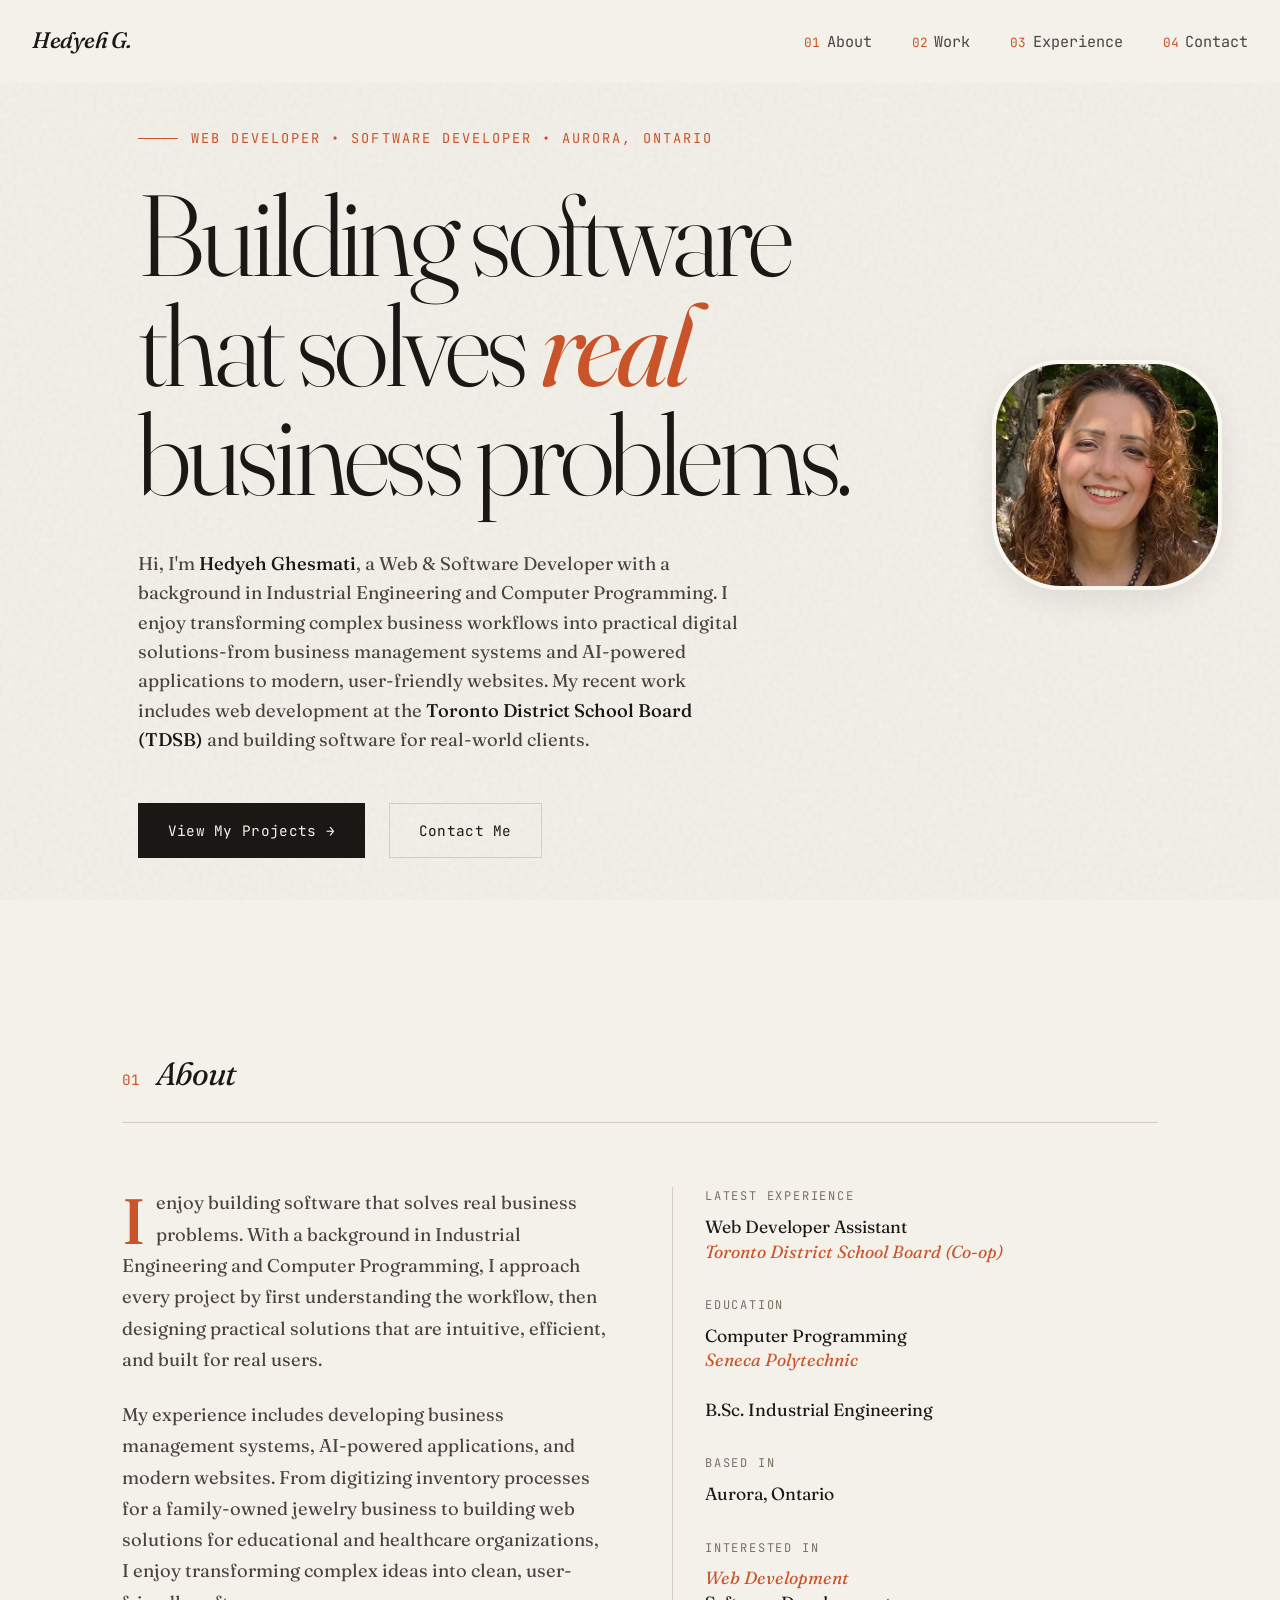
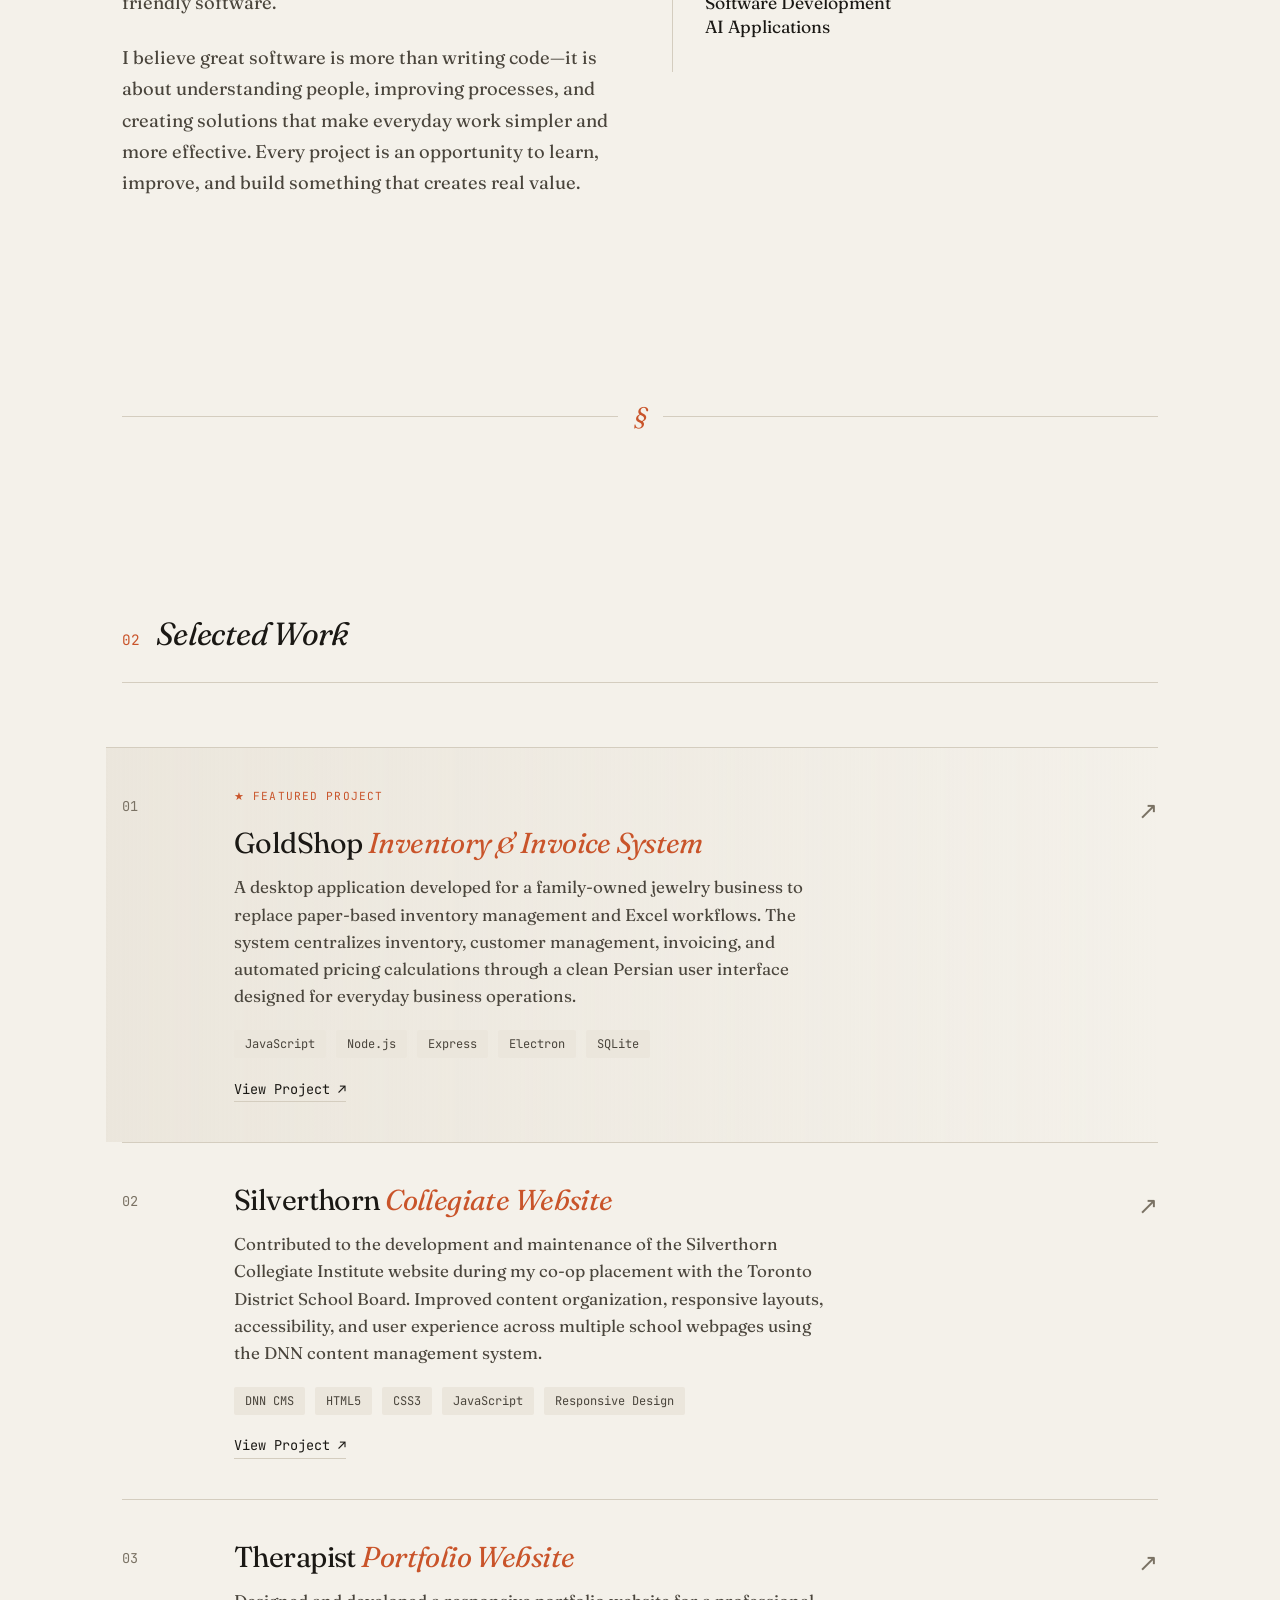
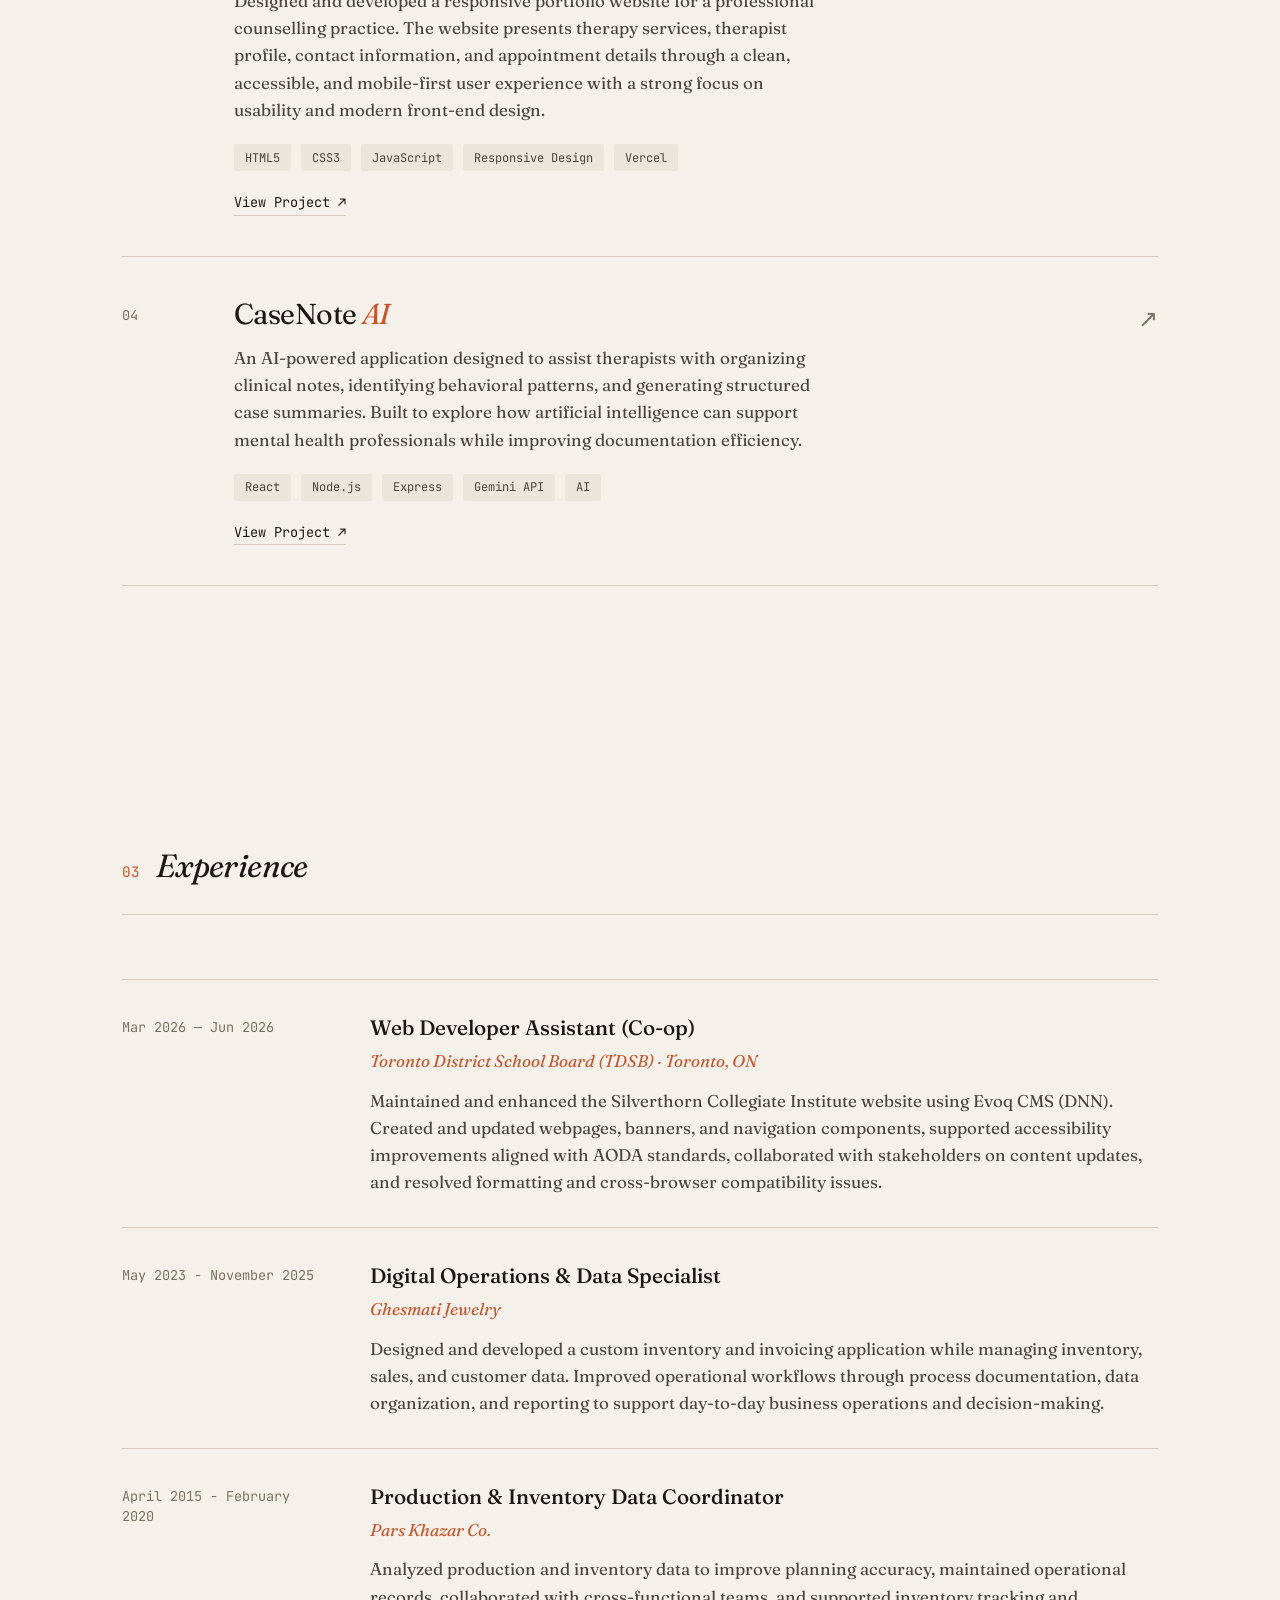
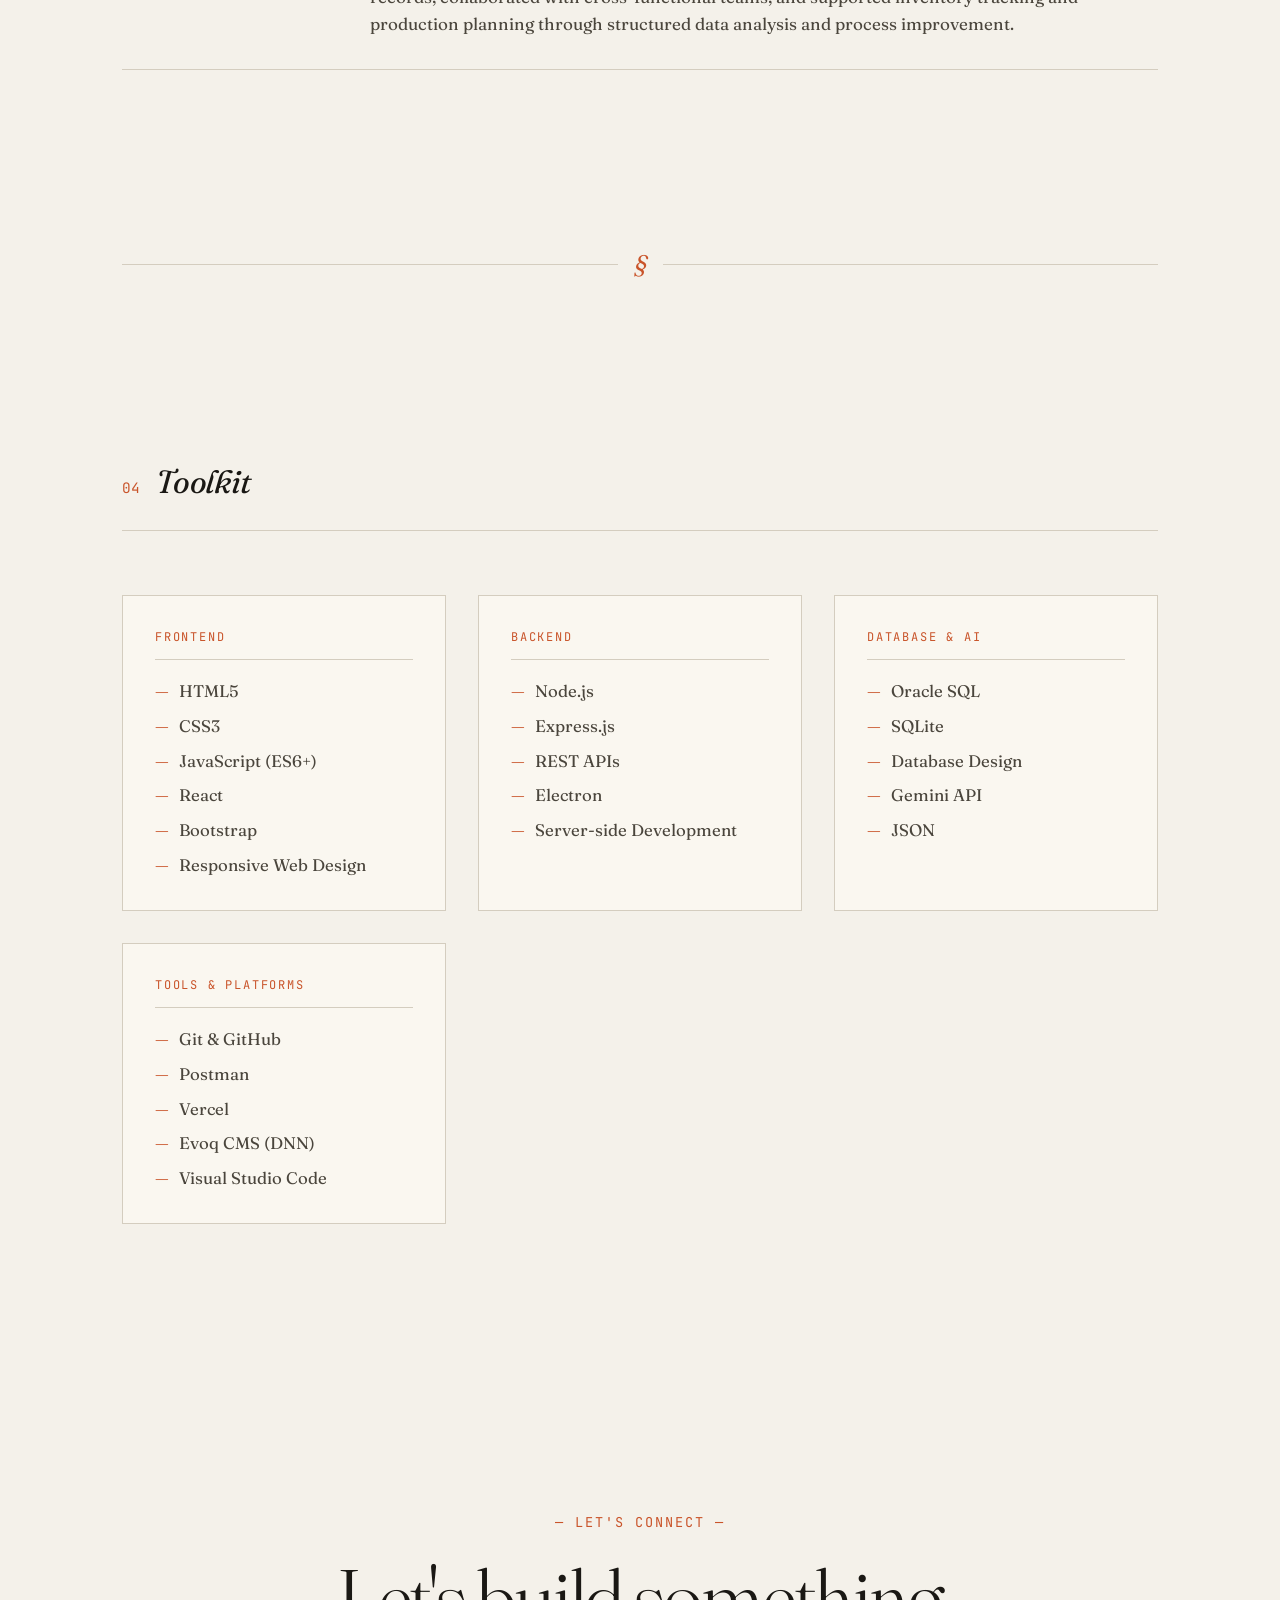
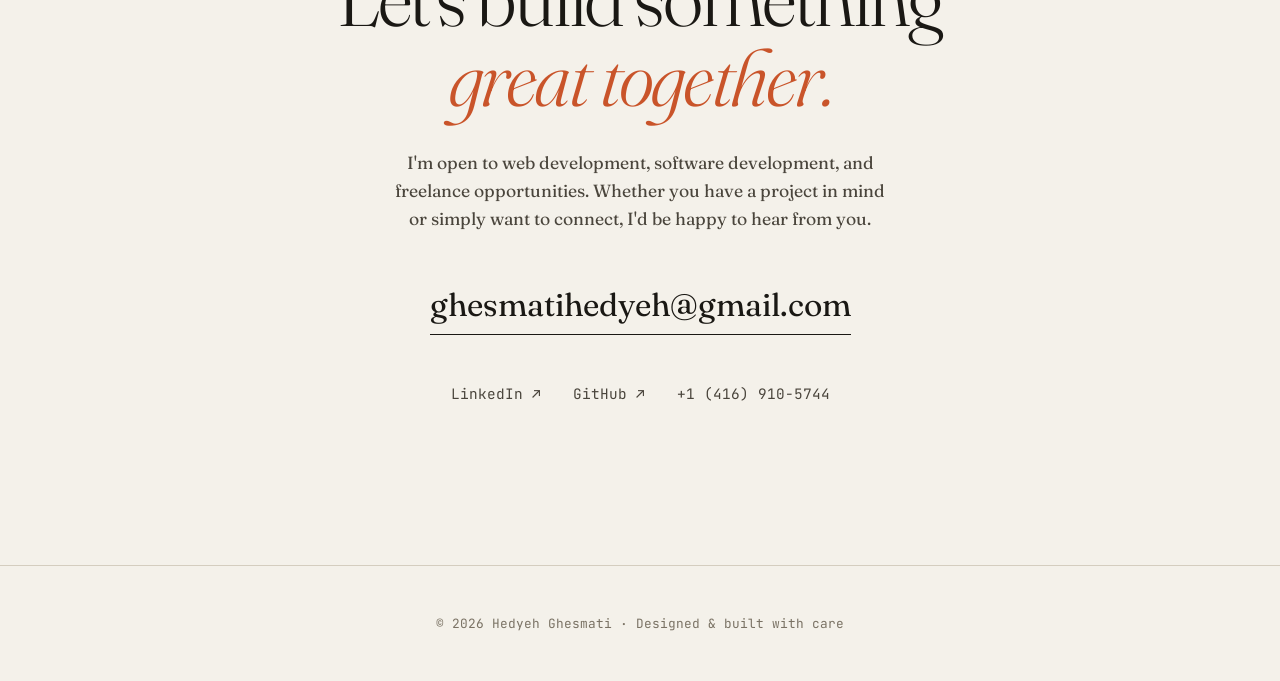
==== index.html @ ea854a53 "Update Portfolio" ====
<!doctype html>
<html lang="en">
  <head>
    <meta charset="UTF-8" />
    <meta name="viewport" content="width=device-width, initial-scale=1.0" />
    <title>Hedyeh Ghesmati — Junior Web Developer</title>
    <meta
      name="description"
      content="Junior Web Developer building thoughtful web applications with React, Node.js, and modern web technologies."
    />

    <link rel="preconnect" href="https://fonts.googleapis.com" />
    <link rel="preconnect" href="https://fonts.gstatic.com" crossorigin />
    <link
      href="https://fonts.googleapis.com/css2?family=Fraunces:ital,opsz,wght@0,9..144,300;0,9..144,400;0,9..144,500;0,9..144,600;0,9..144,700;1,9..144,400&family=JetBrains+Mono:wght@400;500&display=swap"
      rel="stylesheet"
    />

    <link rel="stylesheet" href="css/style.css" />
  </head>
  <body>
    <nav id="navbar">
      <a href="#top" class="nav-logo">Hedyeh G.</a>
      <ul class="nav-links">
        <li><a href="#about" data-num="01">About</a></li>
        <li><a href="#work" data-num="02">Work</a></li>
        <li><a href="#experience" data-num="03">Experience</a></li>
        <li><a href="#contact" data-num="04">Contact</a></li>
      </ul>
    </nav>

    <main id="top">
      <!-- HERO -->
      <section class="hero">
        <div class="container">
          <div class="hero-eyebrow fade-up">
            Web Developer • Software Developer • Aurora, Ontario
          </div>

          <div class="hero-main fade-up fade-up-delay-1">
            <div class="hero-text">
              <h1 class="hero-title">
                Building software<br />
                that solves <em>real</em><br />
                business problems.
              </h1>

              <p class="hero-description fade-up fade-up-delay-2">
                Hi, I'm <strong>Hedyeh Ghesmati</strong>, a Web & Software
                Developer with a background in Industrial Engineering and
                Computer Programming. I enjoy transforming complex business
                workflows into practical digital solutions-from business
                management systems and AI-powered applications to modern,
                user-friendly websites. My recent work includes web development
                at the <strong>Toronto District School Board (TDSB)</strong> and
                building software for real-world clients.
              </p>

              <div class="hero-cta fade-up fade-up-delay-3">
                <a href="#work" class="btn btn-primary">
                  View My Projects <span class="btn-arrow">→</span>
                </a>

                <!-- <a
                  href="resume/Hedyeh_Ghesmati_Resume_2026.pdf"
                  class="btn btn-secondary"
                  target="_blank" >
                  View Resume
                </a> -->

                <a href="#contact" class="btn btn-secondary">
                   Contact Me 

                </a>
              </div>
            </div>

            <div class="hero-photo">
              <img src="images/hedyeh.jpg" alt="Hedyeh Ghesmati" />
            </div>
          </div>
        </div>
      </section>
      <!-- ABOUT -->
      <section id="about">
        <div class="container">
          <div class="section-header reveal">
            <span class="section-number">01</span>
            <h2 class="section-title">About</h2>
          </div>

          <div class="about-grid">
            <div class="about-text reveal">
              <p>
                I enjoy building software that solves real business problems.
                With a background in Industrial Engineering and Computer
                Programming, I approach every project by first understanding the
                workflow, then designing practical solutions that are intuitive,
                efficient, and built for real users.
              </p>

              <p>
                My experience includes developing business management systems,
                AI-powered applications, and modern websites. From digitizing
                inventory processes for a family-owned jewelry business to
                building web solutions for educational and healthcare
                organizations, I enjoy transforming complex ideas into clean,
                user-friendly software.
              </p>

              <p>
                I believe great software is more than writing code—it is about
                understanding people, improving processes, and creating
                solutions that make everyday work simpler and more effective.
                Every project is an opportunity to learn, improve, and build
                something that creates real value.
              </p>
            </div>

            <aside class="about-meta reveal">
              <div class="meta-item">
                <div class="meta-label">Latest Experience</div>
                <div class="meta-value">
                  Web Developer Assistant<br />
                  <em>Toronto District School Board (Co-op)</em>
                </div>
              </div>
              <div class="meta-item">
                <div class="meta-label">Education</div>
                <div class="meta-value">
                  Computer Programming<br />
                  <em>Seneca Polytechnic</em><br /><br />

                  B.Sc. Industrial Engineering
                </div>
              </div>

              <div class="meta-item">
                <div class="meta-label">Based In</div>
                <div class="meta-value">Aurora, Ontario</div>
              </div>

              <div class="meta-item">
                <div class="meta-label">Interested In</div>
                <div class="meta-value">
                  <em>Web Development</em><br />
                  Software Development<br />
                  AI Applications
                </div>
              </div>
            </aside>
          </div>
        </div>
      </section>

      <div class="container">
        <div class="divider">
          <span class="divider-mark">§</span>
        </div>
      </div>

      <!-- WORK / PROJECTS -->
      <section id="work">
        <div class="container">
          <div class="section-header reveal">
            <span class="section-number">02</span>
            <h2 class="section-title">Selected Work</h2>
          </div>

          <div class="projects-list">
            <!-- Project 01 -->
            <article class="project project-featured reveal">
              <div class="project-num">01</div>

              <div class="project-content">
                <span class="featured-badge">★ Featured Project</span>

                <h3 class="project-title">
                  GoldShop <em>Inventory & Invoice System</em>
                </h3>

                <p class="project-description">
                  A desktop application developed for a family-owned jewelry
                  business to replace paper-based inventory management and Excel
                  workflows. The system centralizes inventory, customer
                  management, invoicing, and automated pricing calculations
                  through a clean Persian user interface designed for everyday
                  business operations.
                </p>

                <div class="project-tags">
                  <span class="tag">JavaScript</span>
                  <span class="tag">Node.js</span>
                  <span class="tag">Express</span>
                  <span class="tag">Electron</span>
                  <span class="tag">SQLite</span>
                </div>

                <div class="project-links">
                  <a href="projects/goldshop.html" class="project-link">
                    View Project ↗
                  </a>
                </div>
              </div>

              <div class="project-arrow">↗</div>
            </article>

            <!-- Project 02 -->
            <article class="project reveal">
              <div class="project-num">02</div>

              <div class="project-content">
                <h3 class="project-title">
                  Silverthorn <em>Collegiate Website</em>
                </h3>

                <p class="project-description">
                  Contributed to the development and maintenance of the
                  Silverthorn Collegiate Institute website during my co-op
                  placement with the Toronto District School Board. Improved
                  content organization, responsive layouts, accessibility, and
                  user experience across multiple school webpages using the DNN
                  content management system.
                </p>

                <div class="project-tags">
                  <span class="tag">DNN CMS</span>
                  <span class="tag">HTML5</span>
                  <span class="tag">CSS3</span>
                  <span class="tag">JavaScript</span>
                  <span class="tag">Responsive Design</span>
                </div>

                <div class="project-links">
                  <a href="projects/silverthorn.html" class="project-link">
                    View Project ↗
                  </a>
                </div>
              </div>

              <div class="project-arrow">↗</div>
            </article>

            <!-- Project 03 -->
            <article class="project reveal">
              <div class="project-num">03</div>

              <div class="project-content">
                <h3 class="project-title">
                  Therapist <em>Portfolio Website</em>
                </h3>

                <p class="project-description">
                  Designed and developed a responsive portfolio website for a
                  professional counselling practice. The website presents
                  therapy services, therapist profile, contact information, and
                  appointment details through a clean, accessible, and
                  mobile-first user experience with a strong focus on usability
                  and modern front-end design.
                </p>

                <div class="project-tags">
                  <span class="tag">HTML5</span>
                  <span class="tag">CSS3</span>
                  <span class="tag">JavaScript</span>
                  <span class="tag">Responsive Design</span>
                  <span class="tag">Vercel</span>
                </div>

                <div class="project-links">
                  <a href="projects/clinic.html" class="project-link">
                    View Project ↗
                  </a>
                </div>
              </div>

              <div class="project-arrow">↗</div>
            </article>

            <!-- Project 04 -->
            <article class="project reveal">
              <div class="project-num">04</div>

              <div class="project-content">
                <h3 class="project-title">CaseNote <em>AI</em></h3>

                <p class="project-description">
                  An AI-powered application designed to assist therapists with
                  organizing clinical notes, identifying behavioral patterns,
                  and generating structured case summaries. Built to explore how
                  artificial intelligence can support mental health
                  professionals while improving documentation efficiency.
                </p>

                <div class="project-tags">
                  <span class="tag">React</span>
                  <span class="tag">Node.js</span>
                  <span class="tag">Express</span>
                  <span class="tag">Gemini API</span>
                  <span class="tag">AI</span>
                </div>

                <div class="project-links">
                  <a href="projects/casenote.html" class="project-link">
                    View Project ↗
                  </a>
                </div>
              </div>

              <div class="project-arrow">↗</div>
            </article>
          </div>
        </div>
      </section>

      <!-- EXPERIENCE -->
      <section id="experience">
        <div class="container">
          <div class="section-header reveal">
            <span class="section-number">03</span>
            <h2 class="section-title">Experience</h2>
          </div>

          <div class="experience-list">
            <!-- Experience 01 -->
            <div class="exp-item reveal">
              <div class="exp-period">Mar 2026 — Jun 2026</div>

              <div>
                <div class="exp-role">Web Developer Assistant (Co-op)</div>
                <div class="exp-company">
                  Toronto District School Board (TDSB) · Toronto, ON
                </div>

                <p class="exp-description">
                  Maintained and enhanced the Silverthorn Collegiate Institute
                  website using Evoq CMS (DNN). Created and updated webpages,
                  banners, and navigation components, supported accessibility
                  improvements aligned with AODA standards, collaborated with
                  stakeholders on content updates, and resolved formatting and
                  cross-browser compatibility issues.
                </p>
              </div>
            </div>

            <!-- Experience 02 -->
            <div class="exp-item reveal">
              <div class="exp-period">May 2023 - November 2025</div>

              <div>
                <div class="exp-role">Digital Operations & Data Specialist</div>
                <div class="exp-company">Ghesmati Jewelry</div>

                <p class="exp-description">
                  Designed and developed a custom inventory and invoicing
                  application while managing inventory, sales, and customer
                  data. Improved operational workflows through process
                  documentation, data organization, and reporting to support
                  day-to-day business operations and decision-making.
                </p>
              </div>
            </div>

            <!-- Experience 03 -->
            <div class="exp-item reveal">
              <div class="exp-period">April 2015 - February 2020</div>

              <div>
                <div class="exp-role">
                  Production & Inventory Data Coordinator
                </div>
                <div class="exp-company">Pars Khazar Co.</div>

                <p class="exp-description">
                  Analyzed production and inventory data to improve planning
                  accuracy, maintained operational records, collaborated with
                  cross-functional teams, and supported inventory tracking and
                  production planning through structured data analysis and
                  process improvement.
                </p>
              </div>
            </div>
          </div>
        </div>
      </section>

      <div class="container">
        <div class="divider">
          <span class="divider-mark">§</span>
        </div>
      </div>

      <!-- SKILLS -->
      <section id="skills">
        <div class="container">
          <div class="section-header reveal">
            <span class="section-number">04</span>
            <h2 class="section-title">Toolkit</h2>
          </div>

          <div class="skills-grid">
            <div class="skill-category reveal">
              <div class="skill-category-title">Frontend</div>

              <ul class="skill-list">
                <li>HTML5</li>
                <li>CSS3</li>
                <li>JavaScript (ES6+)</li>
                <li>React</li>
                <li>Bootstrap</li>
                <li>Responsive Web Design</li>
              </ul>
            </div>

            <div class="skill-category reveal">
              <div class="skill-category-title">Backend</div>

              <ul class="skill-list">
                <li>Node.js</li>
                <li>Express.js</li>
                <li>REST APIs</li>
                <li>Electron</li>
                <li>Server-side Development</li>
              </ul>
            </div>

            <div class="skill-category reveal">
              <div class="skill-category-title">Database & AI</div>

              <ul class="skill-list">
                <li>Oracle SQL</li>
                <li>SQLite</li>
                <li>Database Design</li>
                <li>Gemini API</li>
                <li>JSON</li>
              </ul>
            </div>

            <div class="skill-category reveal">
              <div class="skill-category-title">Tools & Platforms</div>

              <ul class="skill-list">
                <li>Git & GitHub</li>
                <li>Postman</li>
                <li>Vercel</li>
                <li>Evoq CMS (DNN)</li>
                <li>Visual Studio Code</li>
              </ul>
            </div>
          </div>
        </div>
      </section>

      <!-- CONTACT -->
      <section id="contact" class="contact-section">
        <div class="container">
          <div class="reveal">
            <div class="contact-eyebrow">— Let's Connect —</div>

            <h2 class="contact-title">
              Let's build something<br />
              <em>great together.</em>
            </h2>

            <p class="contact-text">
              I'm open to web development, software development, and freelance
              opportunities. Whether you have a project in mind or simply want
              to connect, I'd be happy to hear from you.
            </p>

            <a href="mailto:ghesmatihedyeh@gmail.com" class="contact-email">
              ghesmatihedyeh@gmail.com
            </a>

            <div class="contact-socials">
              <a
                href="https://www.linkedin.com/in/hedyehghesmati/"
                target="_blank"
              >
                LinkedIn ↗
              </a>

              <a href="https://github.com/HedyehGHK" target="_blank">
                GitHub ↗
              </a>

              <a href="tel:+14169105744"> +1 (416) 910-5744 </a>
            </div>
          </div>
        </div>
      </section>

      <footer>
        <div class="container">
          © 2026 Hedyeh Ghesmati · Designed & built with care
        </div>
      </footer>
    </main>

    <script>
      const nav = document.getElementById("navbar");
      window.addEventListener("scroll", () => {
        if (window.scrollY > 50) nav.classList.add("scrolled");
        else nav.classList.remove("scrolled");
      });

      const observer = new IntersectionObserver(
        (entries) => {
          entries.forEach((entry) => {
            if (entry.isIntersecting) entry.target.classList.add("visible");
          });
        },
        { threshold: 0.1, rootMargin: "0px 0px -50px 0px" },
      );

      document
        .querySelectorAll(".reveal")
        .forEach((el) => observer.observe(el));

      document.querySelectorAll('a[href^="#"]').forEach((link) => {
        link.addEventListener("click", (e) => {
          const target = document.querySelector(link.getAttribute("href"));
          if (target) {
            e.preventDefault();
            target.scrollIntoView({ behavior: "smooth", block: "start" });
          }
        });
      });
    </script>
  </body>
</html>
---- css/style.css ----
:root {
  --bg: #f4f1ea;
  --bg-alt: #ebe6dc;
  --ink: #1a1814;
  --ink-soft: #4a453c;
  --ink-muted: #7a7264;
  --accent: #c9542a;
  --accent-soft: #e8b89a;
  --line: #d4cdbf;
  --card: #faf7f0;
  --shadow: 0 1px 2px rgba(26, 24, 20, 0.04);
}

* { margin: 0; padding: 0; box-sizing: border-box; }

html { scroll-behavior: smooth; }

body {
  font-family: 'Fraunces', Georgia, serif;
  font-weight: 400;
  background: var(--bg);
  color: var(--ink);
  line-height: 1.5;
  font-size: 17px;
  -webkit-font-smoothing: antialiased;
  overflow-x: hidden;
}

::selection { background: var(--accent); color: var(--bg); }

body::before {
  content: '';
  position: fixed;
  inset: 0;
  pointer-events: none;
  z-index: 1;
  opacity: 0.4;
  background-image: url("data:image/svg+xml,%3Csvg viewBox='0 0 200 200' xmlns='http://www.w3.org/2000/svg'%3E%3Cfilter id='n'%3E%3CfeTurbulence type='fractalNoise' baseFrequency='0.9' numOctaves='3' stitchTiles='stitch'/%3E%3CfeColorMatrix values='0 0 0 0 0 0 0 0 0 0 0 0 0 0 0 0 0 0 0.08 0'/%3E%3C/filter%3E%3Crect width='100%25' height='100%25' filter='url(%23n)'/%3E%3C/svg%3E");
}

.container {
  max-width: 1100px;
  margin: 0 auto;
  padding: 0 2rem;
  position: relative;
  z-index: 2;
}

/* ===== NAVIGATION ===== */
nav {
  position: fixed;
  top: 0; left: 0; right: 0;
  padding: 1.5rem 2rem;
  display: flex;
  justify-content: space-between;
  align-items: center;
  z-index: 100;
  backdrop-filter: blur(8px);
  background: rgba(244, 241, 234, 0.85);
  border-bottom: 1px solid transparent;
  transition: border-color 0.3s;
}

nav.scrolled { border-bottom-color: var(--line); }

.nav-logo {
  font-family: 'Fraunces', serif;
  font-weight: 500;
  font-style: italic;
  font-size: 1.4rem;
  letter-spacing: -0.02em;
  text-decoration: none;
  color: var(--ink);
}

.nav-links {
  display: flex;
  gap: 2.5rem;
  list-style: none;
}

.nav-links a {
  color: var(--ink-soft);
  text-decoration: none;
  font-size: 0.95rem;
  font-family: 'JetBrains Mono', monospace;
  font-weight: 400;
  transition: color 0.2s;
}

.nav-links a:hover { color: var(--accent); }

.nav-links a::before {
  content: attr(data-num);
  color: var(--accent);
  margin-right: 0.4rem;
  font-size: 0.8rem;
}

@media (max-width: 768px) {
  .nav-links { display: none; }
}

/* ===== HERO ===== */
.hero {
  min-height: 100vh;
  display: flex;
  align-items: center;
  padding: 8rem 0 4rem;
}

.hero-eyebrow {
  font-family: 'JetBrains Mono', monospace;
  font-size: 0.85rem;
  color: var(--accent);
  letter-spacing: 0.15em;
  text-transform: uppercase;
  margin-bottom: 2rem;
  display: flex;
  align-items: center;
  gap: 0.8rem;
}

.hero-eyebrow::before {
  content: '';
  width: 40px;
  height: 1px;
  background: var(--accent);
}

.hero-main {
  display: flex;
  align-items: center;
  gap: 4rem;
}

.hero-text {
  flex: 1;
}

h1.hero-title {
  font-family: 'Fraunces', serif;
  font-weight: 300;
  font-size: clamp(3rem, 9vw, 7.5rem);
  line-height: 0.95;
  letter-spacing: -0.04em;
  margin-bottom: 2.5rem;
}

h1.hero-title em {
  font-style: italic;
  font-weight: 400;
  color: var(--accent);
}

.hero-description {
  max-width: 600px;
  font-size: 1.15rem;
  color: var(--ink-soft);
  line-height: 1.6;
  margin-bottom: 3rem;
}

.hero-description strong {
  color: var(--ink);
  font-weight: 500;
}
.hero-photo {
  flex-shrink: 0;
  align-self: flex-start;
  margin-top: 180px;
  margin-left: 0;
  transform: translateX(80px);
}

.hero-photo img {
  width: 230px;
  height: 230px;
  object-fit: cover;
  border-radius: 30%;
  border: 4px solid var(--card);
  box-shadow: 0 10px 30px rgba(0,0,0,.08);
}
.hero-cta {
  display: flex;
  gap: 1.5rem;
  align-items: center;
  flex-wrap: wrap;
}

.btn {
  font-family: 'JetBrains Mono', monospace;
  font-size: 0.9rem;
  padding: 1rem 1.8rem;
  text-decoration: none;
  transition: all 0.3s cubic-bezier(0.4, 0, 0.2, 1);
  display: inline-flex;
  align-items: center;
  gap: 0.6rem;
  letter-spacing: 0.02em;
}

.btn-primary {
  background: var(--ink);
  color: var(--bg);
  border: 1px solid var(--ink);
}

.btn-primary:hover {
  background: var(--accent);
  border-color: var(--accent);
  transform: translateY(-2px);
}

.btn-secondary {
  background: transparent;
  color: var(--ink);
  border: 1px solid var(--line);
}

.btn-secondary:hover {
  border-color: var(--ink);
  background: var(--card);
}

.btn-arrow { transition: transform 0.3s; }
.btn:hover .btn-arrow { transform: translateX(4px); }

@media (max-width: 768px) {
  .hero-main {
    flex-direction: column-reverse;
    gap: 2rem;
  }
  .hero-photo img {
    width: 150px;
    height: 150px;
  }
}
/* ===== SECTIONS ===== */
section { padding: 8rem 0; position: relative; }

.section-header {
  display: flex;
  align-items: baseline;
  gap: 1rem;
  margin-bottom: 4rem;
  padding-bottom: 1.5rem;
  border-bottom: 1px solid var(--line);
}

.section-number {
  font-family: 'JetBrains Mono', monospace;
  color: var(--accent);
  font-size: 0.9rem;
}

.section-title {
  font-family: 'Fraunces', serif;
  font-weight: 400;
  font-style: italic;
  font-size: 2rem;
  letter-spacing: -0.02em;
}

/* ===== ABOUT ===== */
.about-grid {
  display: grid;
  grid-template-columns: 1fr 1fr;
  gap: 4rem;
  align-items: start;
}

.about-text p {
  font-size: 1.15rem;
  line-height: 1.7;
  color: var(--ink-soft);
  margin-bottom: 1.5rem;
}

.about-text p:first-child::first-letter {
  font-family: 'Fraunces', serif;
  font-size: 4rem;
  font-weight: 500;
  float: left;
  line-height: 0.9;
  margin: 0.3rem 0.6rem 0 0;
  color: var(--accent);
}

.about-meta {
  padding-left: 2rem;
  border-left: 1px solid var(--line);
}

.meta-item { margin-bottom: 2rem; }

.meta-label {
  font-family: 'JetBrains Mono', monospace;
  font-size: 0.75rem;
  color: var(--ink-muted);
  letter-spacing: 0.15em;
  text-transform: uppercase;
  margin-bottom: 0.6rem;
}

.meta-value {
  font-family: 'Fraunces', serif;
  font-size: 1.1rem;
  line-height: 1.4;
}

.meta-value em { color: var(--accent); font-style: italic; }

@media (max-width: 768px) {
  .about-grid { grid-template-columns: 1fr; gap: 2rem; }
  .about-meta { padding-left: 0; border-left: none; padding-top: 2rem; border-top: 1px solid var(--line); }
}

/* ===== PROJECTS ===== */
.projects-list { display: flex; flex-direction: column; gap: 0; }

.project {
  display: grid;
  grid-template-columns: 80px 1fr auto;
  gap: 2rem;
  padding: 2.5rem 0;
  border-top: 1px solid var(--line);
  transition: padding 0.3s;
  cursor: default;
}

.project:last-child { border-bottom: 1px solid var(--line); }
.project:hover { padding-left: 1rem; }
.project:hover .project-title { color: var(--accent); }
.project:hover .project-arrow { transform: translate(4px, -4px); color: var(--accent); }

.project-num {
  font-family: 'JetBrains Mono', monospace;
  font-size: 0.85rem;
  color: var(--ink-muted);
  padding-top: 0.5rem;
}

.project-content { display: flex; flex-direction: column; gap: 0.8rem; }

.project-title {
  font-family: 'Fraunces', serif;
  font-size: 1.8rem;
  font-weight: 400;
  letter-spacing: -0.02em;
  line-height: 1.2;
  transition: color 0.3s;
}

.project-title em { font-style: italic; color: var(--accent); }

.project-description { color: var(--ink-soft); max-width: 600px; line-height: 1.6; }

.project-tags { display: flex; flex-wrap: wrap; gap: 0.6rem; margin-top: 0.5rem; }

.tag {
  font-family: 'JetBrains Mono', monospace;
  font-size: 0.75rem;
  padding: 0.3rem 0.7rem;
  background: var(--bg-alt);
  color: var(--ink-soft);
  border-radius: 2px;
}

.project-links { display: flex; gap: 1rem; margin-top: 0.5rem; }

.project-link {
  font-family: 'JetBrains Mono', monospace;
  font-size: 0.85rem;
  color: var(--ink);
  text-decoration: none;
  border-bottom: 1px solid var(--line);
  padding-bottom: 2px;
  transition: all 0.2s;
}

.project-link:hover { color: var(--accent); border-bottom-color: var(--accent); }

.project-arrow {
  align-self: start;
  font-size: 1.5rem;
  color: var(--ink-muted);
  transition: all 0.3s cubic-bezier(0.4, 0, 0.2, 1);
  padding-top: 0.3rem;
}

.project-featured {
  background: linear-gradient(to right, var(--bg-alt), transparent);
  padding-left: 1rem;
  margin-left: -1rem;
}

.featured-badge {
  display: inline-block;
  font-family: 'JetBrains Mono', monospace;
  font-size: 0.7rem;
  letter-spacing: 0.1em;
  text-transform: uppercase;
  color: var(--accent);
  margin-bottom: 0.5rem;
}

@media (max-width: 768px) {
  .project { grid-template-columns: 1fr; gap: 0.8rem; }
  .project-arrow { display: none; }
  .project-num { padding-top: 0; }
}

/* ===== SKILLS ===== */
.skills-grid {
  display: grid;
  grid-template-columns: repeat(auto-fit, minmax(250px, 1fr));
  gap: 2rem;
}

.skill-category {
  padding: 2rem;
  background: var(--card);
  border: 1px solid var(--line);
  transition: all 0.3s;
}

.skill-category:hover { transform: translateY(-4px); border-color: var(--accent); }

.skill-category-title {
  font-family: 'JetBrains Mono', monospace;
  font-size: 0.75rem;
  letter-spacing: 0.15em;
  text-transform: uppercase;
  color: var(--accent);
  margin-bottom: 1.2rem;
  padding-bottom: 0.8rem;
  border-bottom: 1px solid var(--line);
}

.skill-list { list-style: none; display: flex; flex-direction: column; gap: 0.6rem; }

.skill-list li {
  font-family: 'Fraunces', serif;
  font-size: 1.05rem;
  color: var(--ink-soft);
  display: flex;
  align-items: center;
  gap: 0.6rem;
}

.skill-list li::before { content: '—'; color: var(--accent); }

/* ===== EXPERIENCE ===== */
.experience-list { display: flex; flex-direction: column; gap: 0; }

.exp-item {
  display: grid;
  grid-template-columns: 200px 1fr;
  gap: 3rem;
  padding: 2rem 0;
  border-top: 1px solid var(--line);
}

.exp-item:last-child { border-bottom: 1px solid var(--line); }

.exp-period {
  font-family: 'JetBrains Mono', monospace;
  font-size: 0.85rem;
  color: var(--ink-muted);
  padding-top: 0.3rem;
}

.exp-role { font-family: 'Fraunces', serif; font-size: 1.3rem; font-weight: 500; margin-bottom: 0.3rem; }

.exp-company { font-family: 'Fraunces', serif; font-style: italic; color: var(--accent); margin-bottom: 0.8rem; }

.exp-description { color: var(--ink-soft); line-height: 1.6; }

@media (max-width: 768px) {
  .exp-item { grid-template-columns: 1fr; gap: 0.8rem; }
}

/* ===== CONTACT ===== */
.contact-section { text-align: center; padding: 10rem 0; }

.contact-eyebrow {
  font-family: 'JetBrains Mono', monospace;
  font-size: 0.85rem;
  letter-spacing: 0.15em;
  text-transform: uppercase;
  color: var(--accent);
  margin-bottom: 1.5rem;
}

.contact-title {
  font-family: 'Fraunces', serif;
  font-weight: 300;
  font-size: clamp(2.5rem, 7vw, 5rem);
  line-height: 1;
  letter-spacing: -0.03em;
  margin-bottom: 2rem;
}

.contact-title em { font-style: italic; color: var(--accent); }

.contact-text {
  max-width: 500px;
  margin: 0 auto 3rem;
  color: var(--ink-soft);
  font-size: 1.1rem;
  line-height: 1.6;
}

.contact-email {
  display: inline-block;
  font-family: 'Fraunces', serif;
  font-size: clamp(1.3rem, 3vw, 2rem);
  color: var(--ink);
  text-decoration: none;
  border-bottom: 1px solid var(--ink);
  padding-bottom: 0.3rem;
  transition: all 0.3s;
}

.contact-email:hover { color: var(--accent); border-bottom-color: var(--accent); letter-spacing: 0.01em; }

.contact-socials { display: flex; justify-content: center; gap: 2rem; margin-top: 3rem; }

.contact-socials a {
  color: var(--ink-soft);
  text-decoration: none;
  font-family: 'JetBrains Mono', monospace;
  font-size: 0.9rem;
  transition: color 0.2s;
}

.contact-socials a:hover { color: var(--accent); }

/* ===== FOOTER ===== */
footer {
  padding: 3rem 0;
  border-top: 1px solid var(--line);
  text-align: center;
  font-family: 'JetBrains Mono', monospace;
  font-size: 0.8rem;
  color: var(--ink-muted);
}

/* ===== ANIMATIONS ===== */
@keyframes fadeUp {
  from { opacity: 0; transform: translateY(30px); }
  to { opacity: 1; transform: translateY(0); }
}

.fade-up { animation: fadeUp 0.8s cubic-bezier(0.4, 0, 0.2, 1) both; }
.fade-up-delay-1 { animation-delay: 0.1s; }
.fade-up-delay-2 { animation-delay: 0.2s; }
.fade-up-delay-3 { animation-delay: 0.3s; }
.fade-up-delay-4 { animation-delay: 0.4s; }

.reveal {
  opacity: 0;
  transform: translateY(30px);
  transition: opacity 0.8s cubic-bezier(0.4, 0, 0.2, 1),
              transform 0.8s cubic-bezier(0.4, 0, 0.2, 1);
}

.reveal.visible { opacity: 1; transform: translateY(0); }

/* ===== DIVIDER ===== */
.divider {
  display: flex;
  align-items: center;
  justify-content: center;
  gap: 1rem;
  padding: 3rem 0;
  color: var(--ink-muted);
}

.divider::before, .divider::after {
  content: '';
  flex: 1;
  height: 1px;
  background: var(--line);
}

.divider-mark { font-family: 'Fraunces', serif; font-style: italic; font-size: 1.5rem; color: var(--accent); }
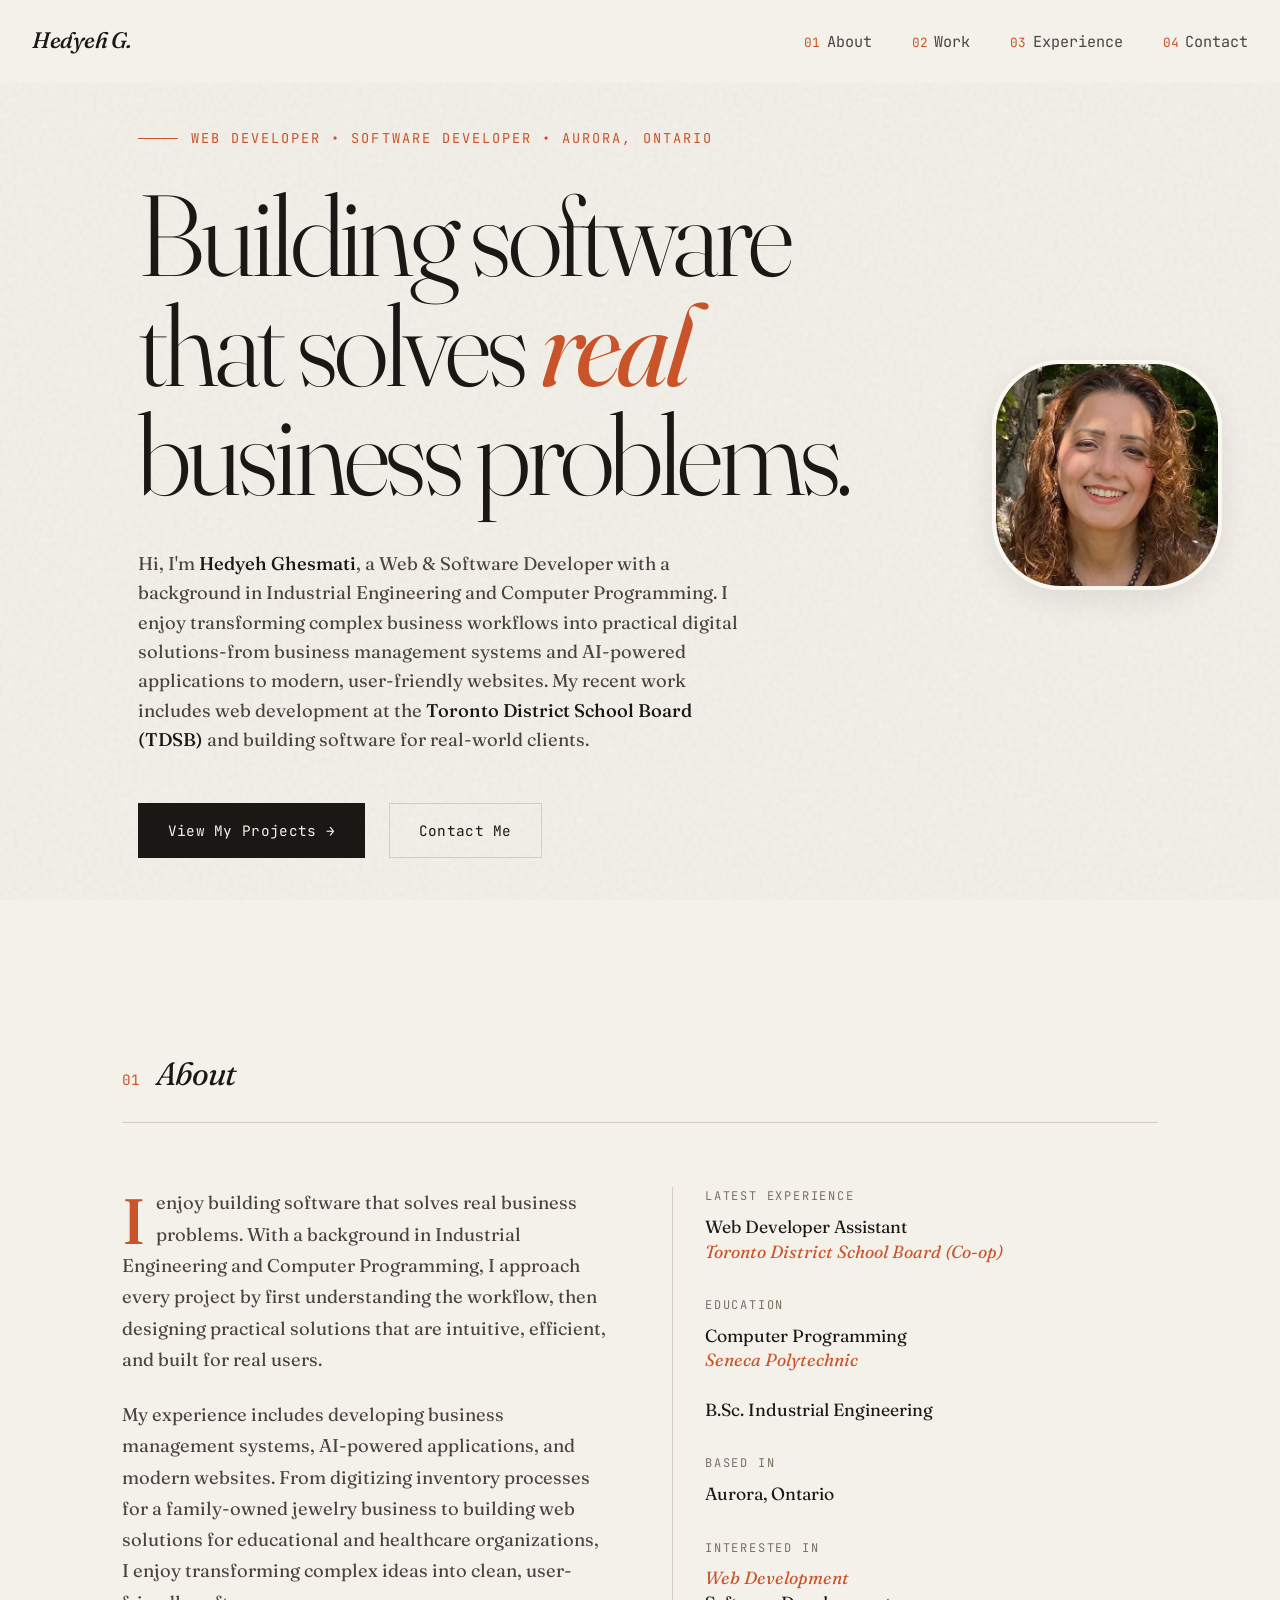
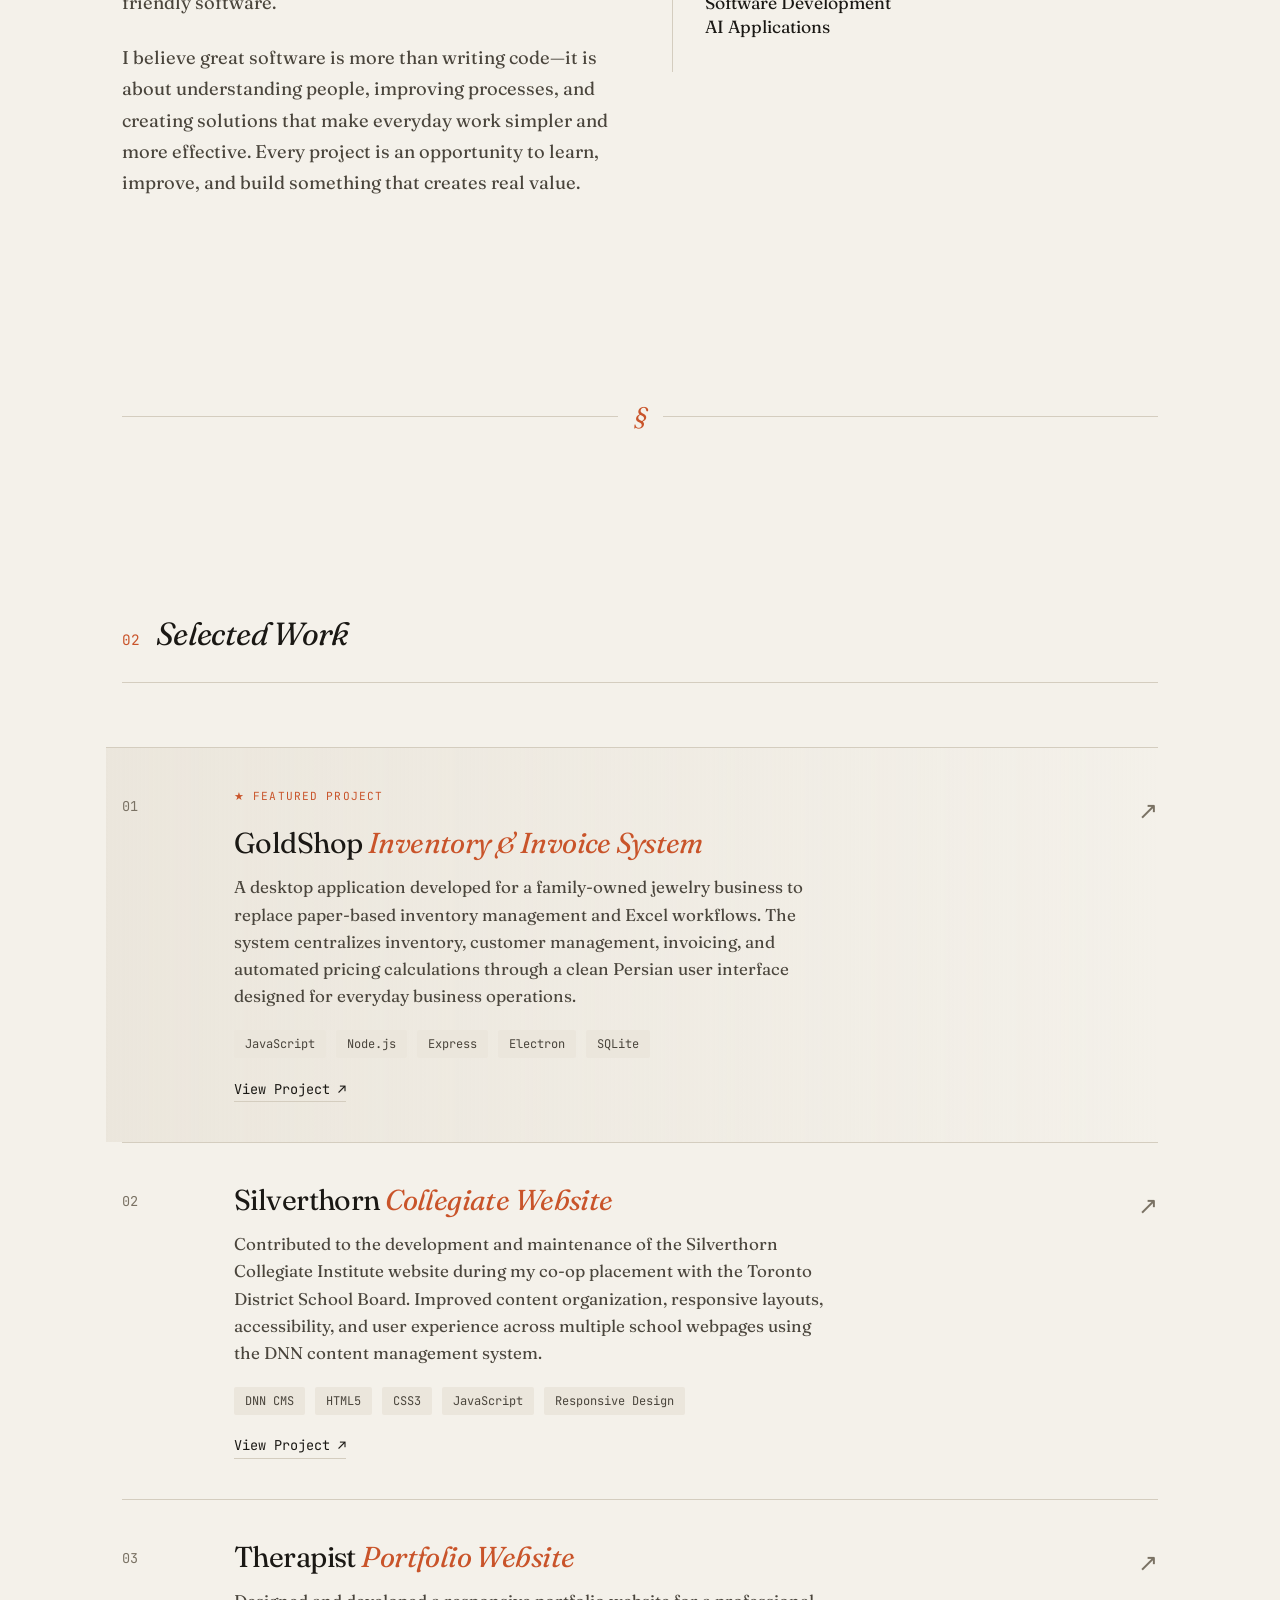
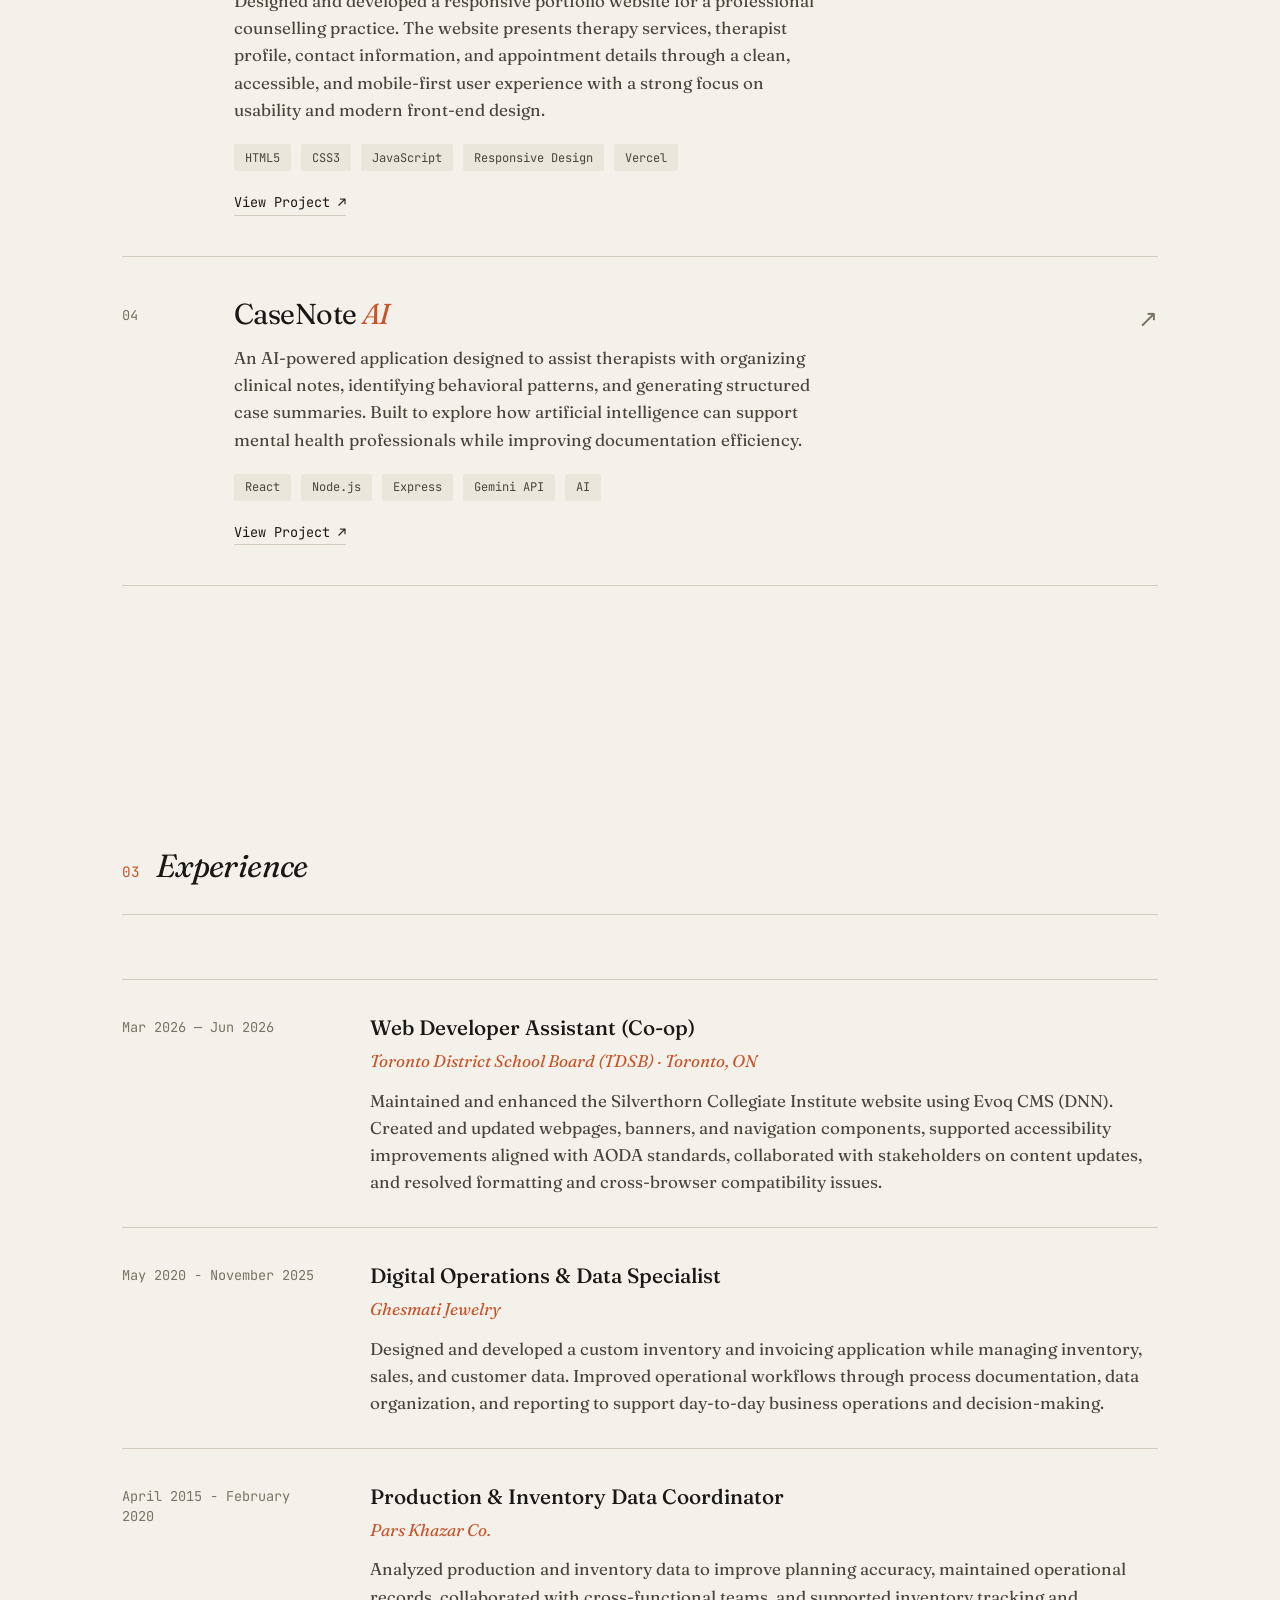
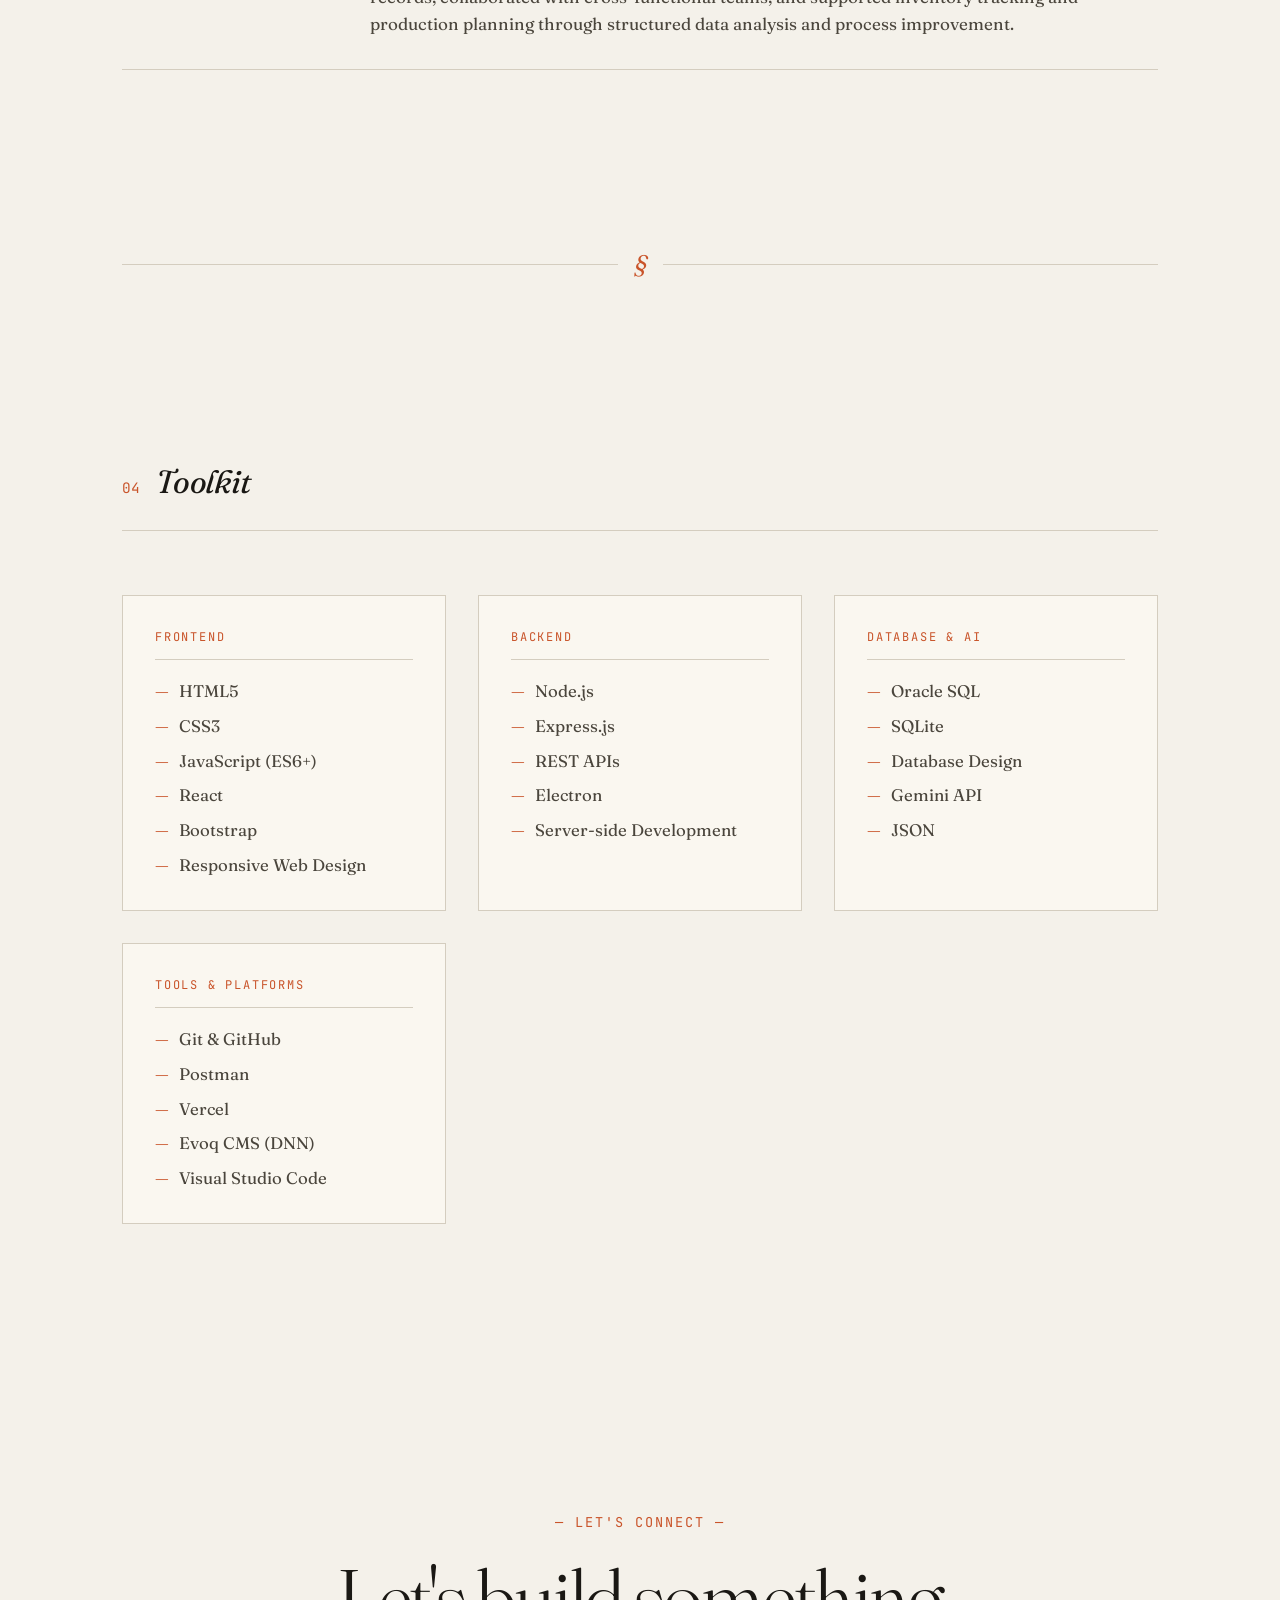
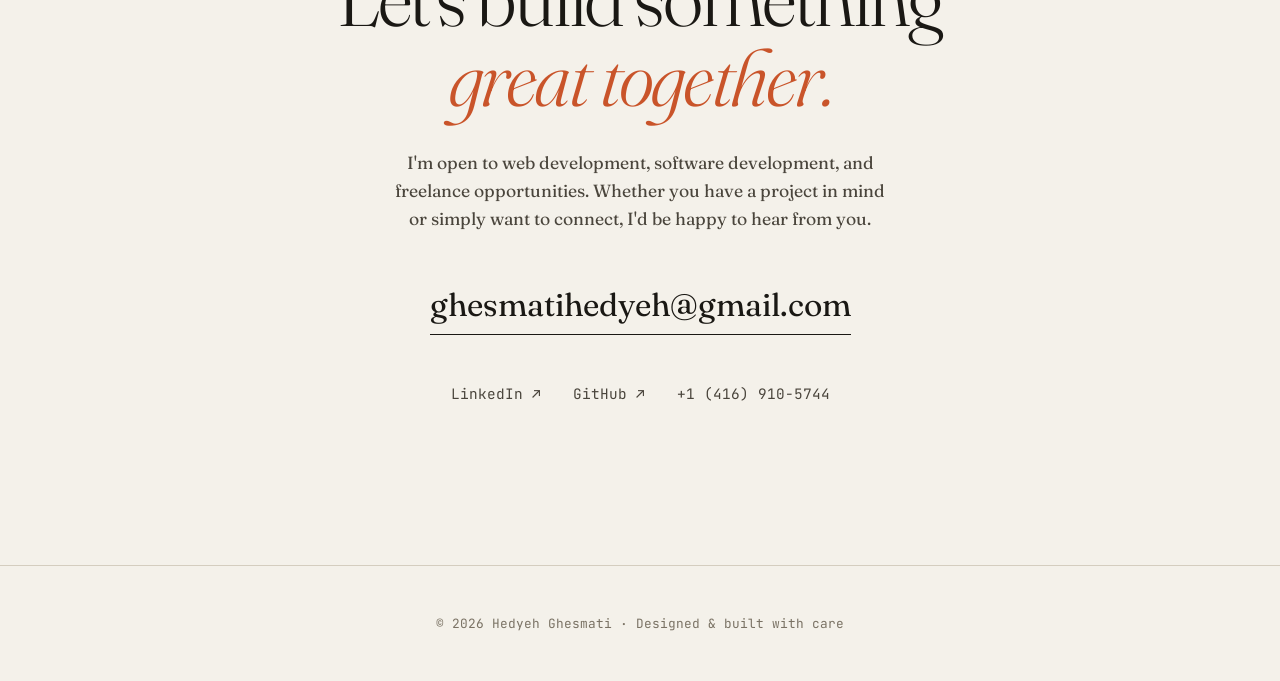
==== commit 5336c766: "Update Portfolio" ====
--- a/index.html
+++ b/index.html
@@ -346,7 +346,7 @@
 
             <!-- Experience 02 -->
             <div class="exp-item reveal">
-              <div class="exp-period">May 2023 - November 2025</div>
+              <div class="exp-period">May 2020 - November 2025</div>
 
               <div>
                 <div class="exp-role">Digital Operations & Data Specialist</div>
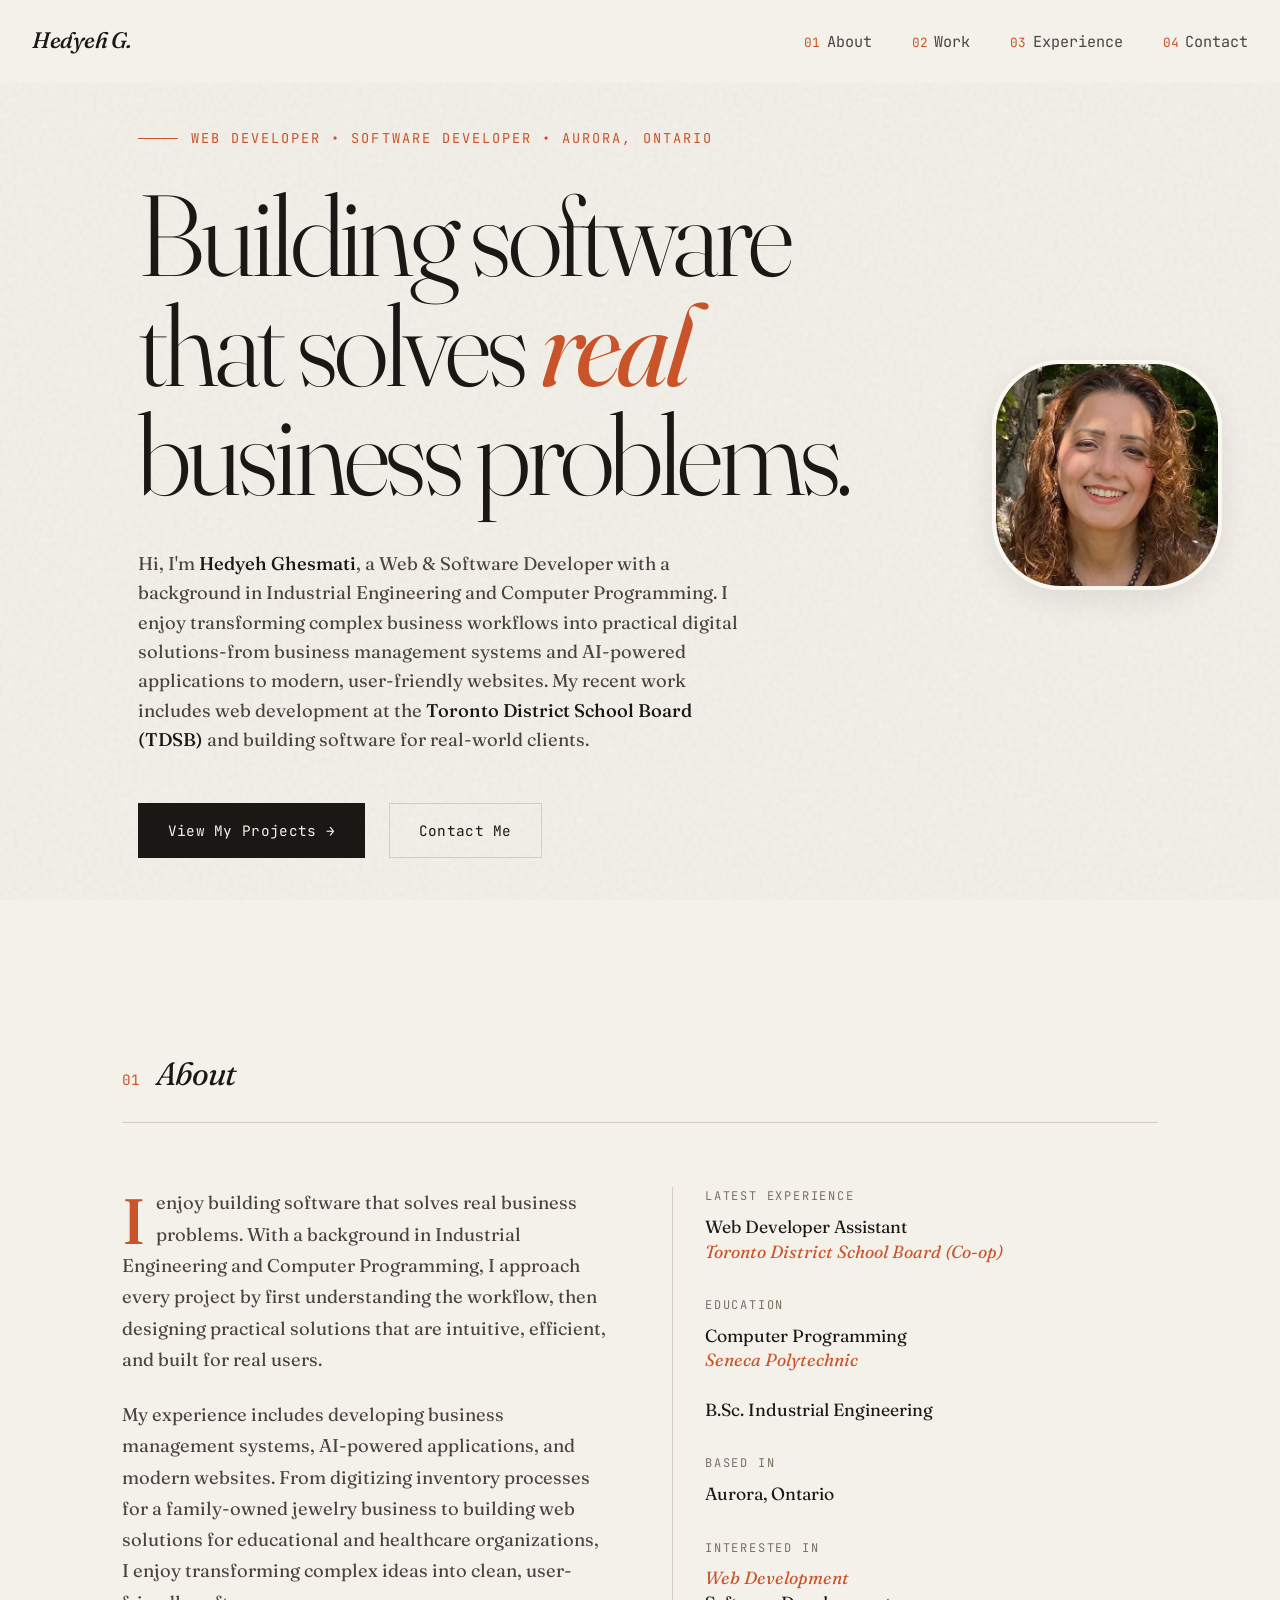
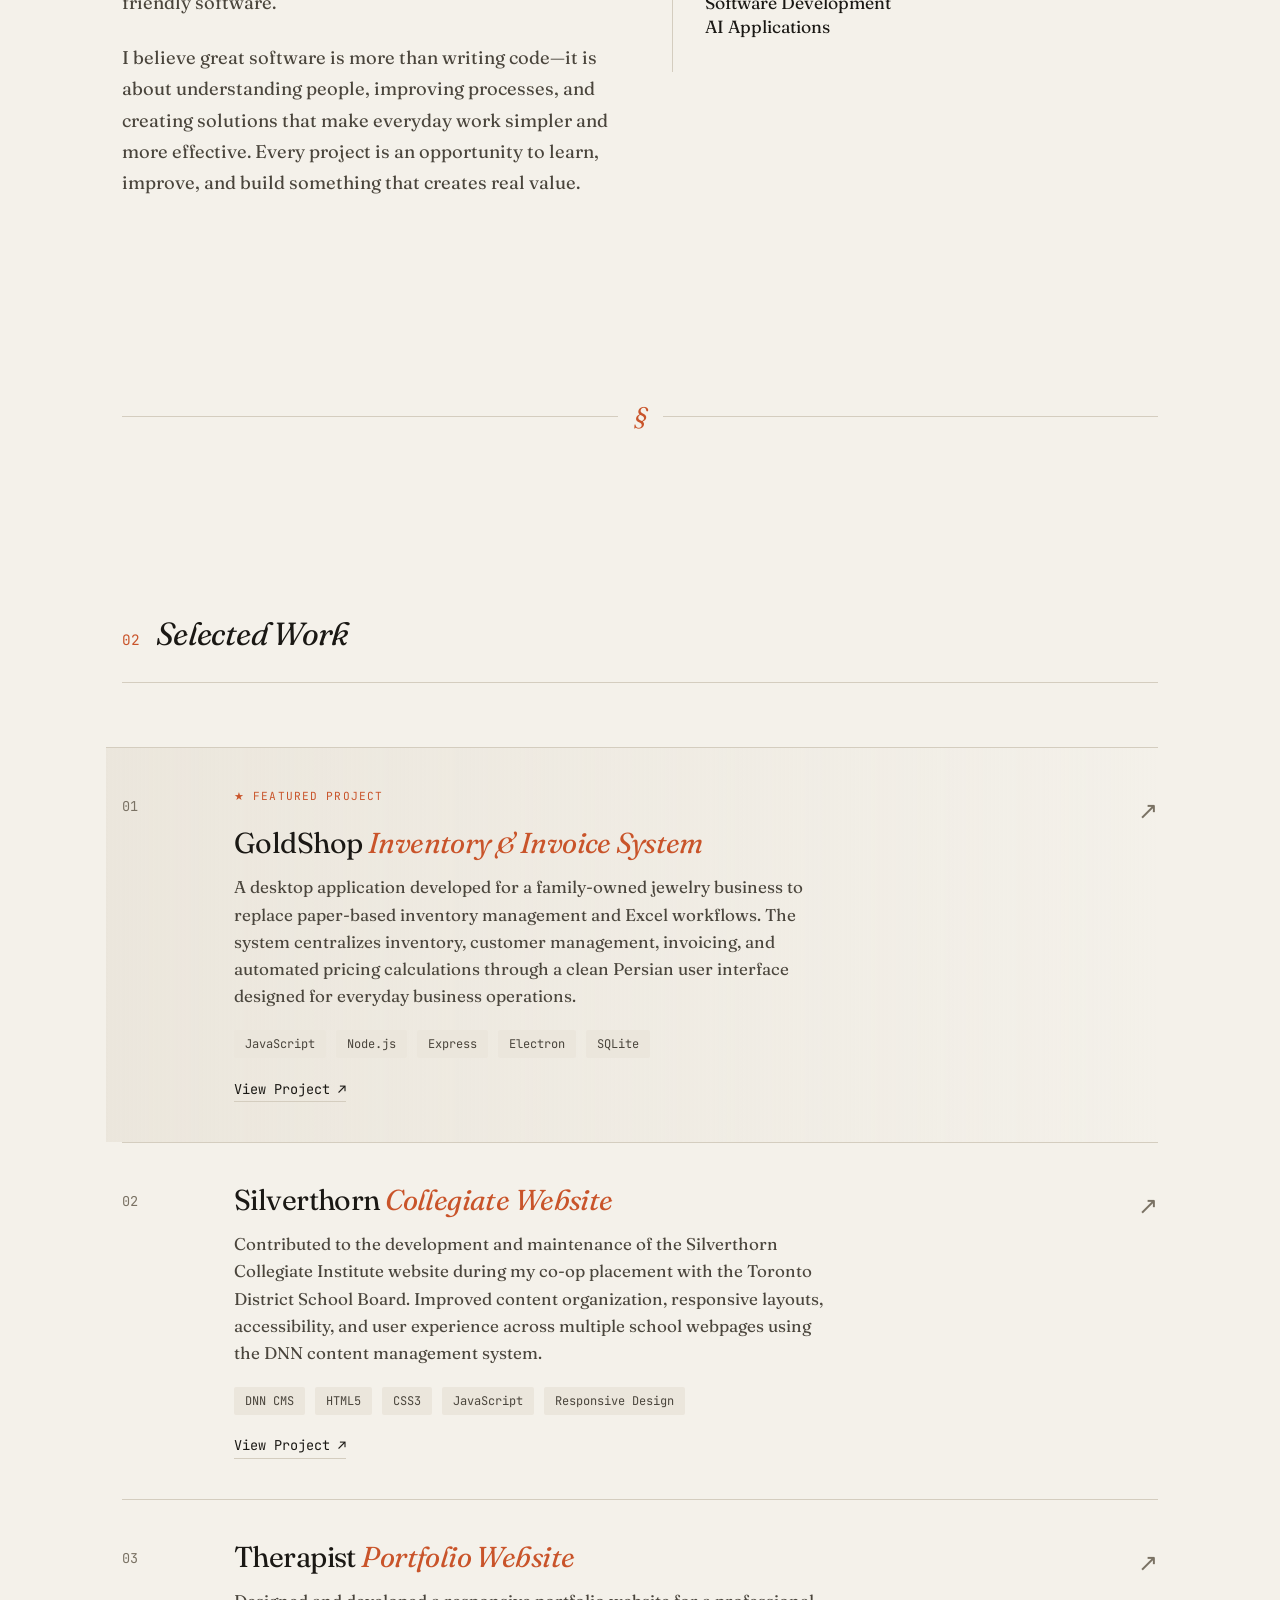
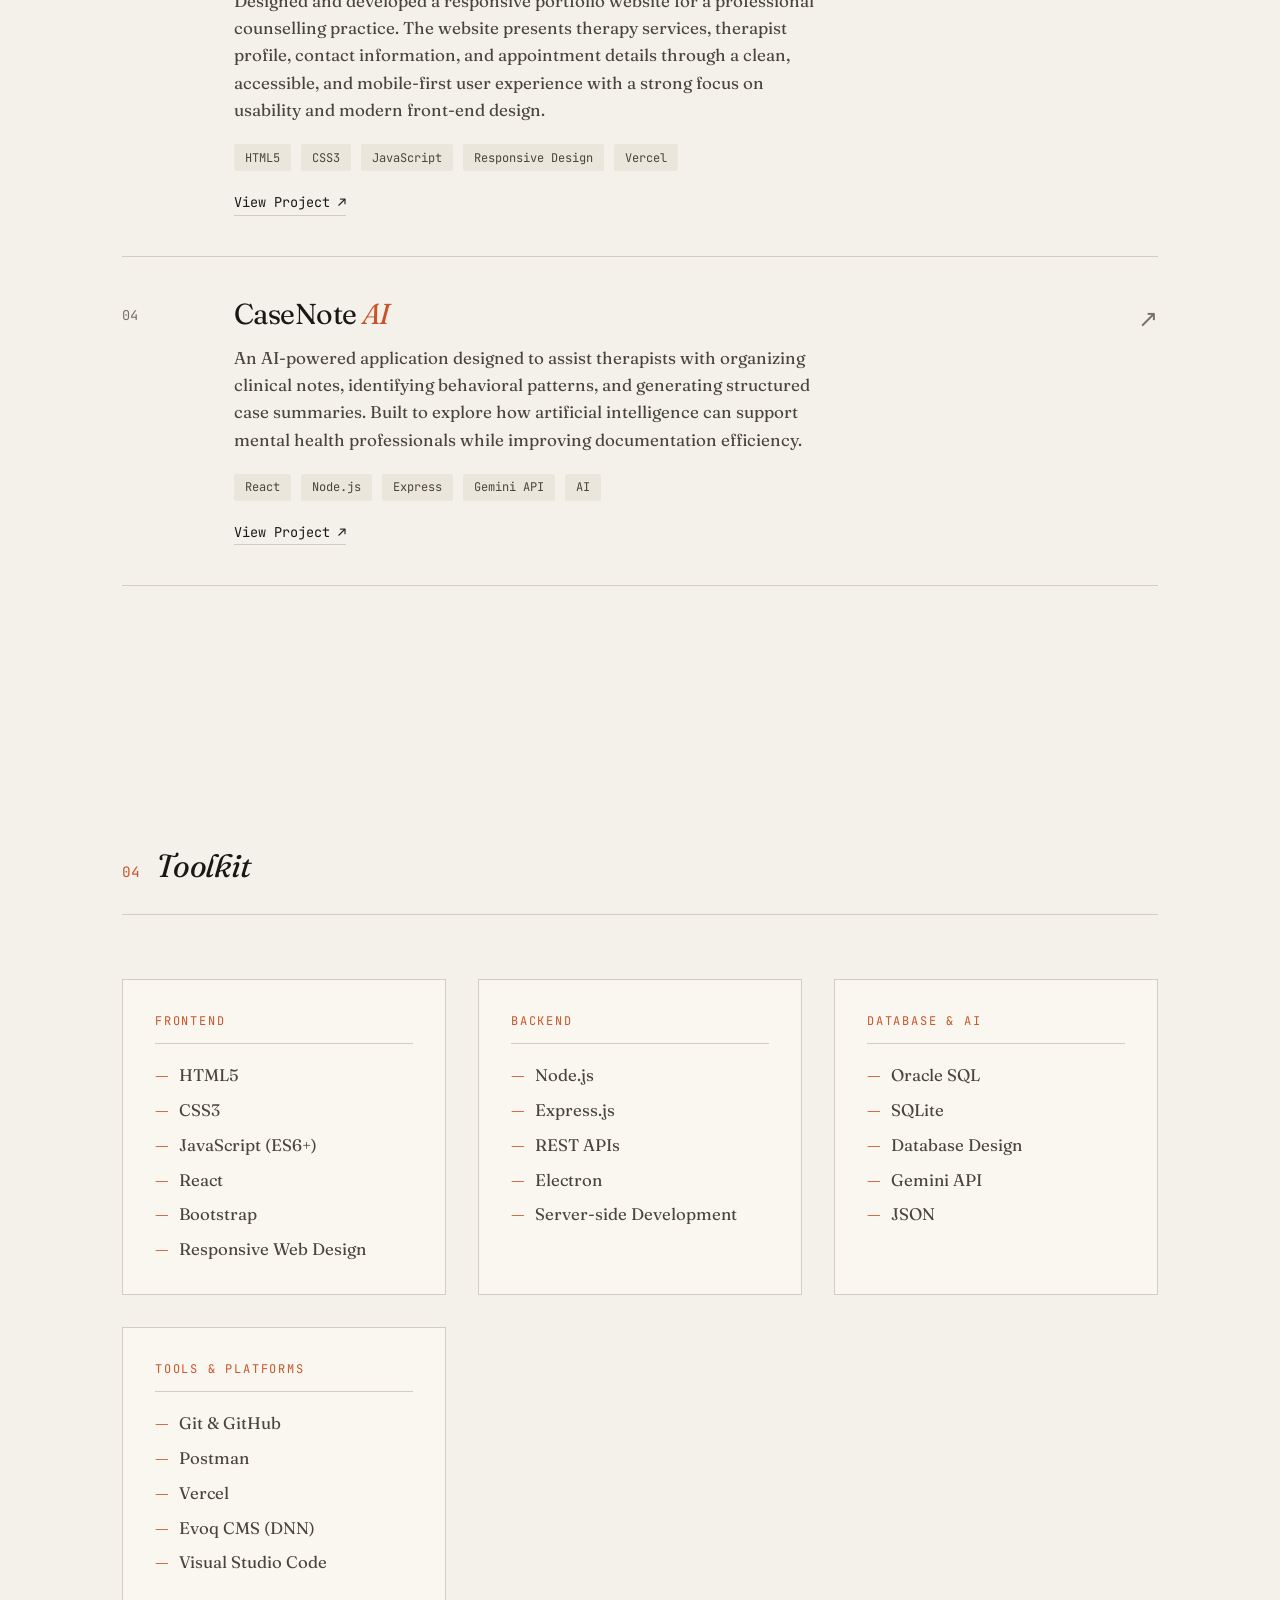
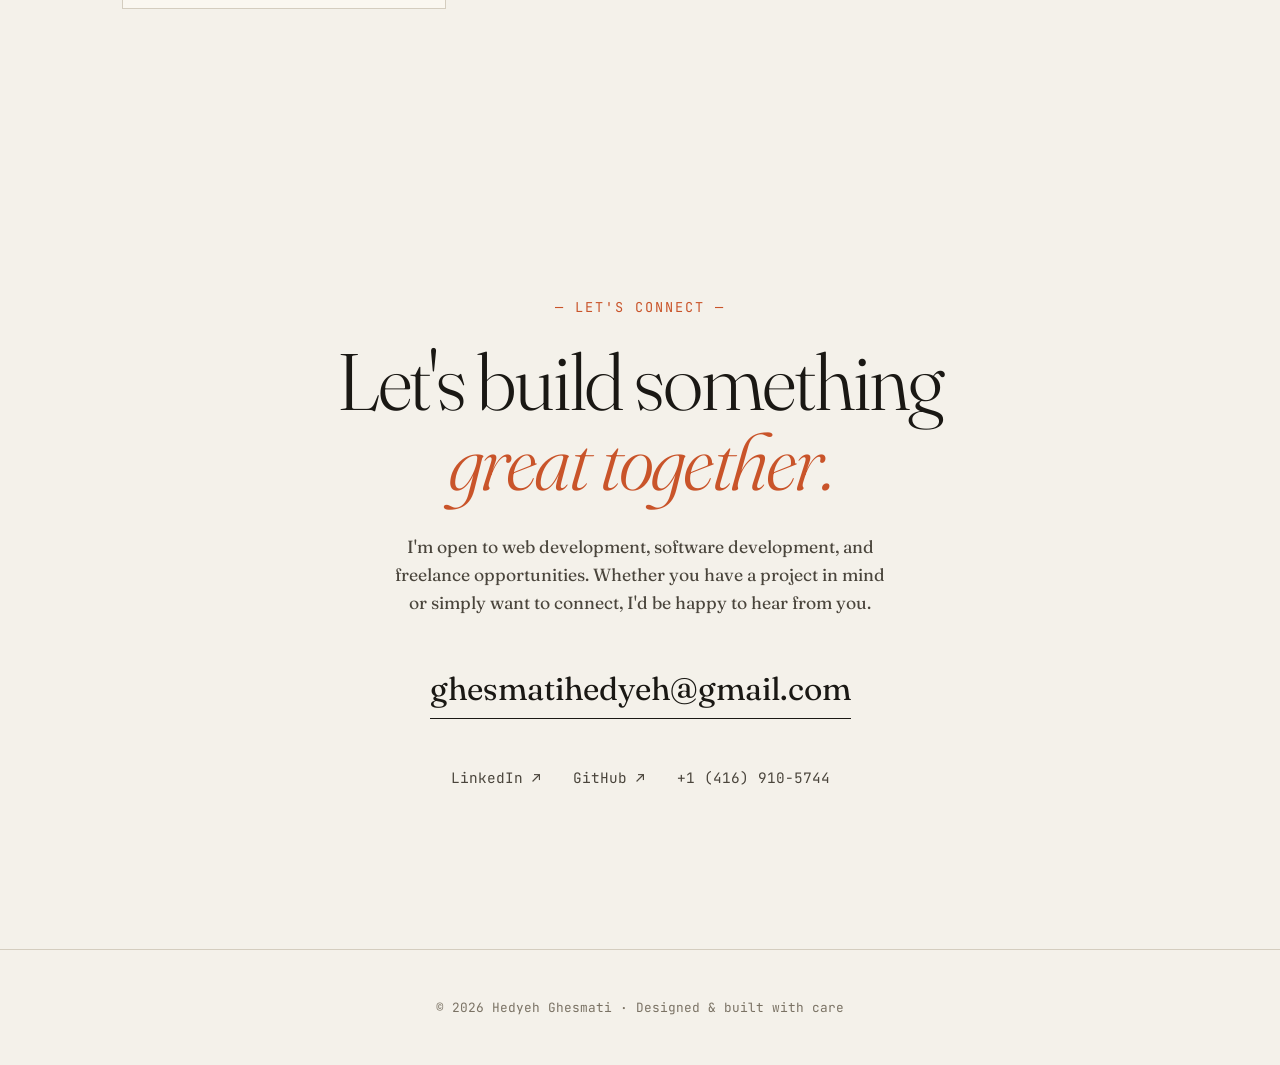
==== commit 673899ac: "Update Portfolio" ====
--- a/index.html
+++ b/index.html
@@ -313,8 +313,10 @@
           </div>
         </div>
       </section>
-
+   
       <!-- EXPERIENCE -->
+         <!-- 
+
       <section id="experience">
         <div class="container">
           <div class="section-header reveal">
@@ -323,7 +325,7 @@
           </div>
 
           <div class="experience-list">
-            <!-- Experience 01 -->
+             Experience 01 
             <div class="exp-item reveal">
               <div class="exp-period">Mar 2026 — Jun 2026</div>
 
@@ -344,7 +346,7 @@
               </div>
             </div>
 
-            <!-- Experience 02 -->
+             Experience 02 
             <div class="exp-item reveal">
               <div class="exp-period">May 2020 - November 2025</div>
 
@@ -362,7 +364,7 @@
               </div>
             </div>
 
-            <!-- Experience 03 -->
+            Experience 03
             <div class="exp-item reveal">
               <div class="exp-period">April 2015 - February 2020</div>
 
@@ -390,6 +392,7 @@
           <span class="divider-mark">§</span>
         </div>
       </div>
+       -->
 
       <!-- SKILLS -->
       <section id="skills">
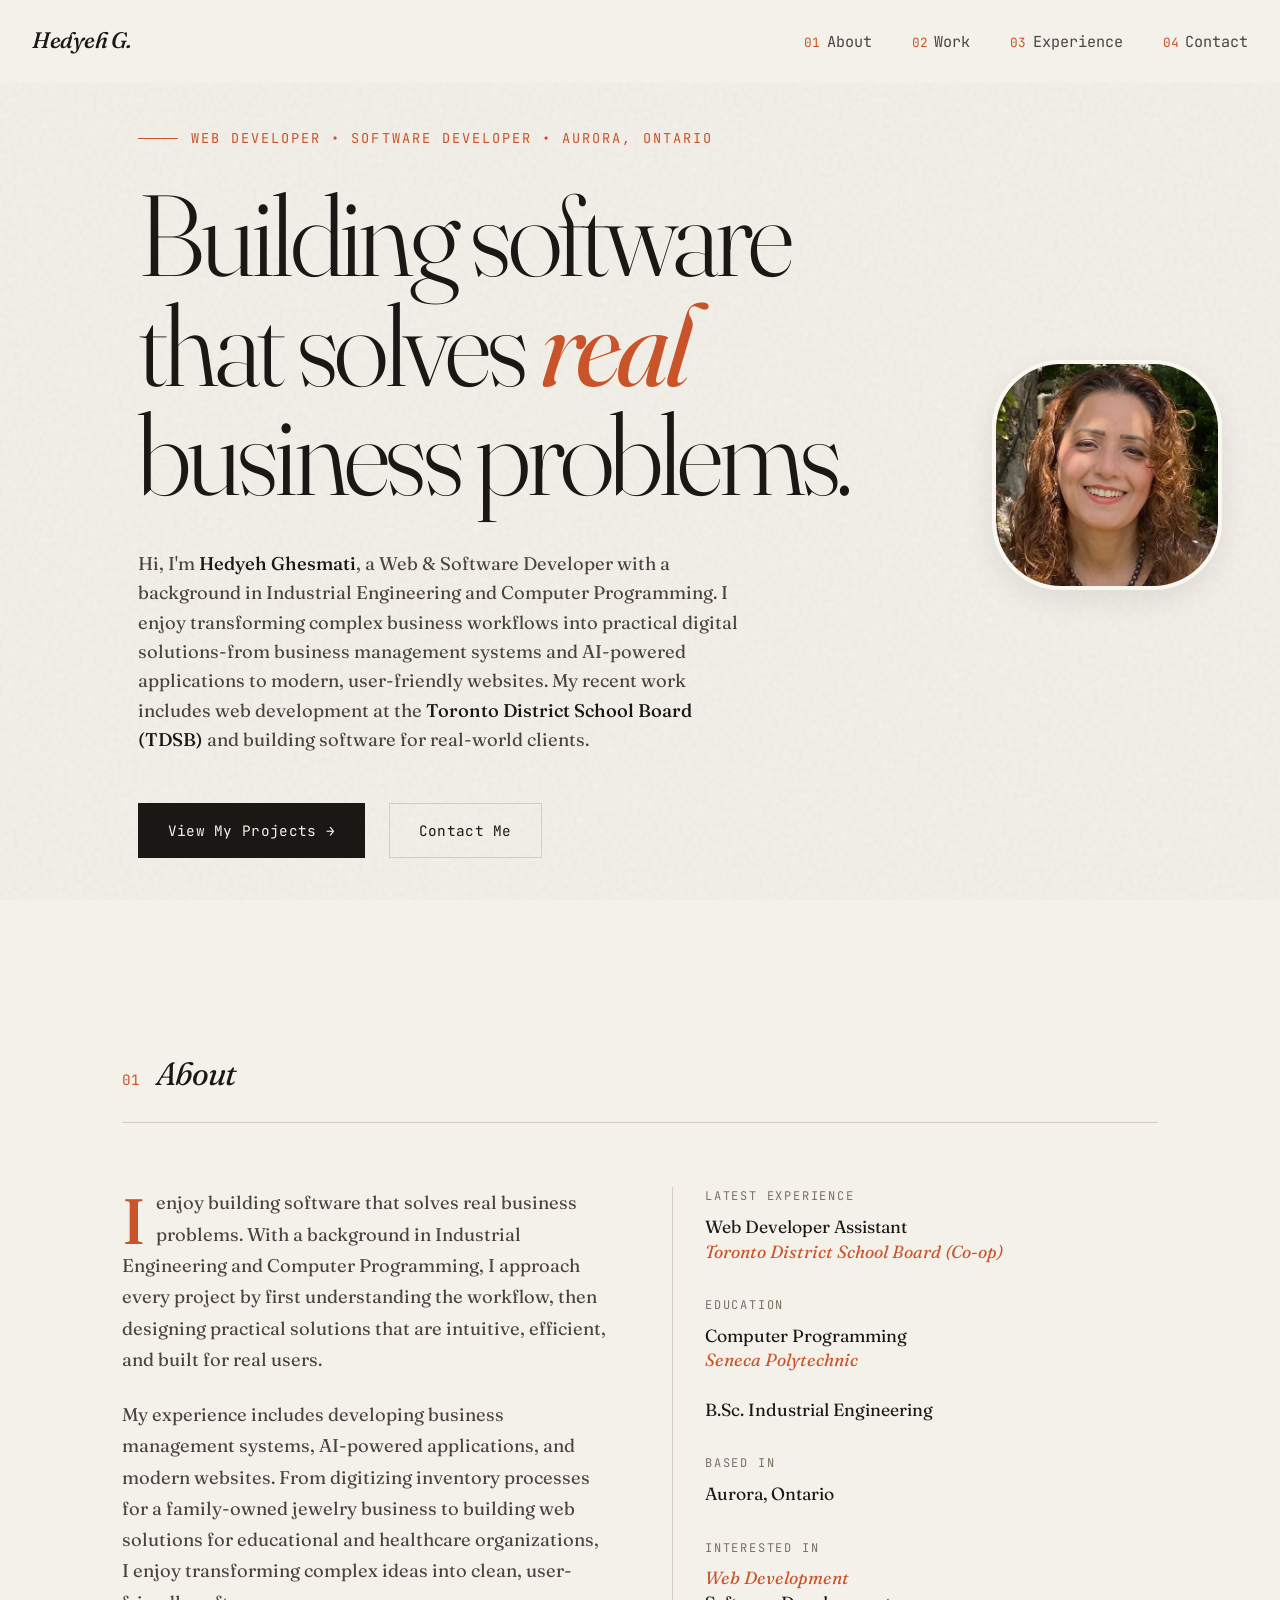
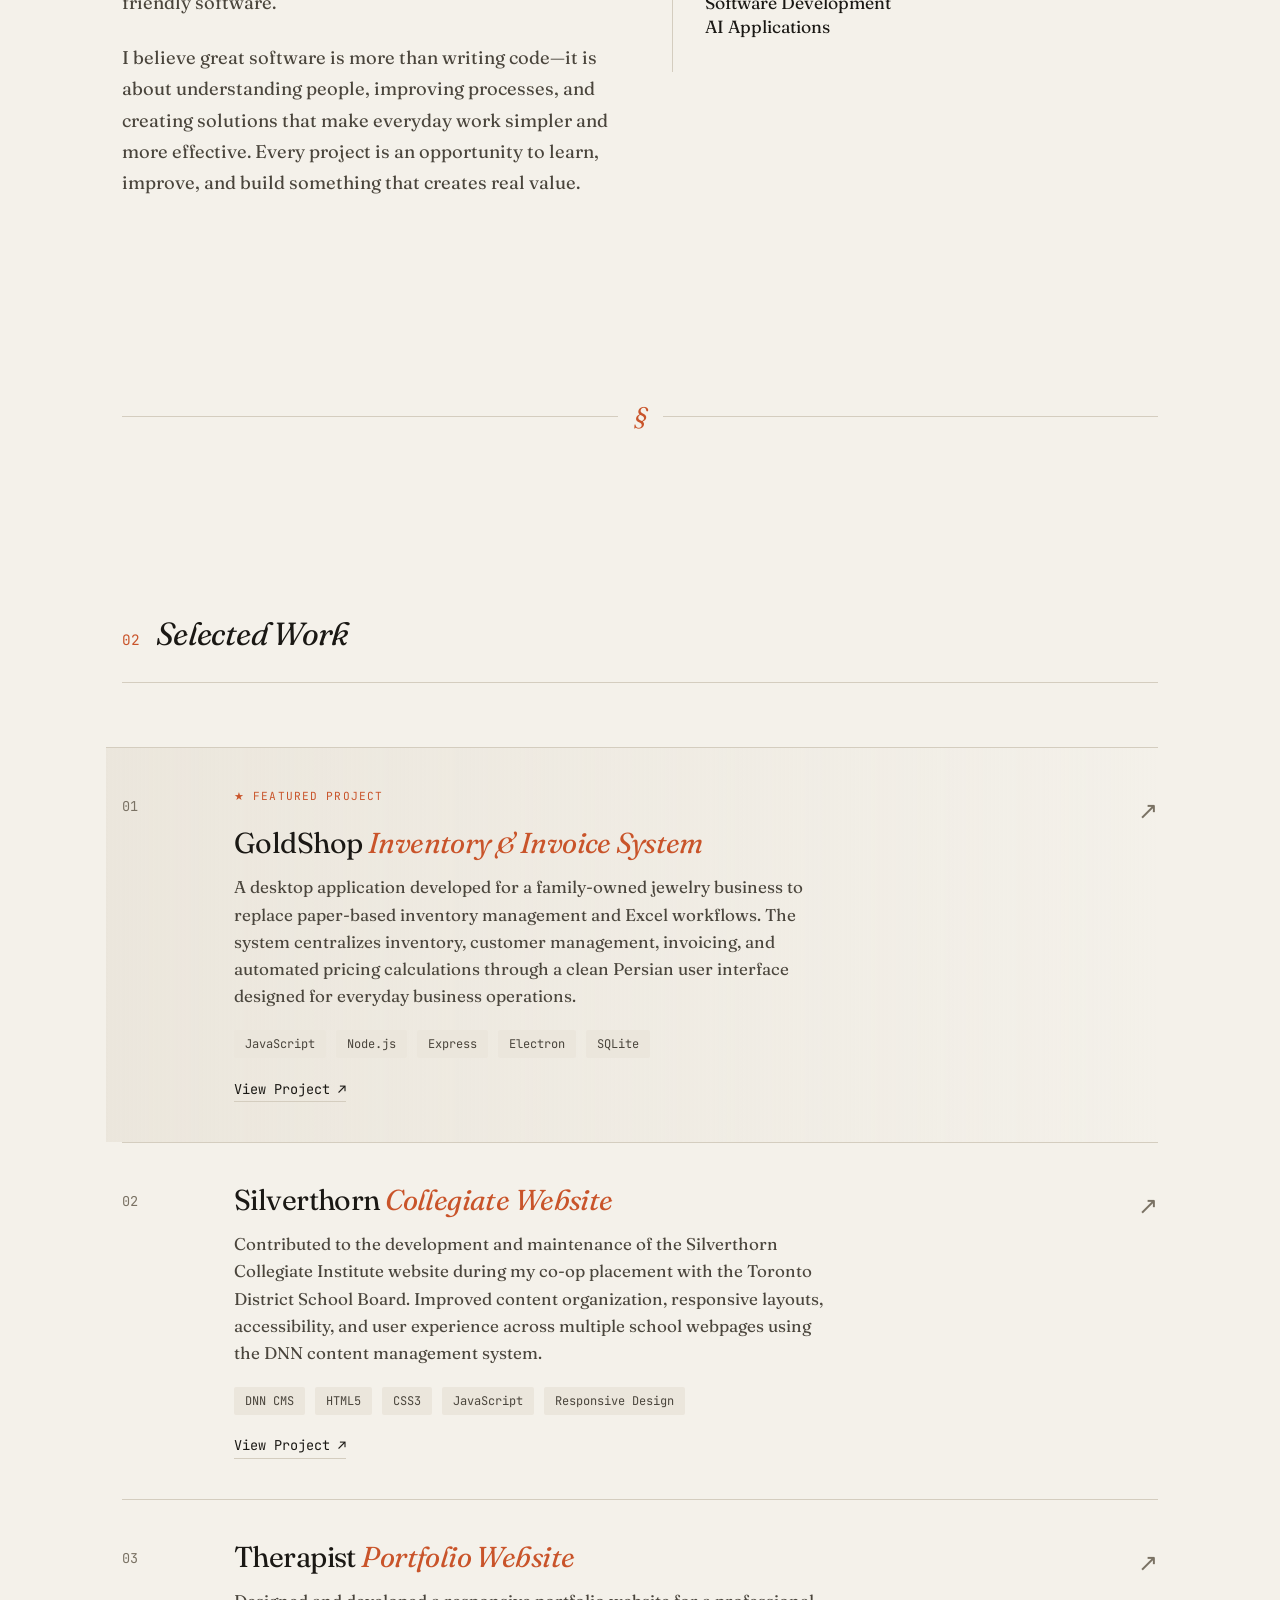
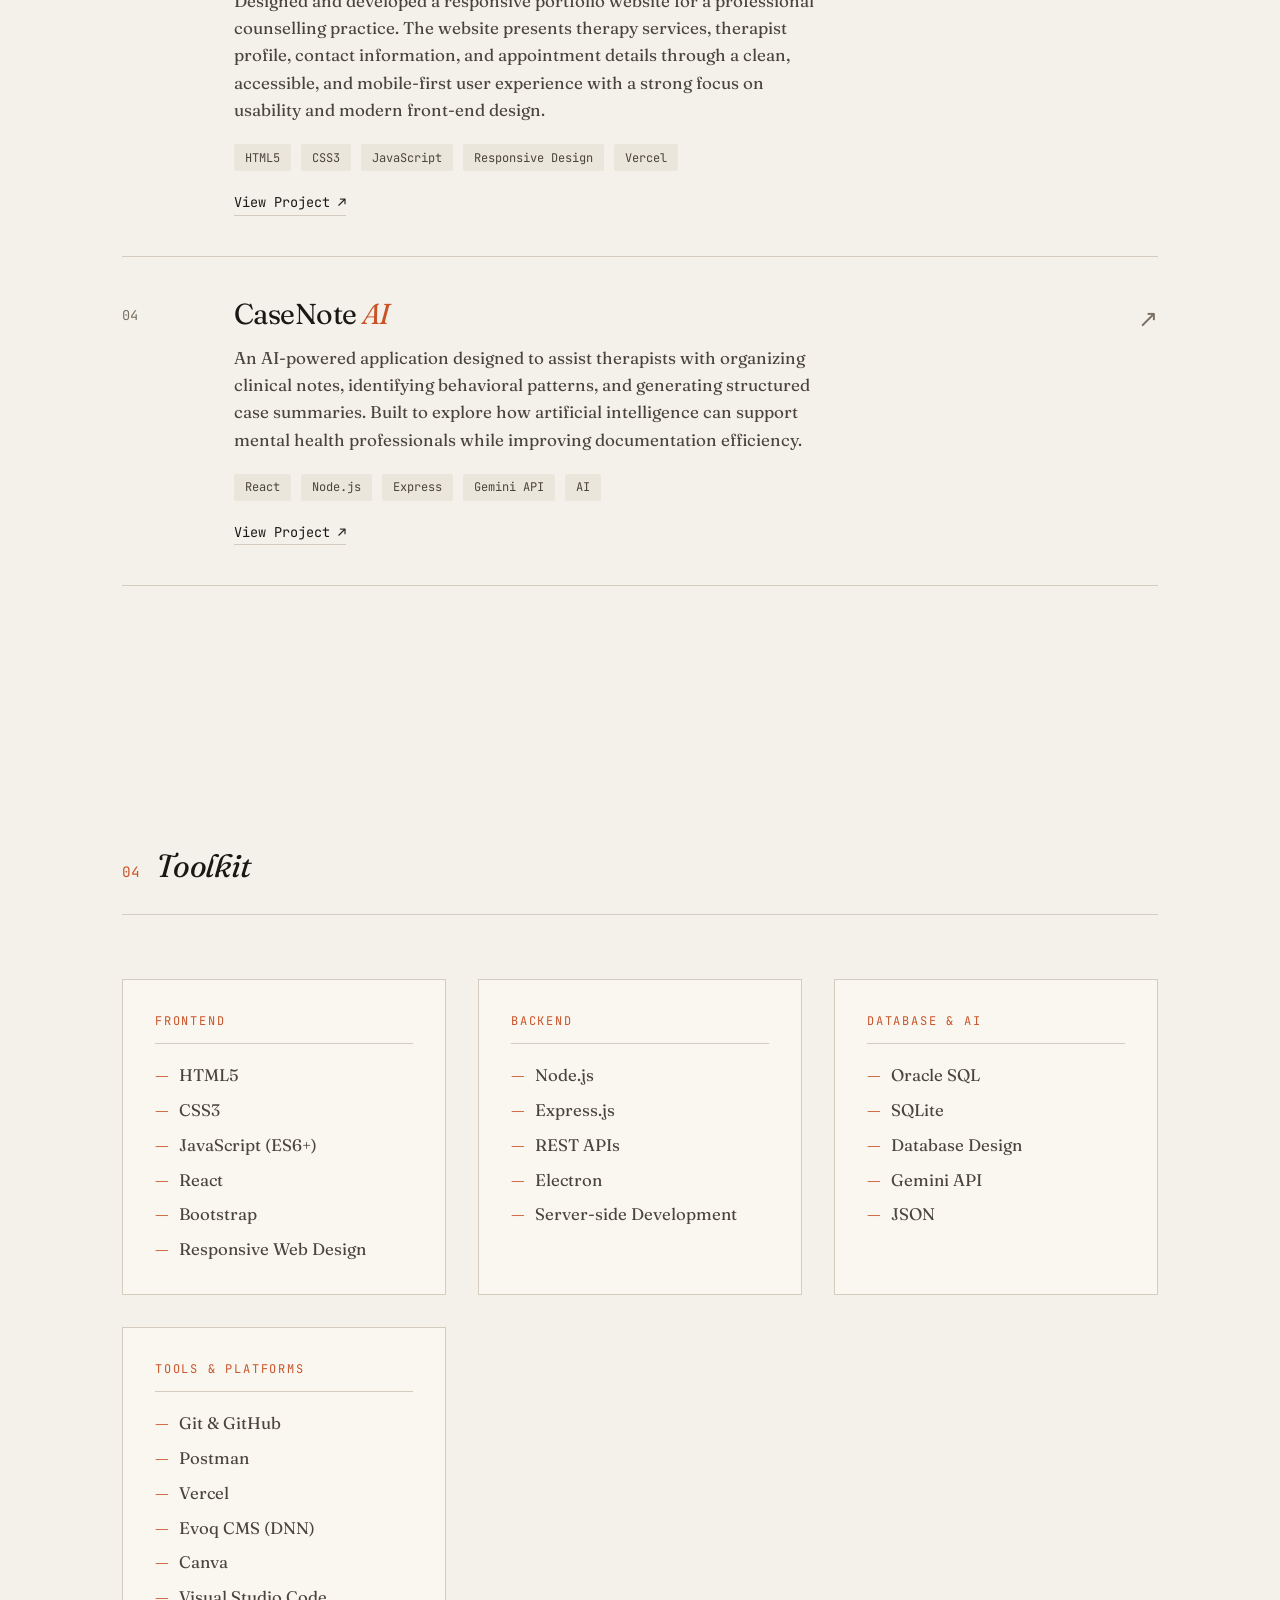
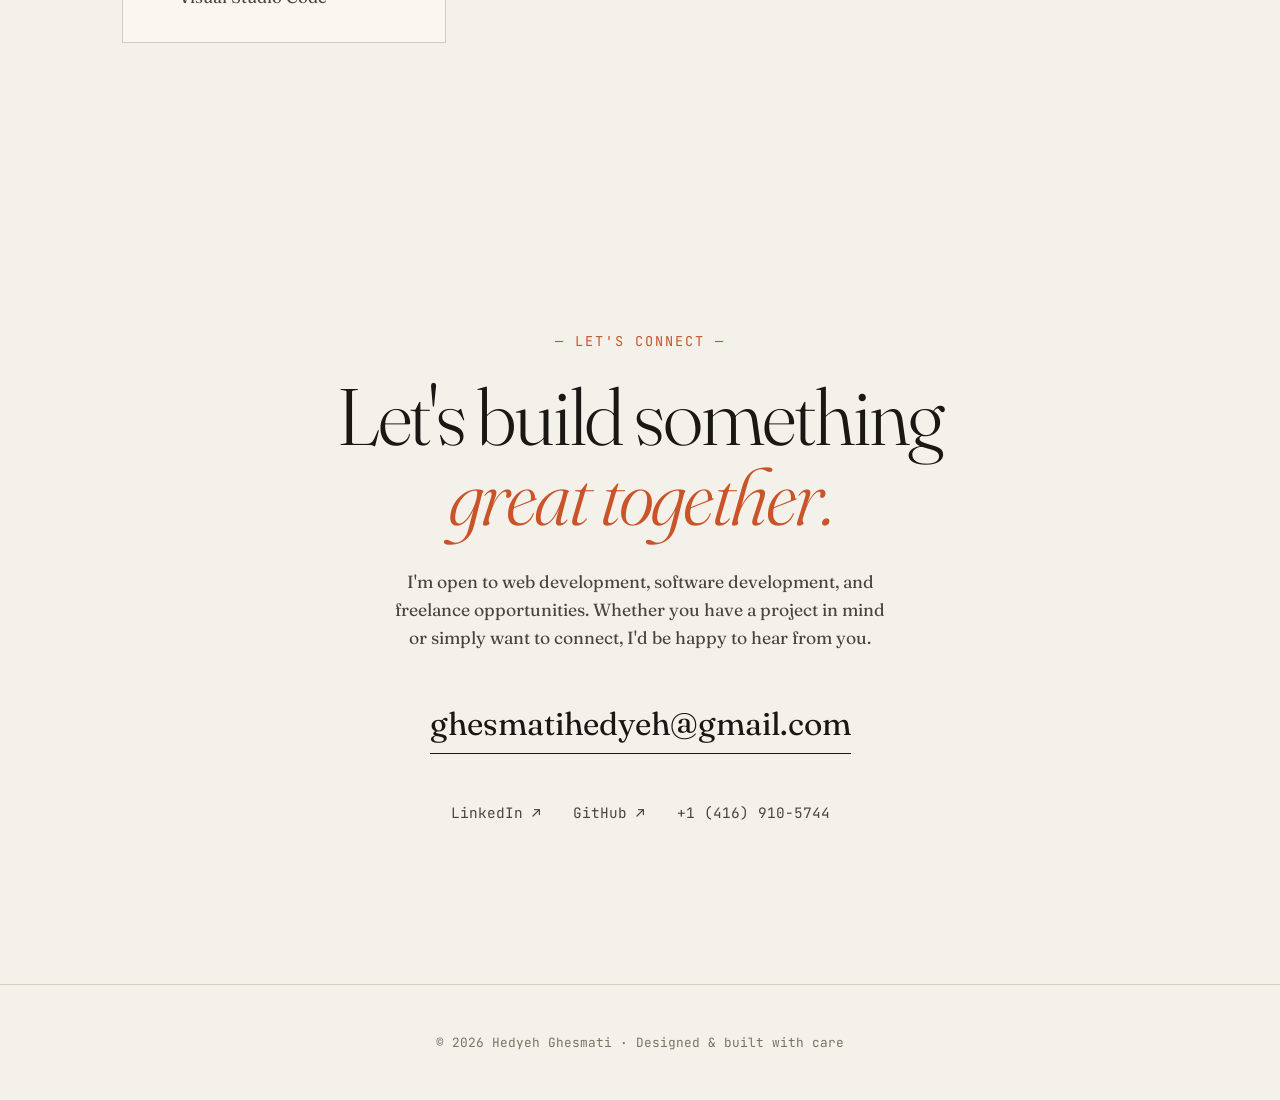
==== commit 7fab1c1a: "Update Portfolio" ====
--- a/index.html
+++ b/index.html
@@ -448,6 +448,7 @@
                 <li>Postman</li>
                 <li>Vercel</li>
                 <li>Evoq CMS (DNN)</li>
+                <li>Canva</li>
                 <li>Visual Studio Code</li>
               </ul>
             </div>
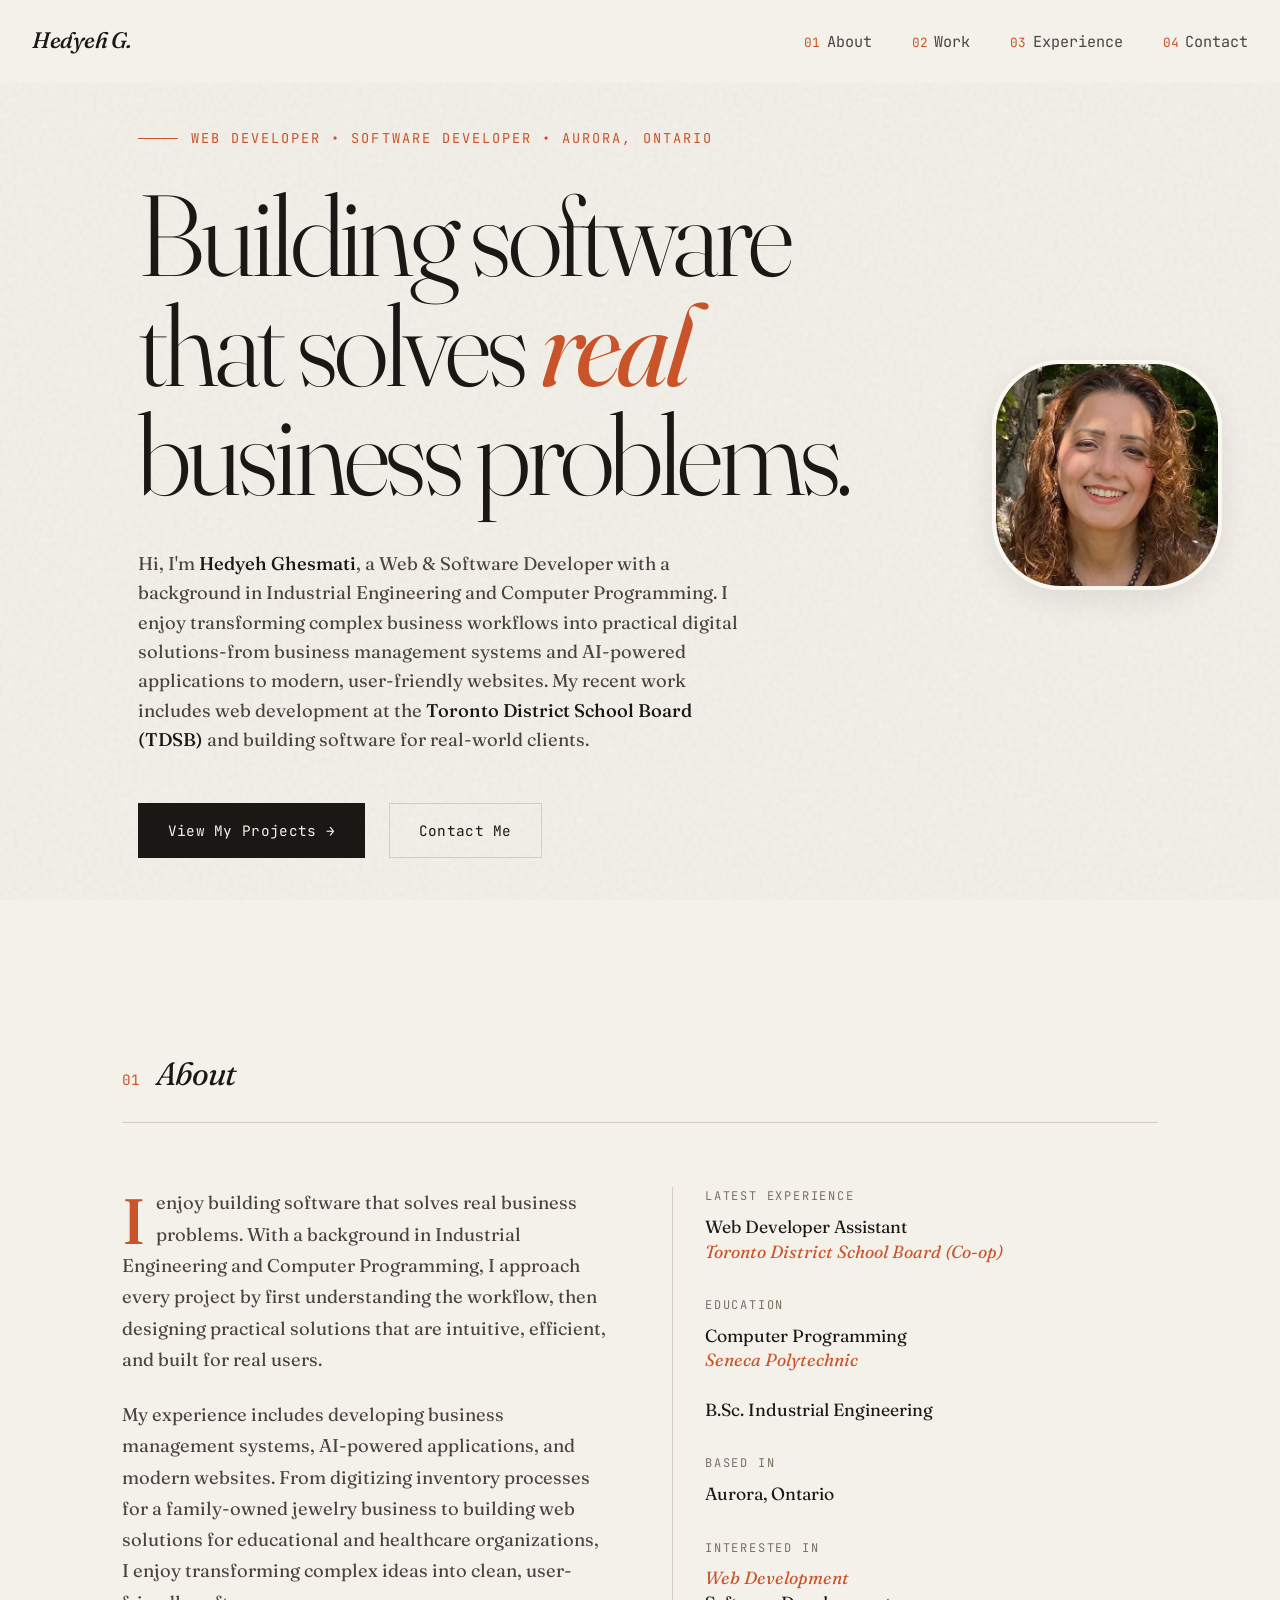
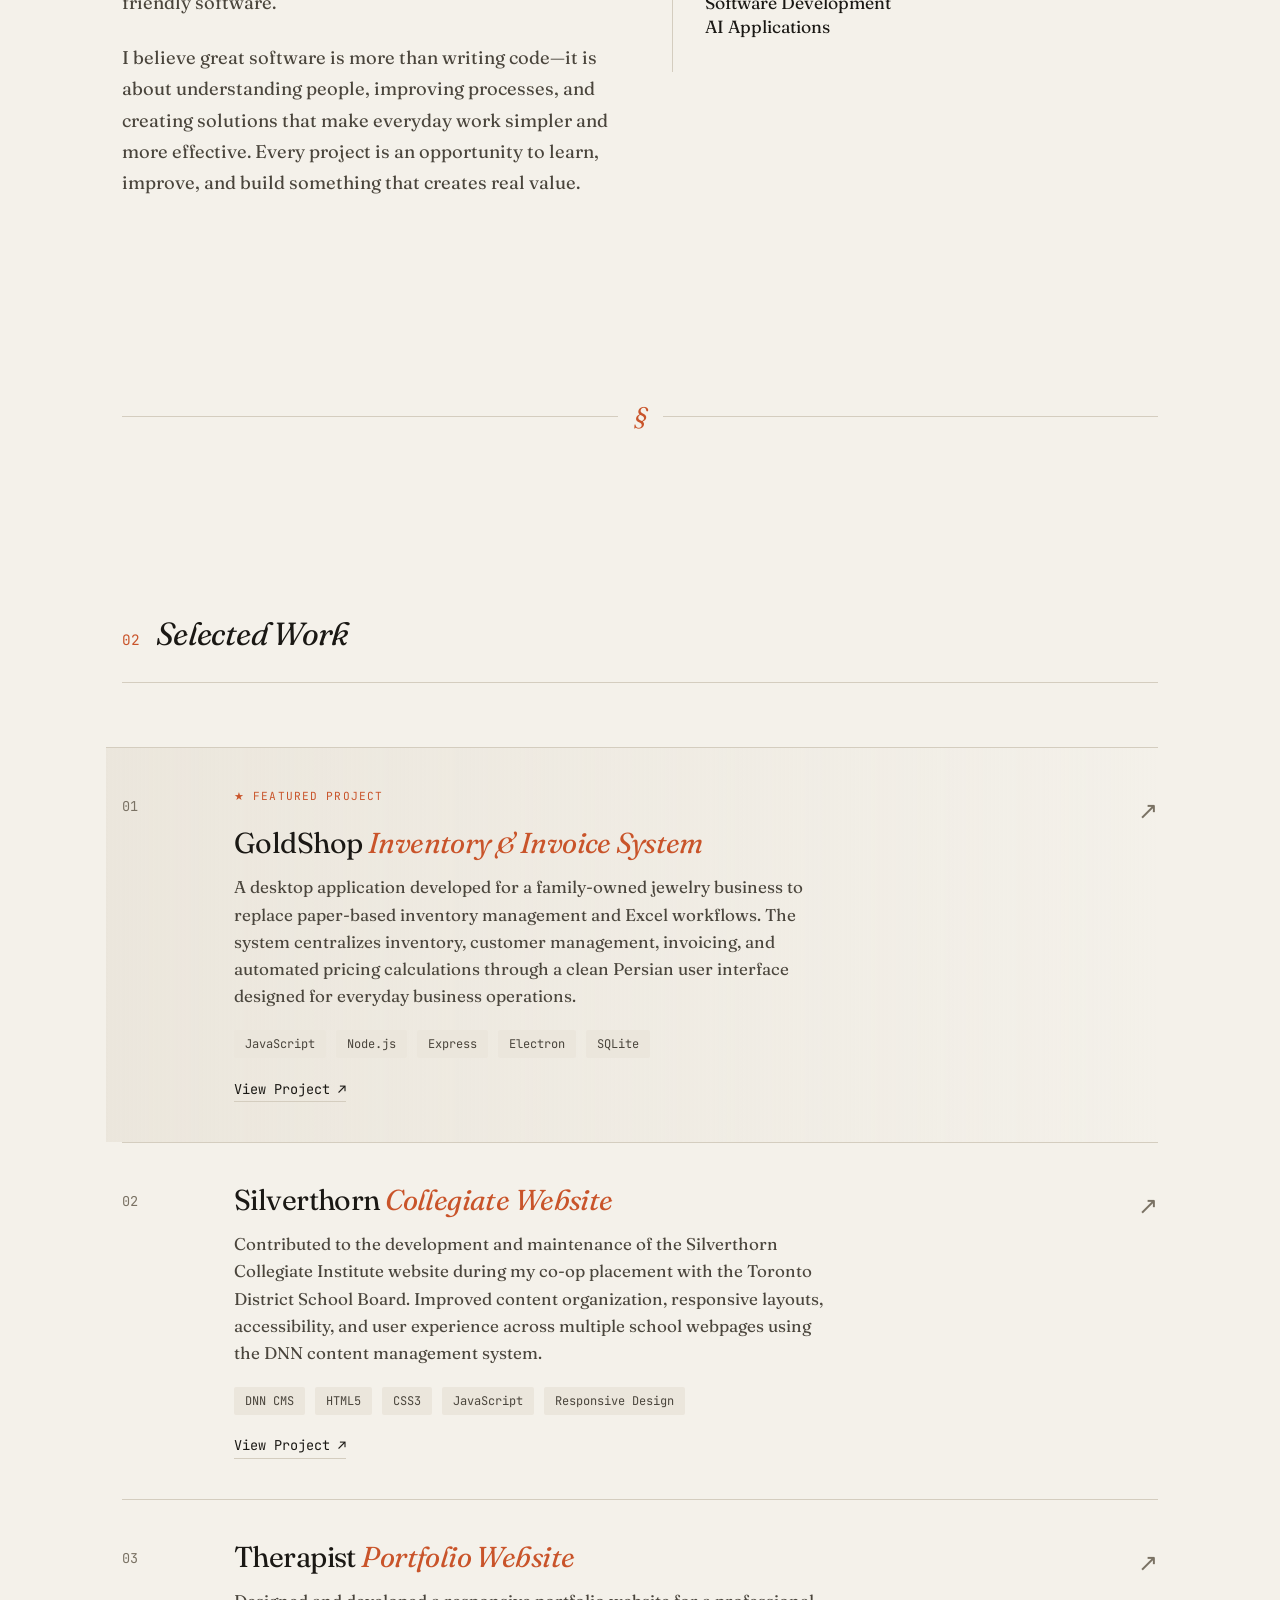
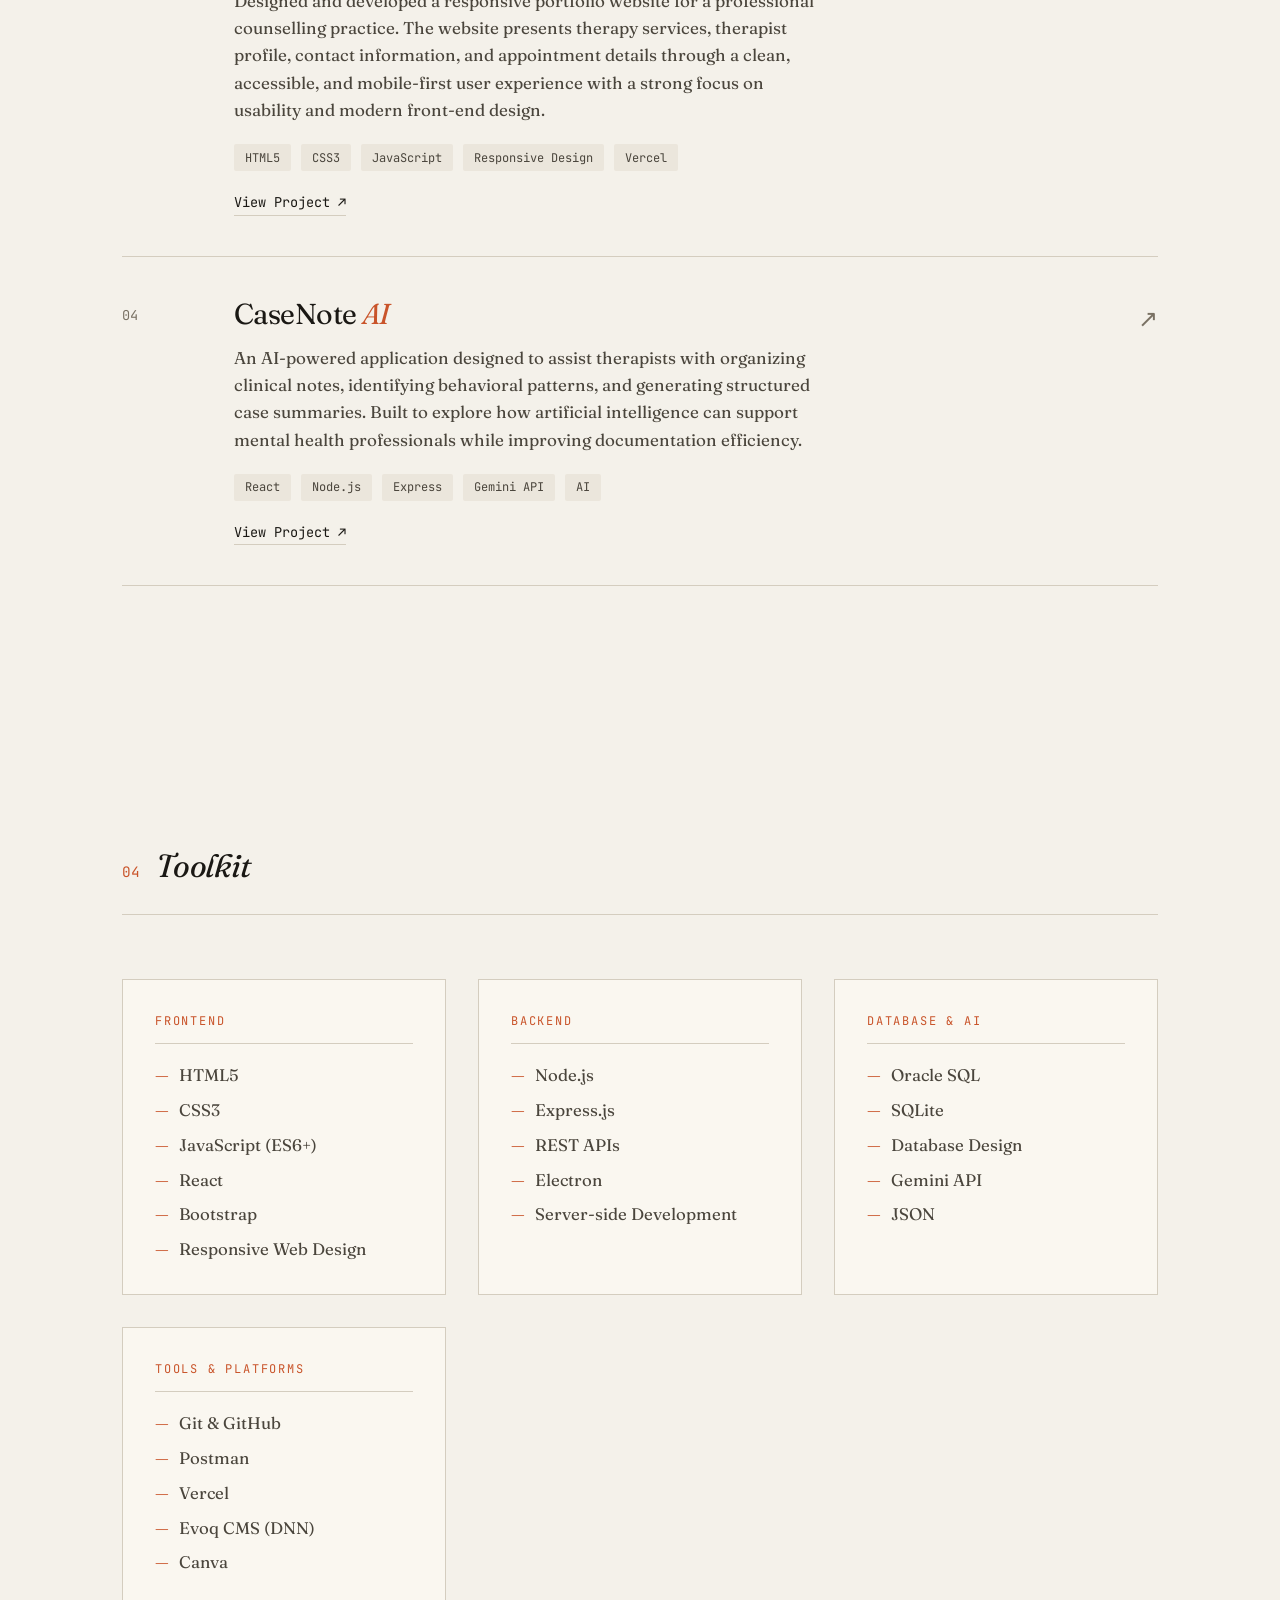
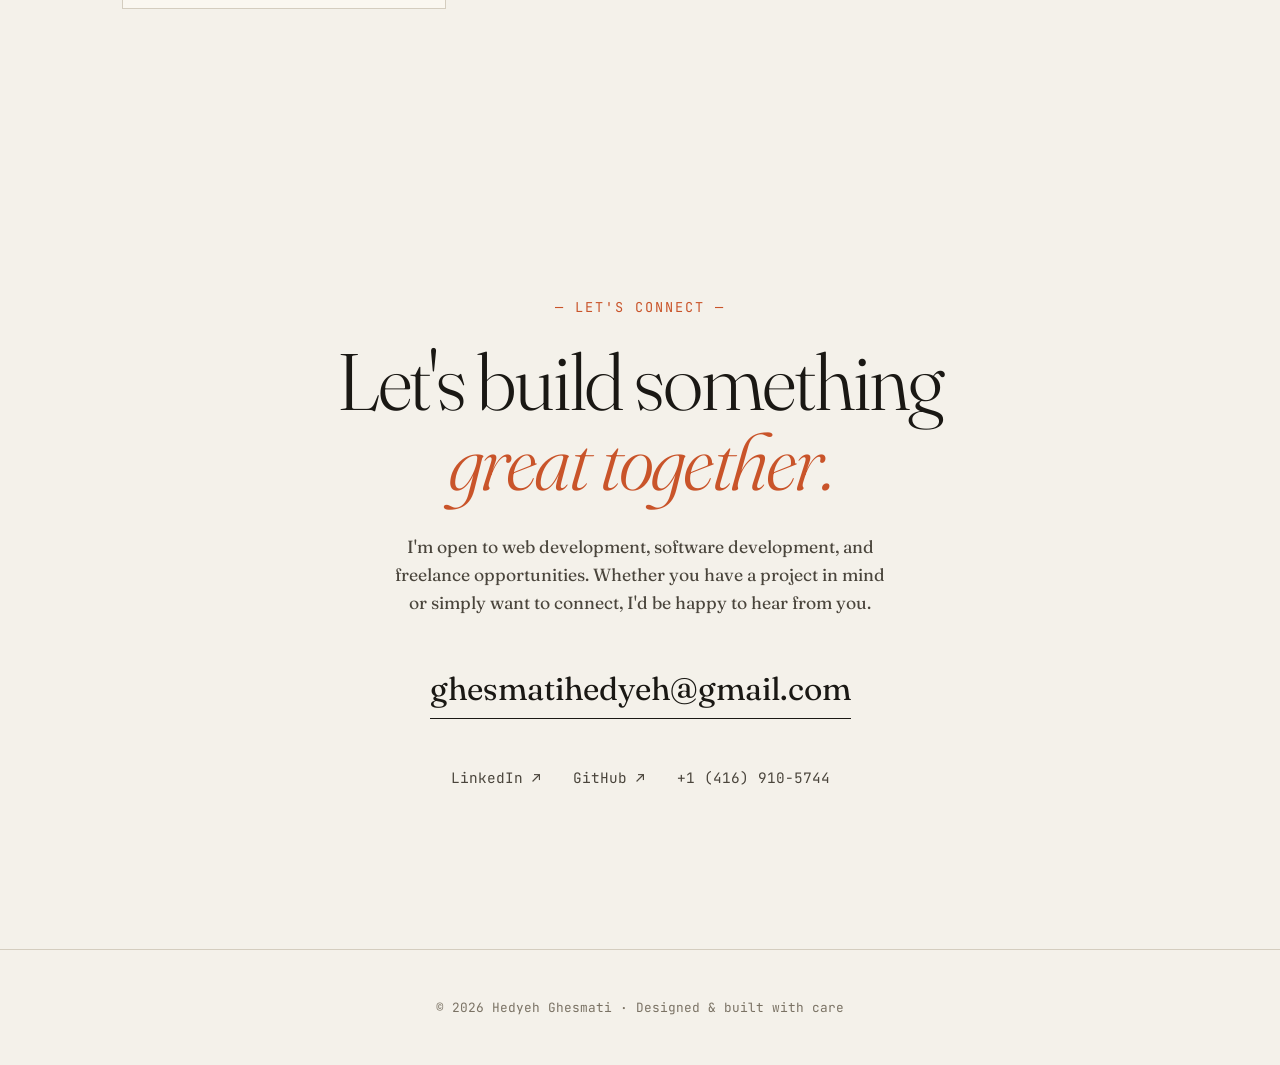
==== commit d3cf2abf: "Update Portfolio" ====
--- a/index.html
+++ b/index.html
@@ -68,10 +68,7 @@
                   View Resume
                 </a> -->
 
-                <a href="#contact" class="btn btn-secondary">
-                   Contact Me 
-
-                </a>
+                <a href="#contact" class="btn btn-secondary"> Contact Me </a>
               </div>
             </div>
 
@@ -313,9 +310,9 @@
           </div>
         </div>
       </section>
-   
+
       <!-- EXPERIENCE -->
-         <!-- 
+      <!-- 
 
       <section id="experience">
         <div class="container">
@@ -449,7 +446,6 @@
                 <li>Vercel</li>
                 <li>Evoq CMS (DNN)</li>
                 <li>Canva</li>
-                <li>Visual Studio Code</li>
               </ul>
             </div>
           </div>
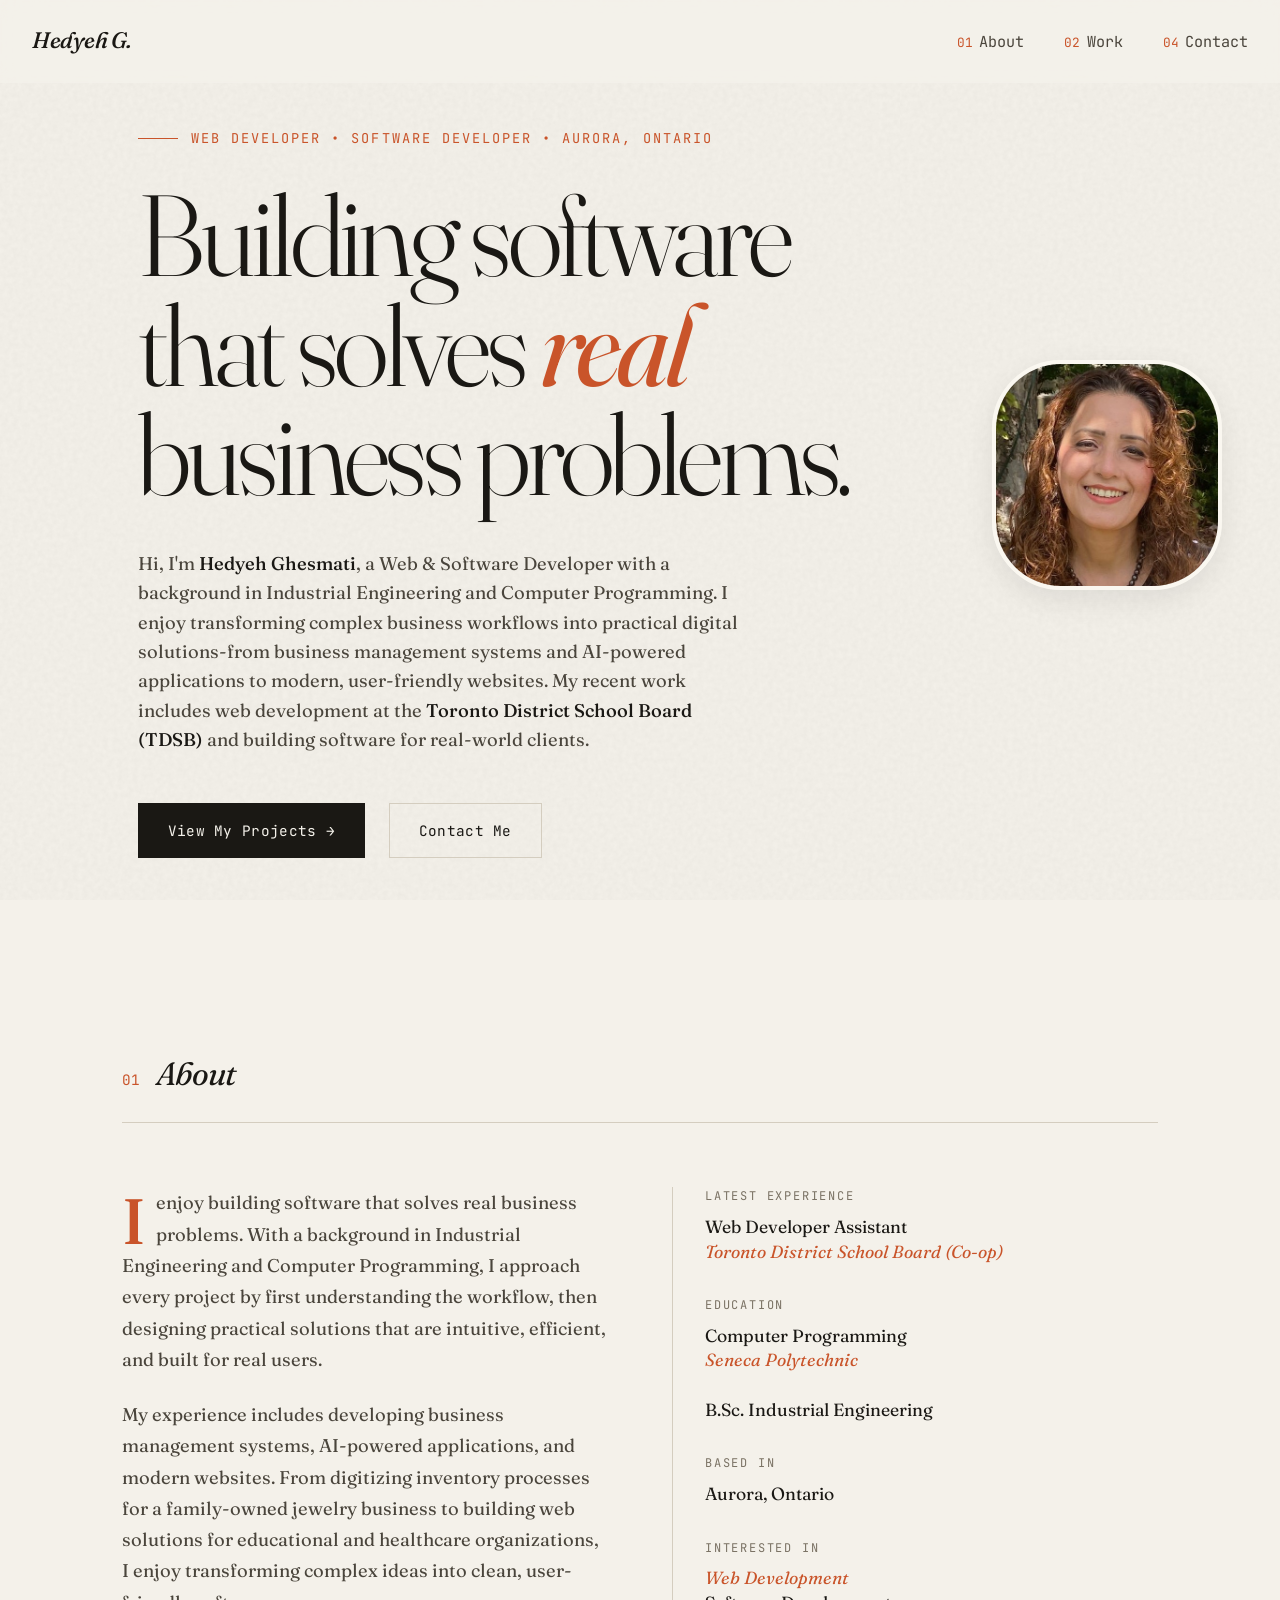
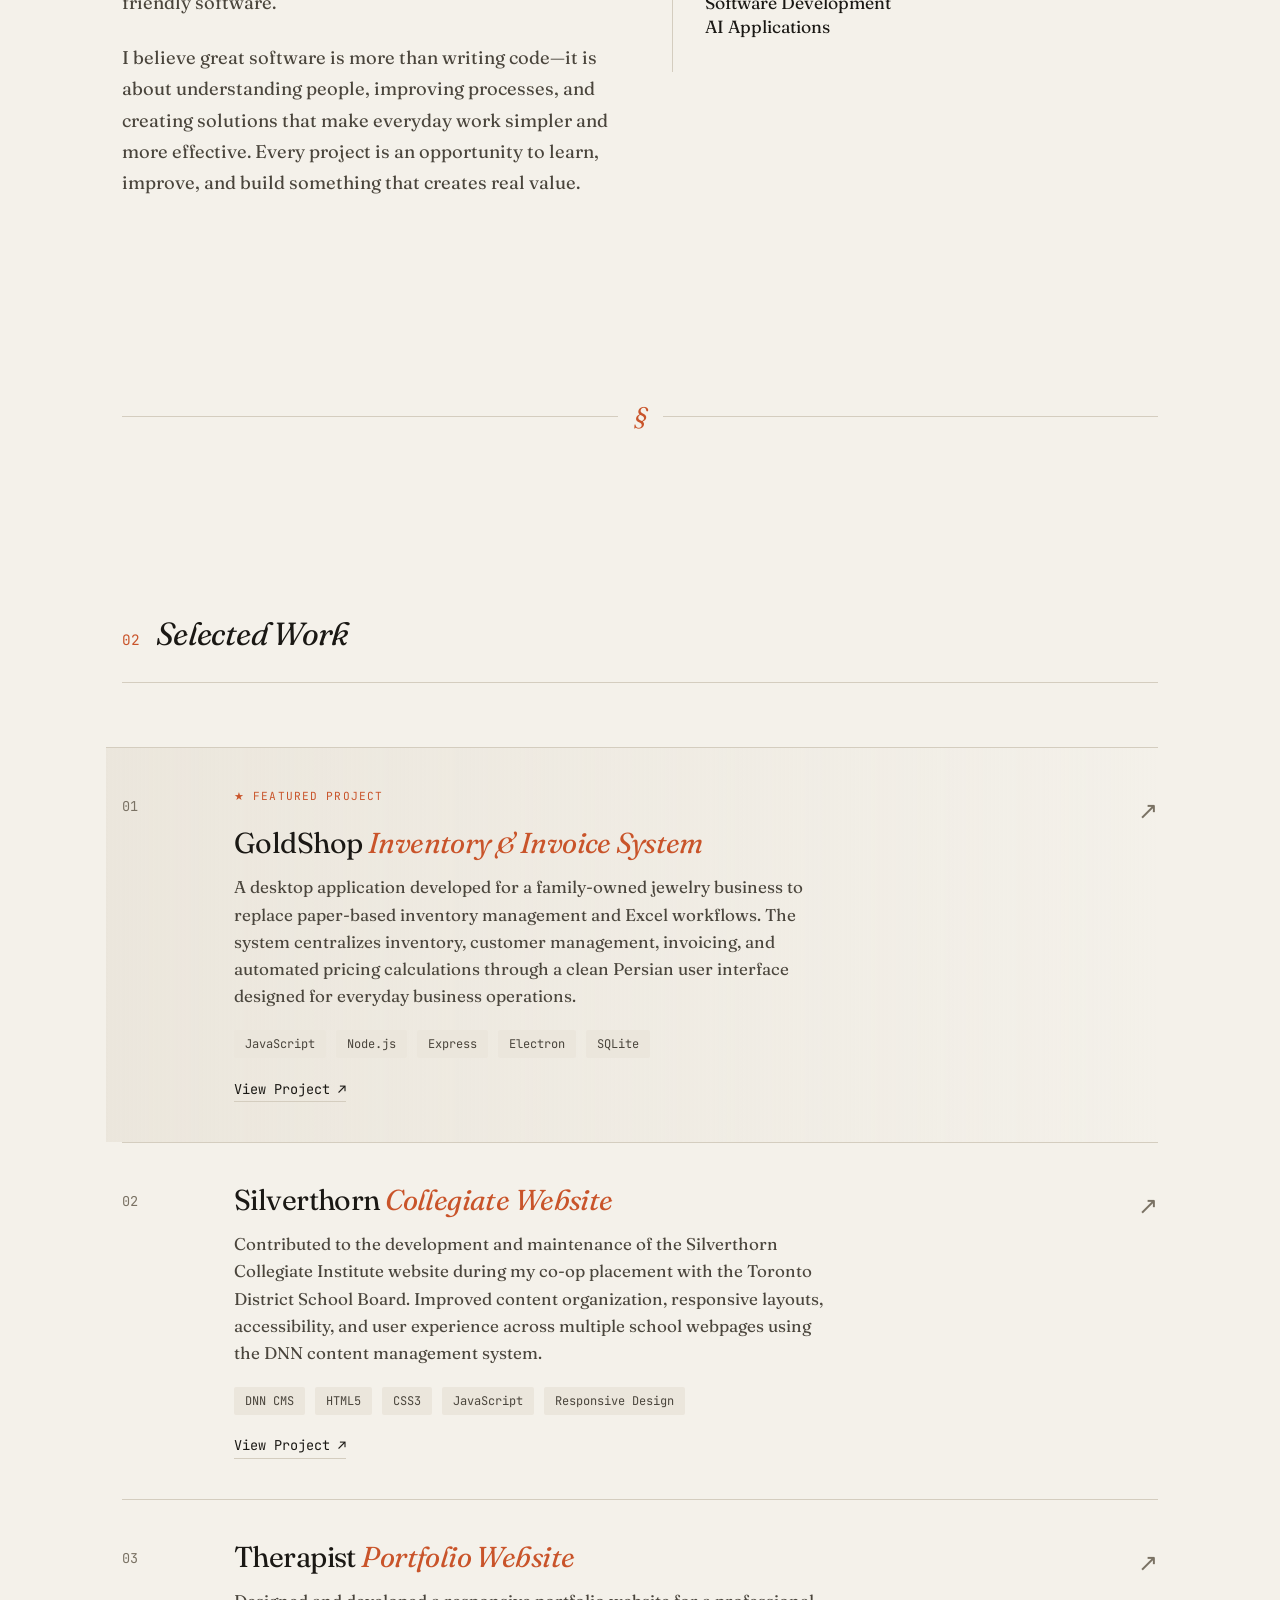
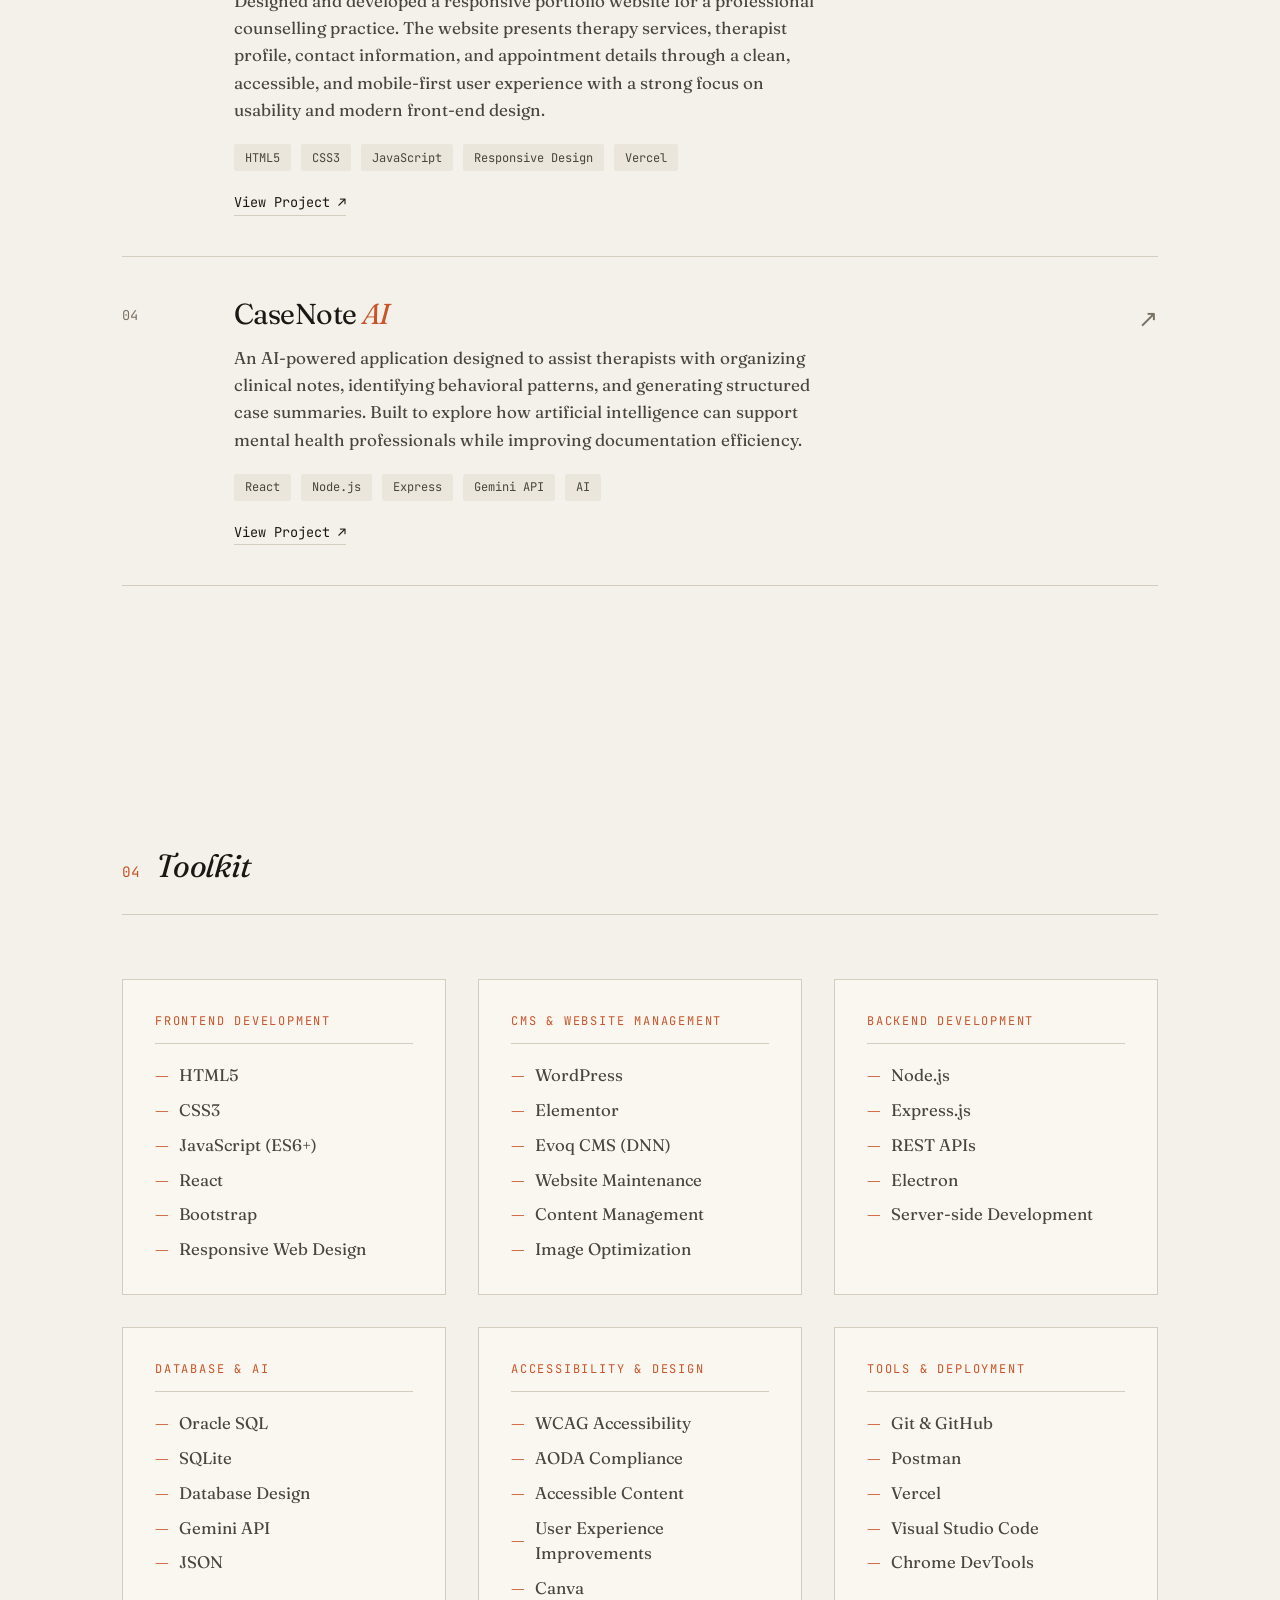
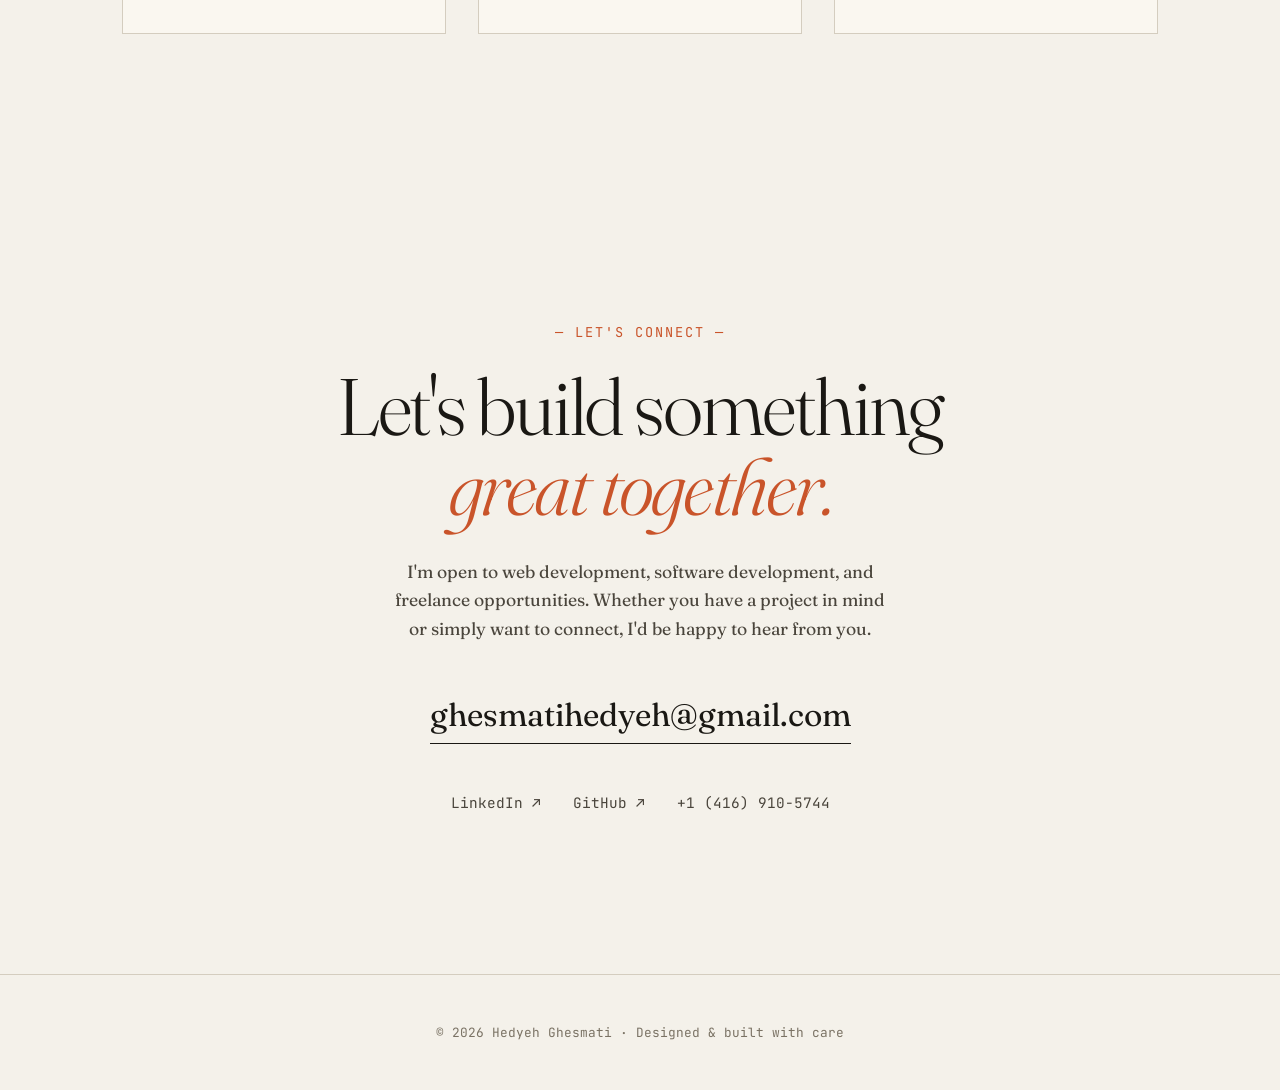
==== commit a5dd2af9: "Update Portfolio" ====
--- a/index.html
+++ b/index.html
@@ -24,7 +24,7 @@
       <ul class="nav-links">
         <li><a href="#about" data-num="01">About</a></li>
         <li><a href="#work" data-num="02">Work</a></li>
-        <li><a href="#experience" data-num="03">Experience</a></li>
+        <!--<li><a href="#experience" data-num="03">Experience</a></li>-->
         <li><a href="#contact" data-num="04">Contact</a></li>
       </ul>
     </nav>
@@ -391,66 +391,97 @@
       </div>
        -->
 
-      <!-- SKILLS -->
-      <section id="skills">
-        <div class="container">
-          <div class="section-header reveal">
-            <span class="section-number">04</span>
-            <h2 class="section-title">Toolkit</h2>
-          </div>
-
-          <div class="skills-grid">
-            <div class="skill-category reveal">
-              <div class="skill-category-title">Frontend</div>
-
-              <ul class="skill-list">
-                <li>HTML5</li>
-                <li>CSS3</li>
-                <li>JavaScript (ES6+)</li>
-                <li>React</li>
-                <li>Bootstrap</li>
-                <li>Responsive Web Design</li>
-              </ul>
-            </div>
-
-            <div class="skill-category reveal">
-              <div class="skill-category-title">Backend</div>
-
-              <ul class="skill-list">
-                <li>Node.js</li>
-                <li>Express.js</li>
-                <li>REST APIs</li>
-                <li>Electron</li>
-                <li>Server-side Development</li>
-              </ul>
-            </div>
-
-            <div class="skill-category reveal">
-              <div class="skill-category-title">Database & AI</div>
-
-              <ul class="skill-list">
-                <li>Oracle SQL</li>
-                <li>SQLite</li>
-                <li>Database Design</li>
-                <li>Gemini API</li>
-                <li>JSON</li>
-              </ul>
-            </div>
-
-            <div class="skill-category reveal">
-              <div class="skill-category-title">Tools & Platforms</div>
-
-              <ul class="skill-list">
-                <li>Git & GitHub</li>
-                <li>Postman</li>
-                <li>Vercel</li>
-                <li>Evoq CMS (DNN)</li>
-                <li>Canva</li>
-              </ul>
-            </div>
-          </div>
-        </div>
-      </section>
+     <!-- SKILLS -->
+<section id="skills">
+  <div class="container">
+    <div class="section-header reveal">
+      <span class="section-number">04</span>
+      <h2 class="section-title">Toolkit</h2>
+    </div>
+
+    <div class="skills-grid">
+      <!-- Frontend -->
+      <div class="skill-category reveal">
+        <div class="skill-category-title">Frontend Development</div>
+
+        <ul class="skill-list">
+          <li>HTML5</li>
+          <li>CSS3</li>
+          <li>JavaScript (ES6+)</li>
+          <li>React</li>
+          <li>Bootstrap</li>
+          <li>Responsive Web Design</li>
+        </ul>
+      </div>
+
+      <!-- CMS & Website Management -->
+      <div class="skill-category reveal">
+        <div class="skill-category-title">CMS & Website Management</div>
+
+        <ul class="skill-list">
+          <li>WordPress</li>
+          <li>Elementor</li>
+          <li>Evoq CMS (DNN)</li>
+          <li>Website Maintenance</li>
+          <li>Content Management</li>
+          <li>Image Optimization</li>
+        </ul>
+      </div>
+
+      <!-- Backend -->
+      <div class="skill-category reveal">
+        <div class="skill-category-title">Backend Development</div>
+
+        <ul class="skill-list">
+          <li>Node.js</li>
+          <li>Express.js</li>
+          <li>REST APIs</li>
+          <li>Electron</li>
+          <li>Server-side Development</li>
+        </ul>
+      </div>
+
+      <!-- Database & AI -->
+      <div class="skill-category reveal">
+        <div class="skill-category-title">Database & AI</div>
+
+        <ul class="skill-list">
+          <li>Oracle SQL</li>
+          <li>SQLite</li>
+          <li>Database Design</li>
+          <li>Gemini API</li>
+          <li>JSON</li>
+        </ul>
+      </div>
+
+      <!-- Accessibility & Design -->
+      <div class="skill-category reveal">
+        <div class="skill-category-title">Accessibility & Design</div>
+
+        <ul class="skill-list">
+          <li>WCAG Accessibility</li>
+          <li>AODA Compliance</li>
+          <li>Accessible Content</li>
+          <li>User Experience Improvements</li>
+          <li>Canva</li>
+        </ul>
+      </div>
+
+      <!-- Tools & Deployment -->
+      <div class="skill-category reveal">
+        <div class="skill-category-title">Tools & Deployment</div>
+
+        <ul class="skill-list">
+          <li>Git & GitHub</li>
+          <li>Postman</li>
+          <li>Vercel</li>
+          <li>Visual Studio Code</li>
+          <li>Chrome DevTools</li>
+        </ul>
+      </div>
+    </div>
+  </div>
+</section>
 
       <!-- CONTACT -->
       <section id="contact" class="contact-section">
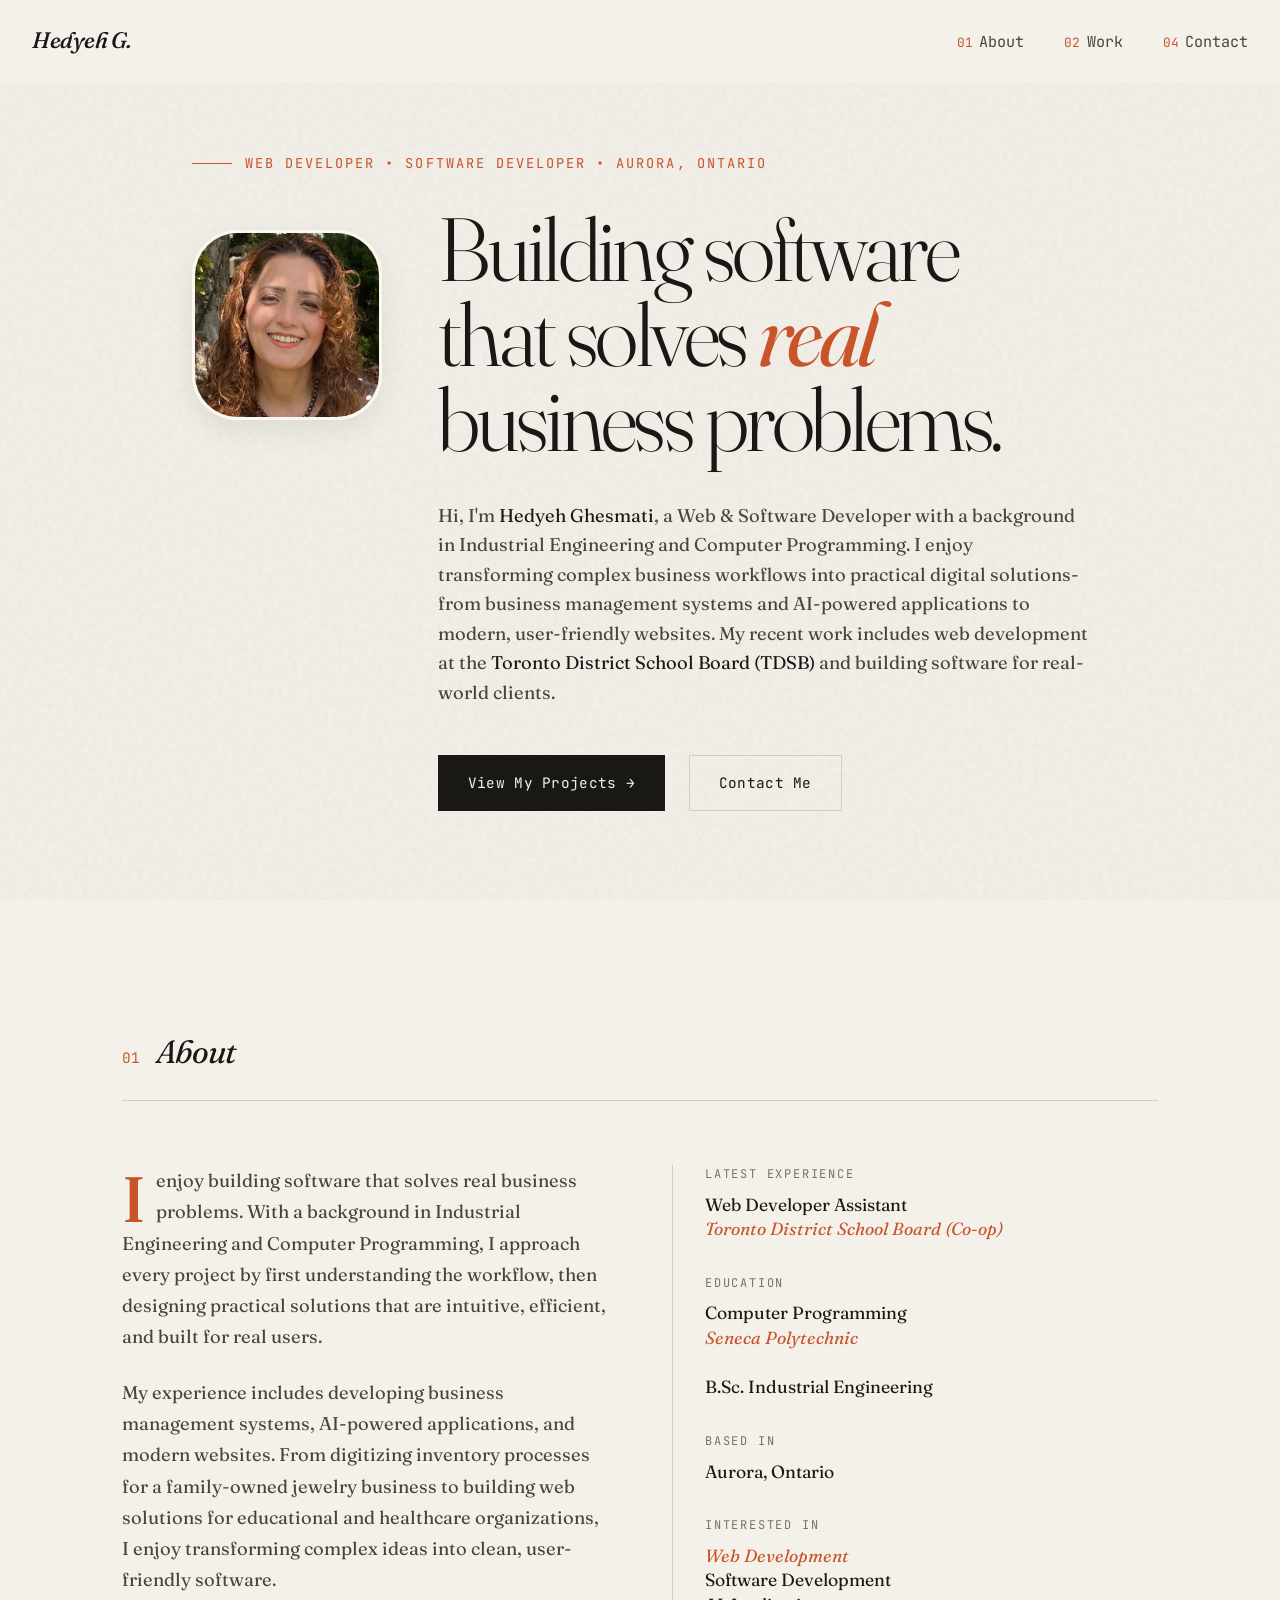
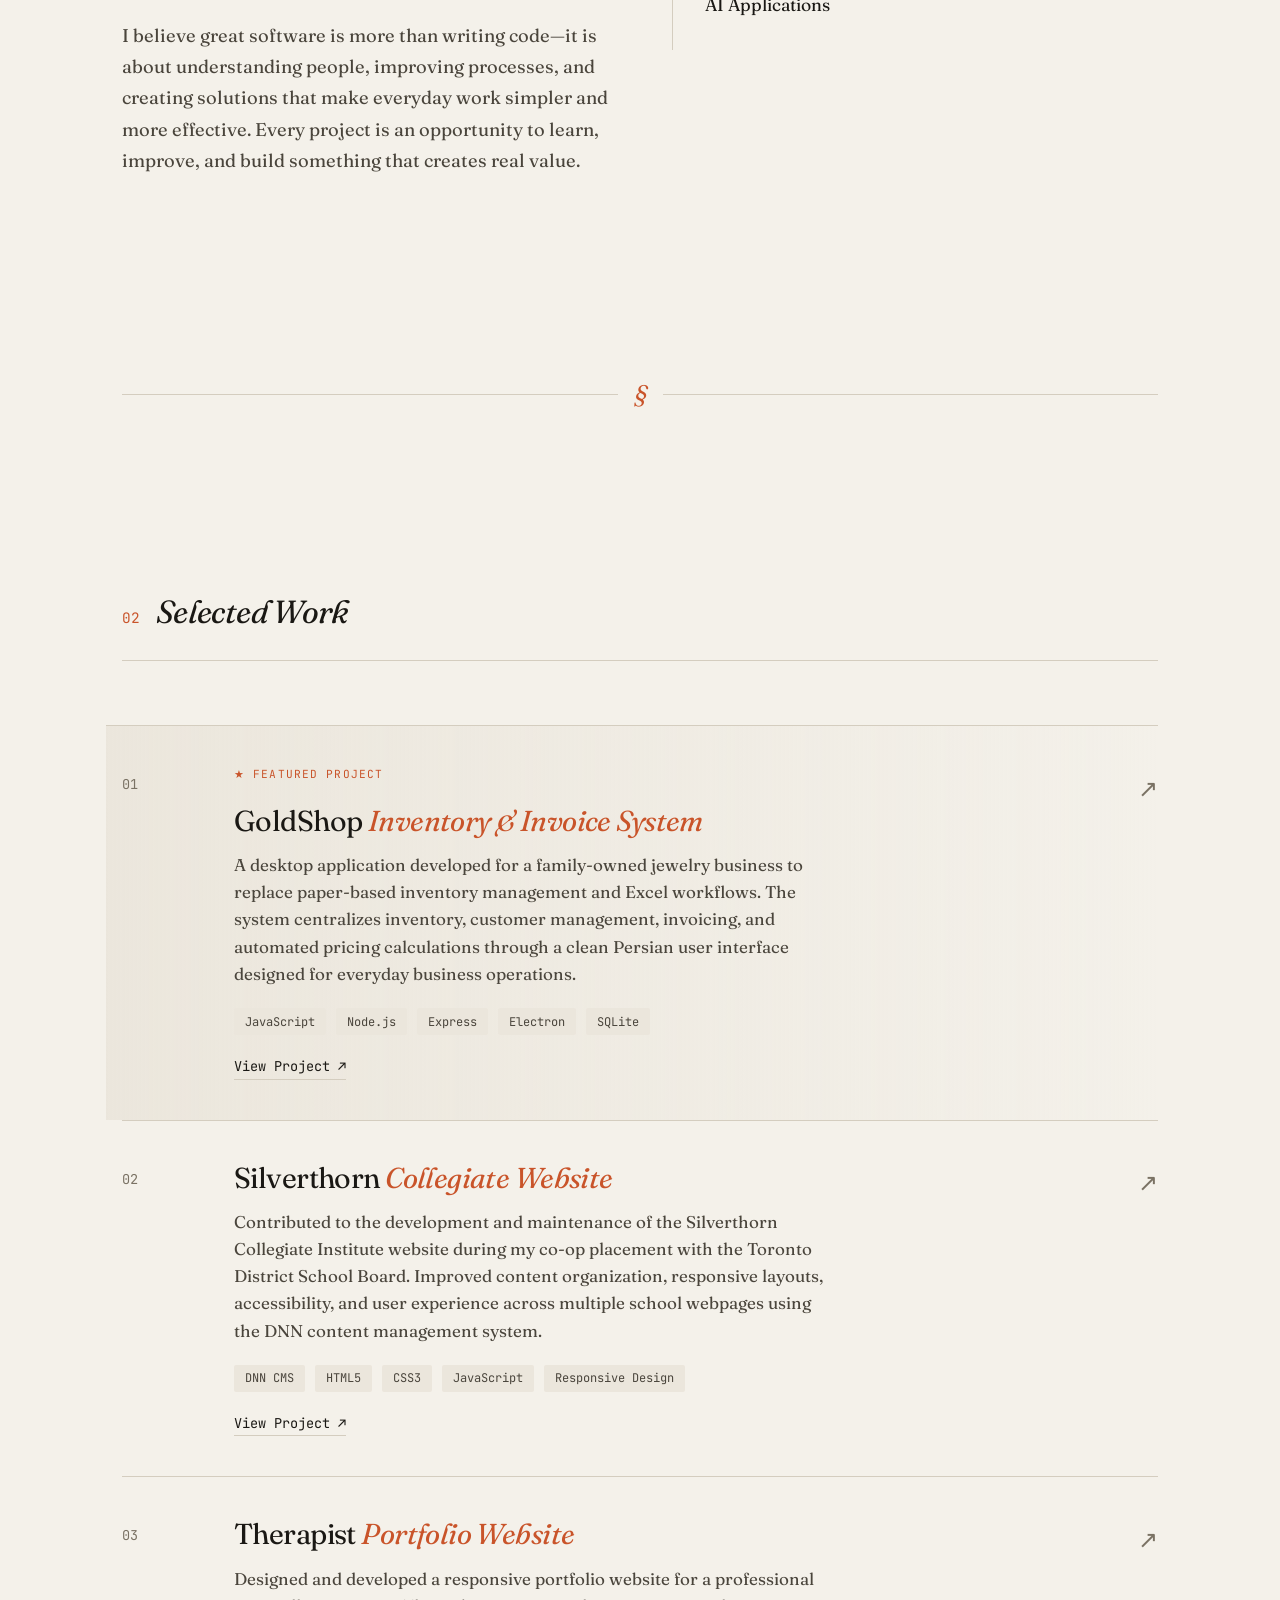
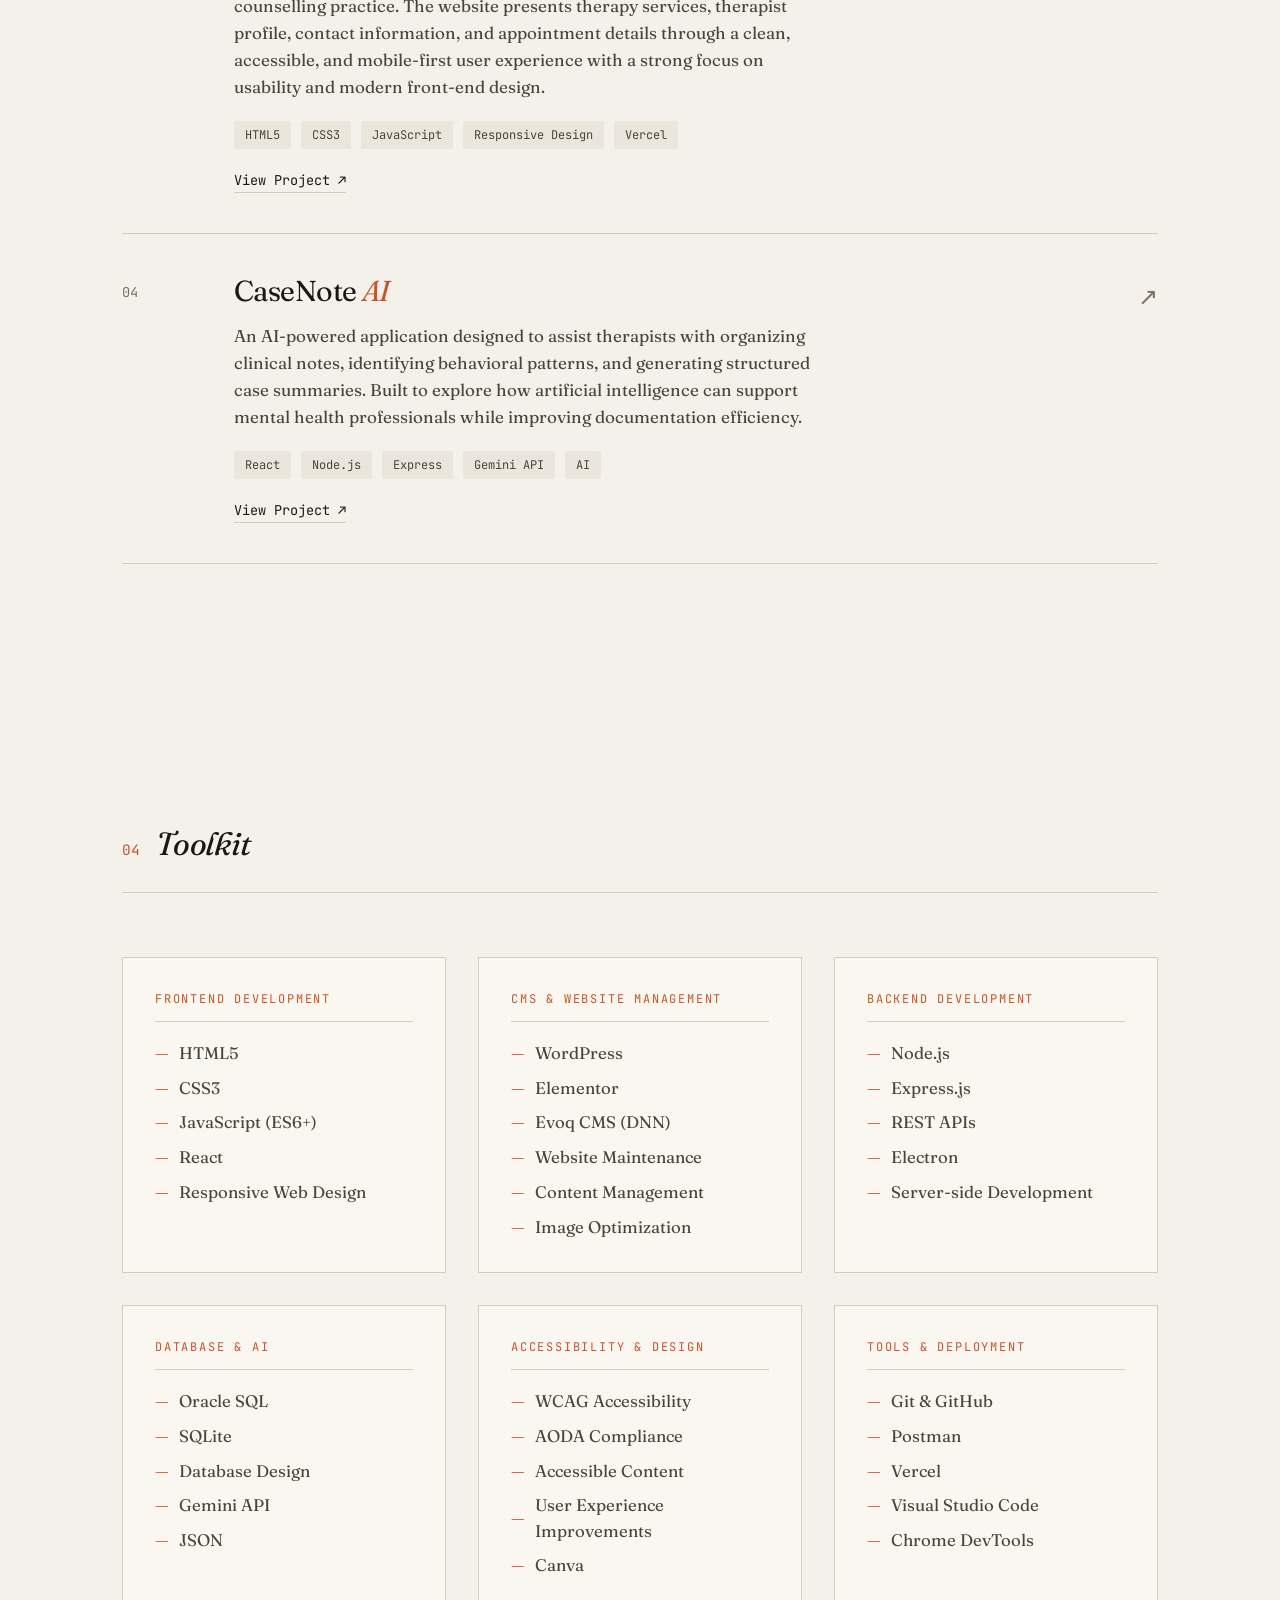
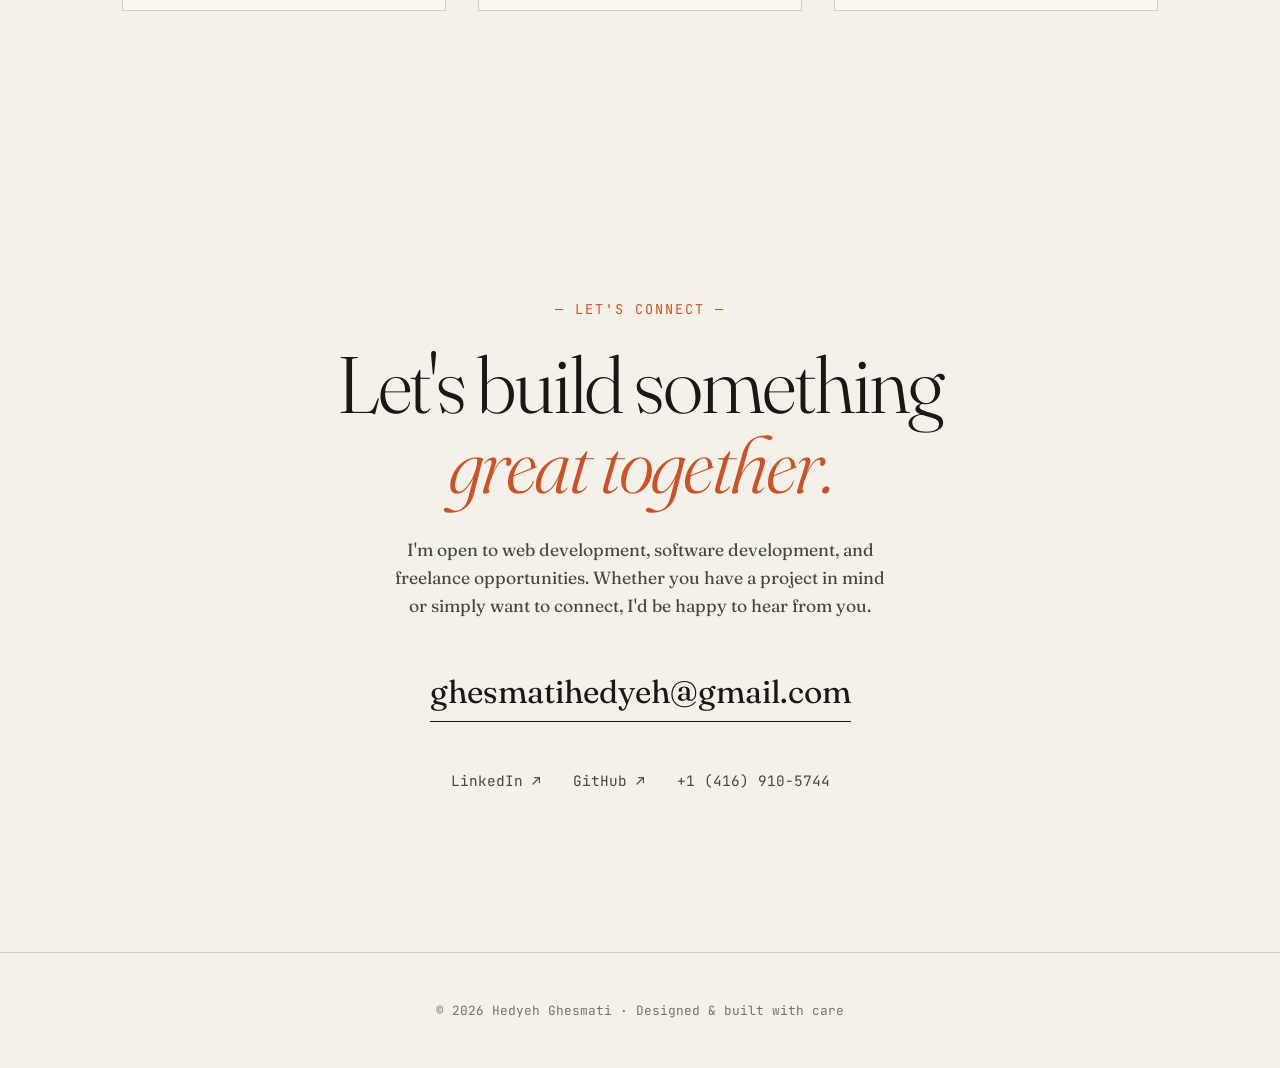
==== commit 5dd3abe1: "Update portfolio hero and toolkit" ====
--- a/index.html
+++ b/index.html
@@ -409,7 +409,6 @@
           <li>CSS3</li>
           <li>JavaScript (ES6+)</li>
           <li>React</li>
-          <li>Bootstrap</li>
           <li>Responsive Web Design</li>
         </ul>
       </div>
--- a/css/style.css
+++ b/css/style.css
@@ -102,6 +102,8 @@
 }
 
 /* ===== HERO ===== */
+/* ===== HERO ===== */
+
 .hero {
   min-height: 100vh;
   display: flex;
@@ -128,20 +130,28 @@
   background: var(--accent);
 }
 
+
+/* Main Hero Layout */
+
 .hero-main {
   display: flex;
-  align-items: center;
-  gap: 4rem;
-}
+  flex-direction: row-reverse;
+  align-items: flex-start;
+  gap: 3.5rem;
+}
+
+
+/* Text */
 
 .hero-text {
   flex: 1;
+  min-width: 0;
 }
 
 h1.hero-title {
   font-family: 'Fraunces', serif;
   font-weight: 300;
-  font-size: clamp(3rem, 9vw, 7.5rem);
+  font-size: clamp(3rem, 7vw, 6.5rem);
   line-height: 0.95;
   letter-spacing: -0.04em;
   margin-bottom: 2.5rem;
@@ -153,8 +163,11 @@
   color: var(--accent);
 }
 
+
+/* Description */
+
 .hero-description {
-  max-width: 600px;
+  max-width: 650px;
   font-size: 1.15rem;
   color: var(--ink-soft);
   line-height: 1.6;
@@ -163,24 +176,29 @@
 
 .hero-description strong {
   color: var(--ink);
-  font-weight: 500;
-}
+  font-weight: 400;
+}
+
+
+/* Photo */
+
 .hero-photo {
-  flex-shrink: 0;
-  align-self: flex-start;
-  margin-top: 180px;
-  margin-left: 0;
-  transform: translateX(80px);
+  flex: 0 0 auto;
+  margin-top: 1.5rem;
 }
 
 .hero-photo img {
-  width: 230px;
-  height: 230px;
+  width: 190px;
+  height: 190px;
   object-fit: cover;
-  border-radius: 30%;
-  border: 4px solid var(--card);
-  box-shadow: 0 10px 30px rgba(0,0,0,.08);
-}
+  border-radius: 24%;
+  border: 3px solid var(--card);
+  box-shadow: 0 10px 30px rgba(0, 0, 0, 0.08);
+}
+
+
+/* Buttons */
+
 .hero-cta {
   display: flex;
   gap: 1.5rem;
@@ -223,17 +241,45 @@
   background: var(--card);
 }
 
-.btn-arrow { transition: transform 0.3s; }
-.btn:hover .btn-arrow { transform: translateX(4px); }
+.btn-arrow {
+  transition: transform 0.3s;
+}
+
+.btn:hover .btn-arrow {
+  transform: translateX(4px);
+}
+
+
+/* ===== MOBILE ===== */
 
 @media (max-width: 768px) {
+
+  .hero {
+    min-height: auto;
+    padding: 7rem 0 4rem;
+    align-items: flex-start;
+  }
+
   .hero-main {
     flex-direction: column-reverse;
     gap: 2rem;
   }
+
+  .hero-photo {
+    margin-top: 0;
+  }
+
   .hero-photo img {
     width: 150px;
     height: 150px;
+  }
+
+  h1.hero-title {
+    font-size: clamp(3rem, 14vw, 5rem);
+  }
+
+  .hero-description {
+    font-size: 1.05rem;
   }
 }
 /* ===== SECTIONS ===== */
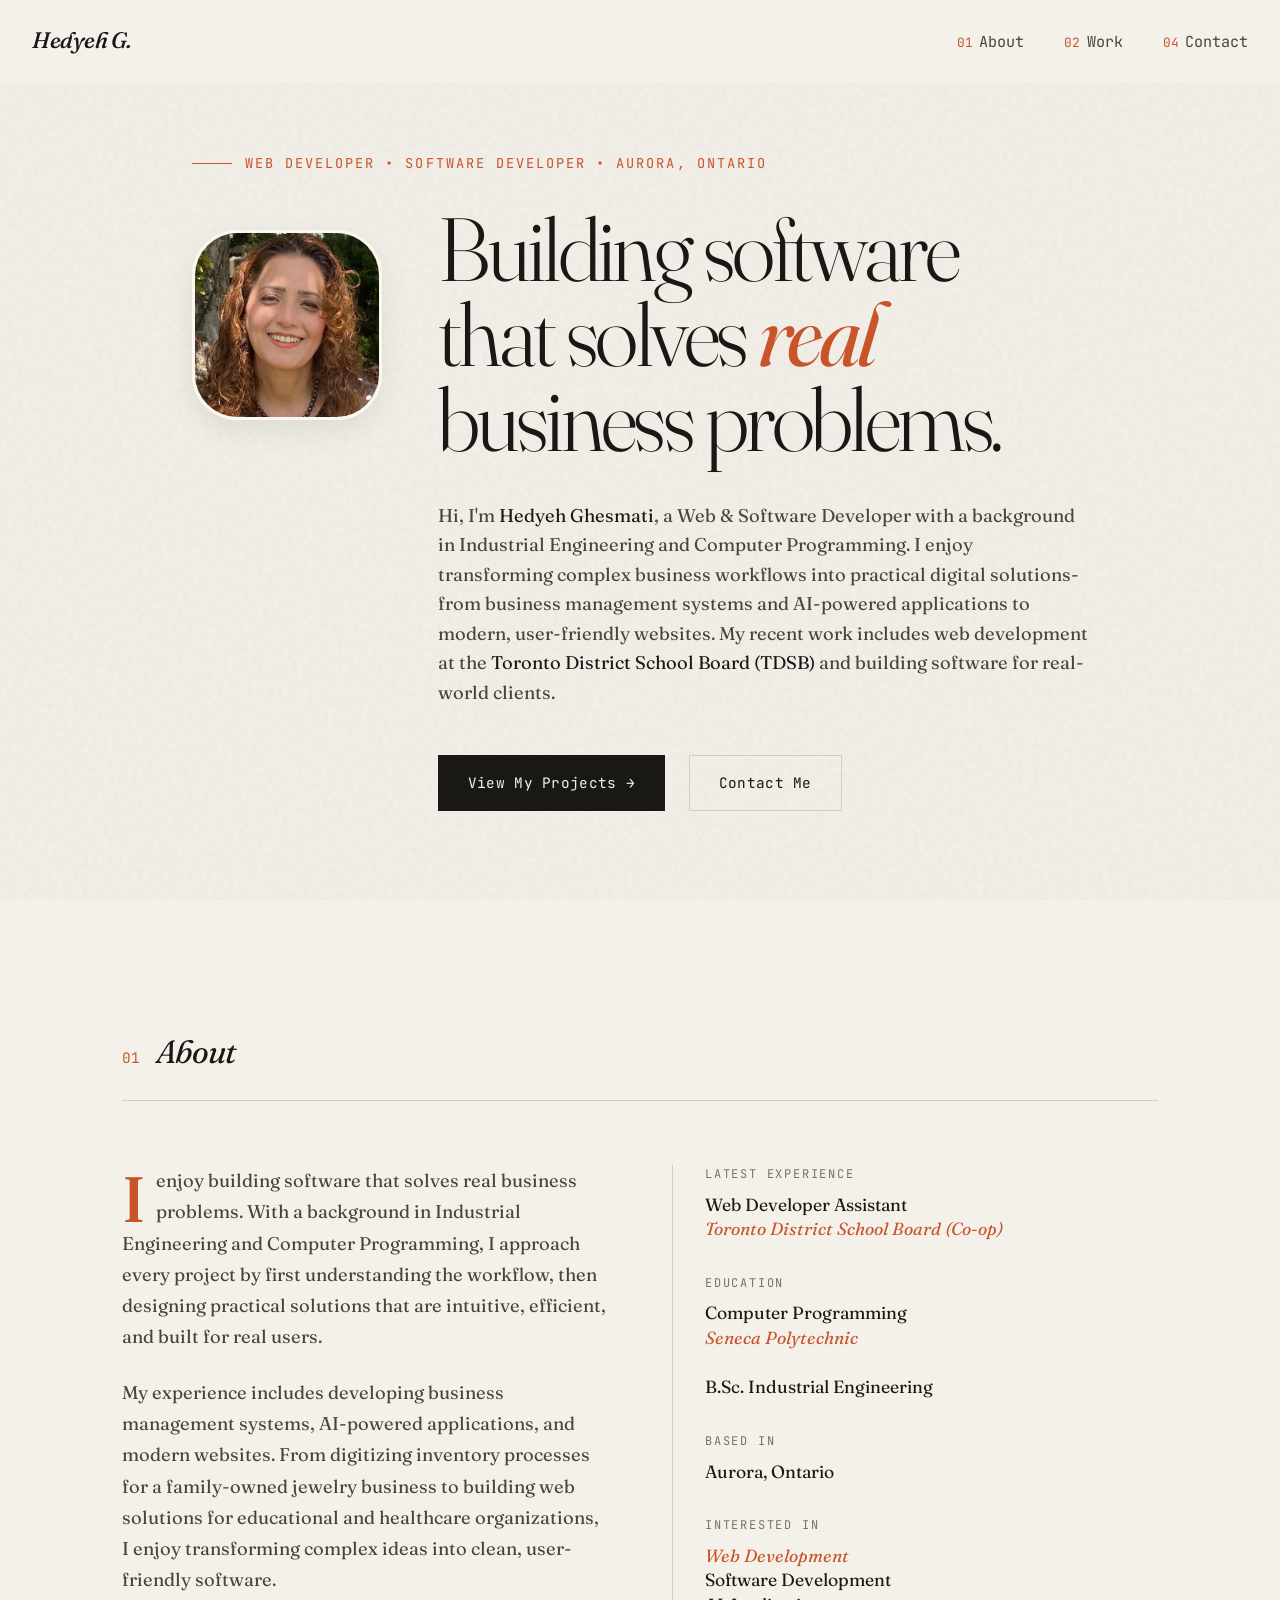
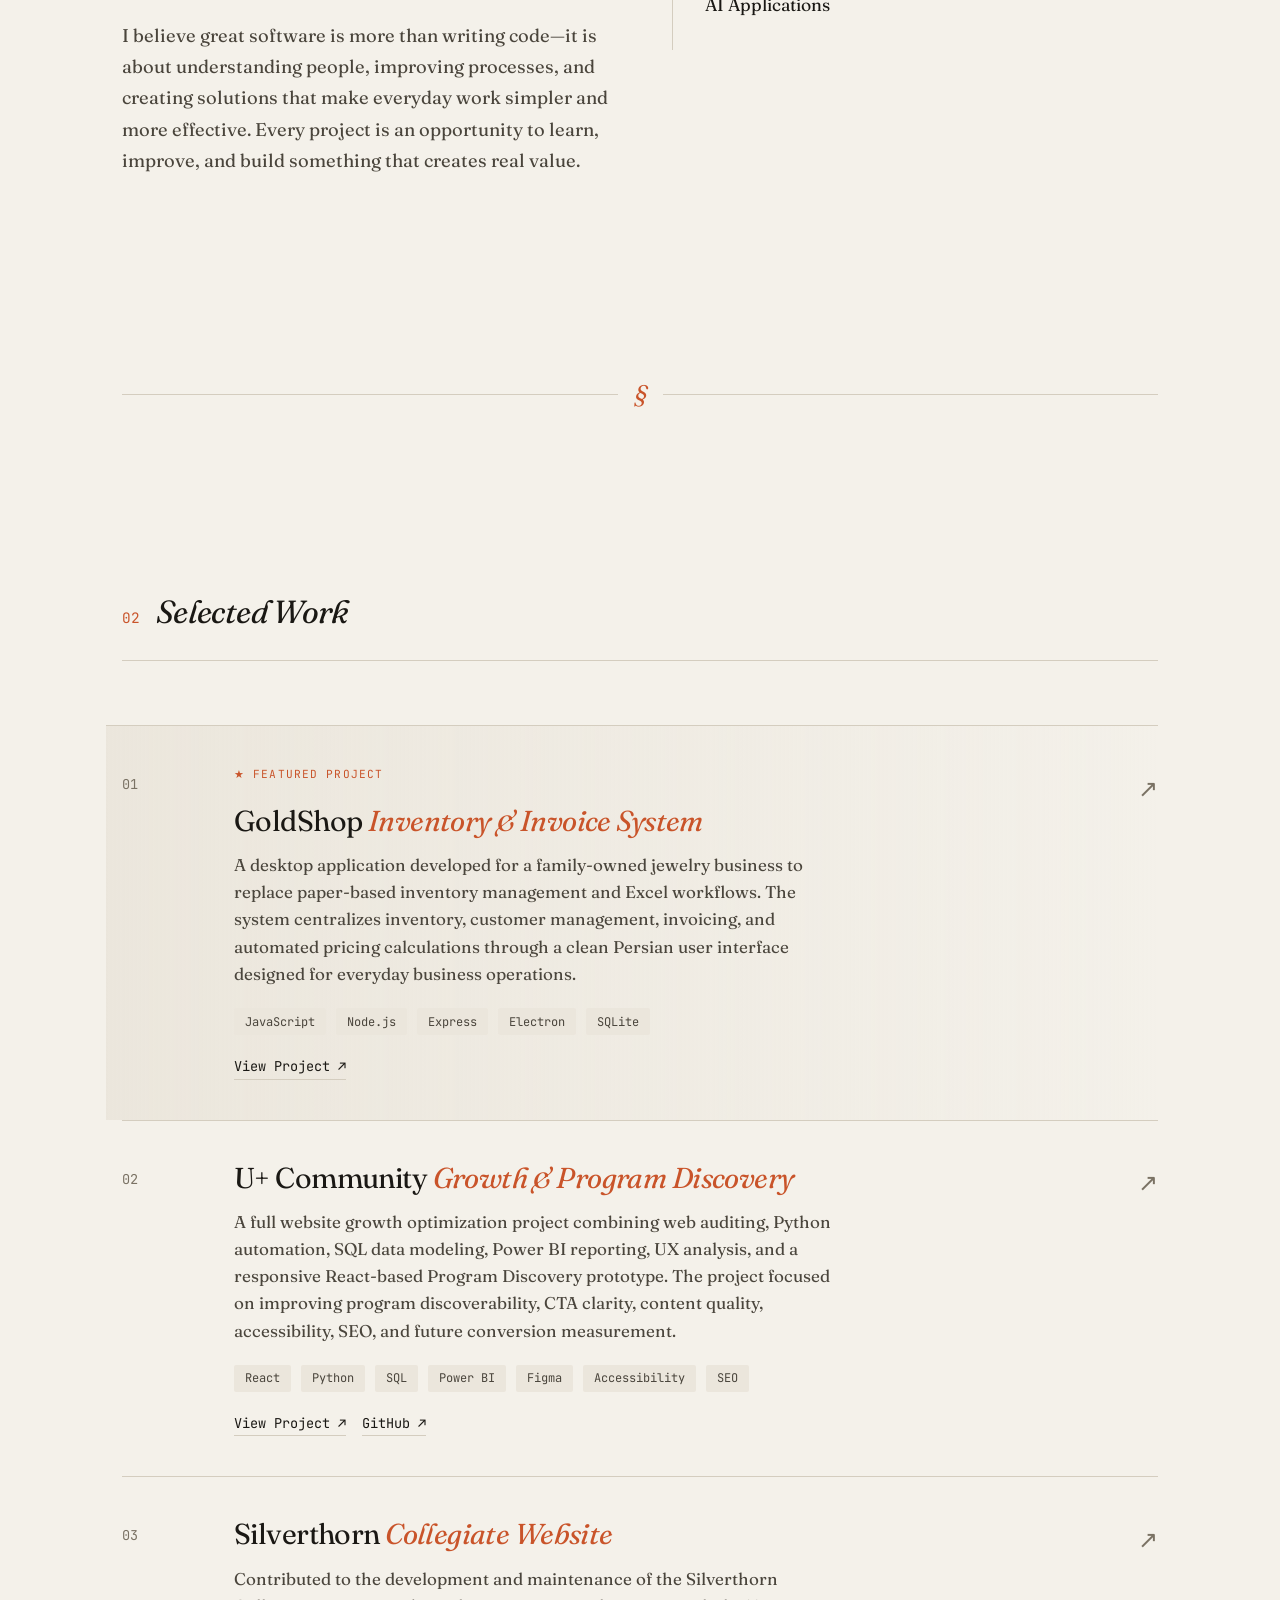
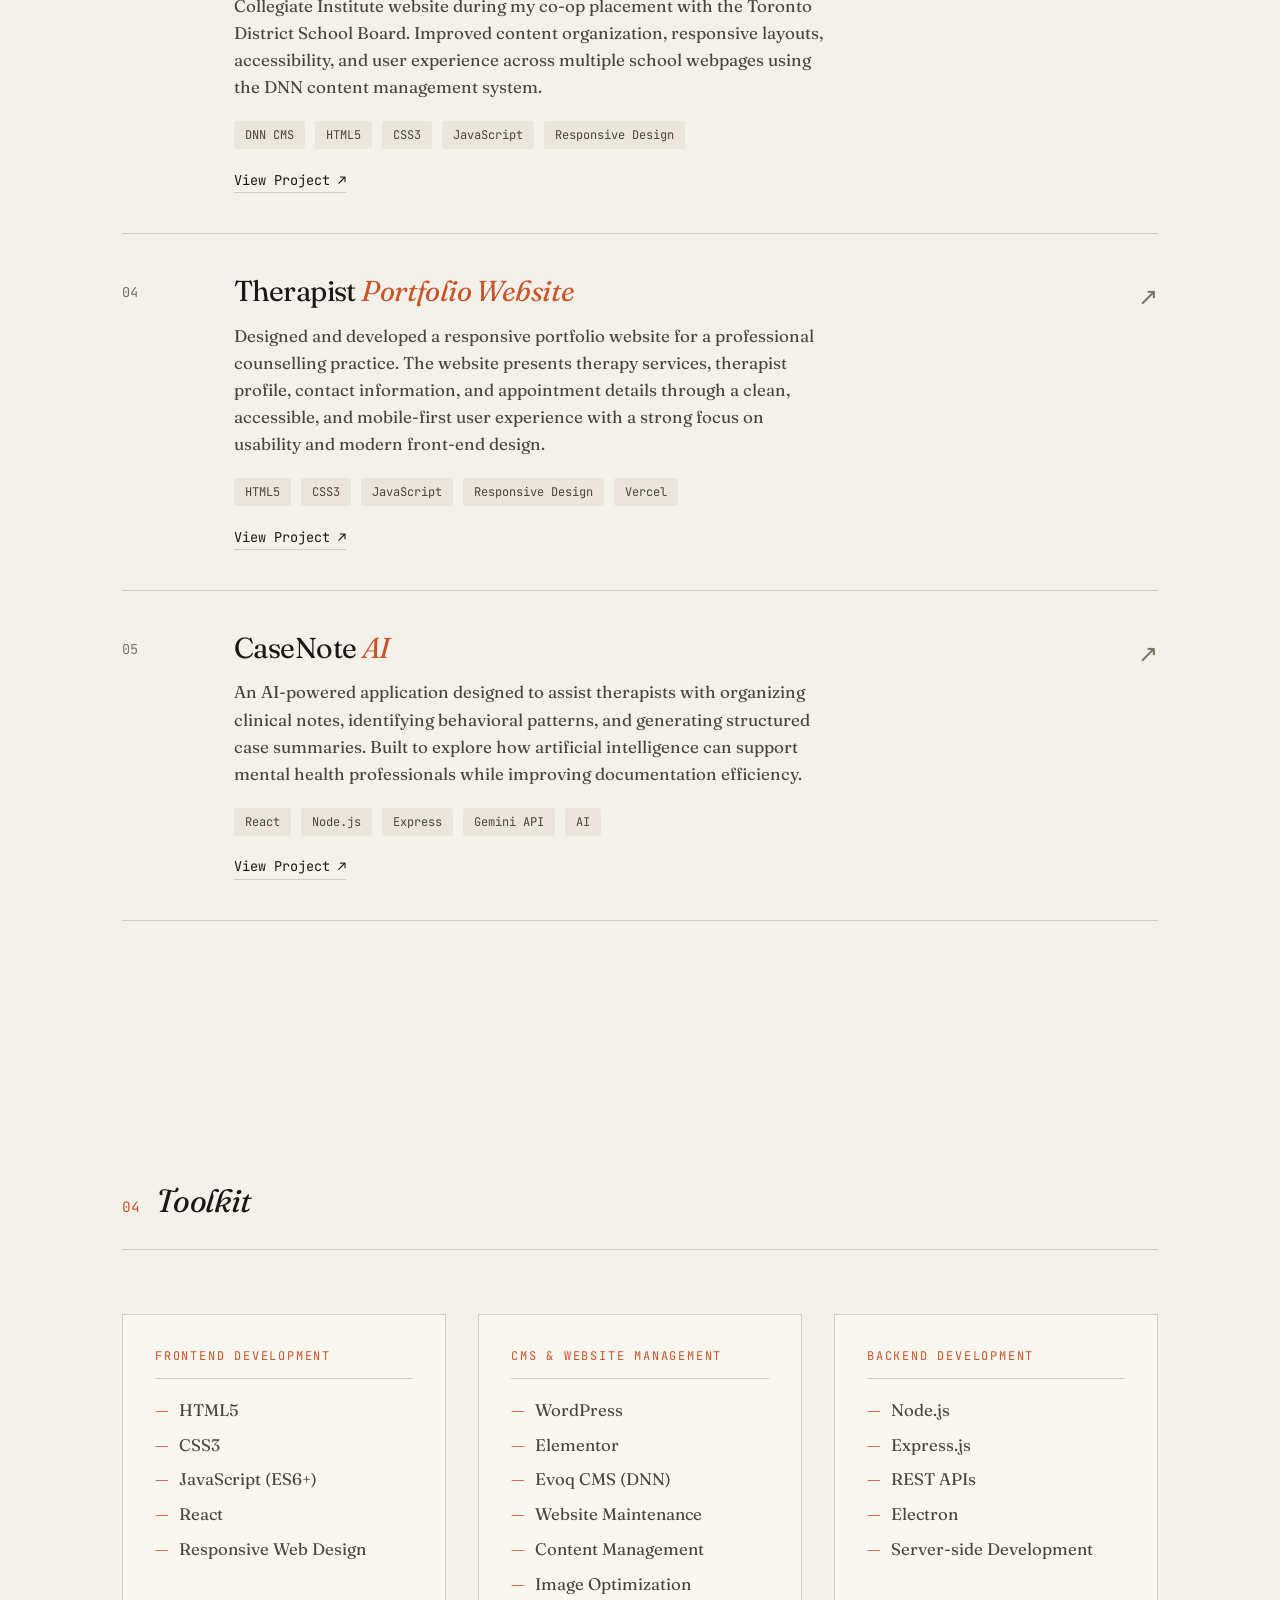
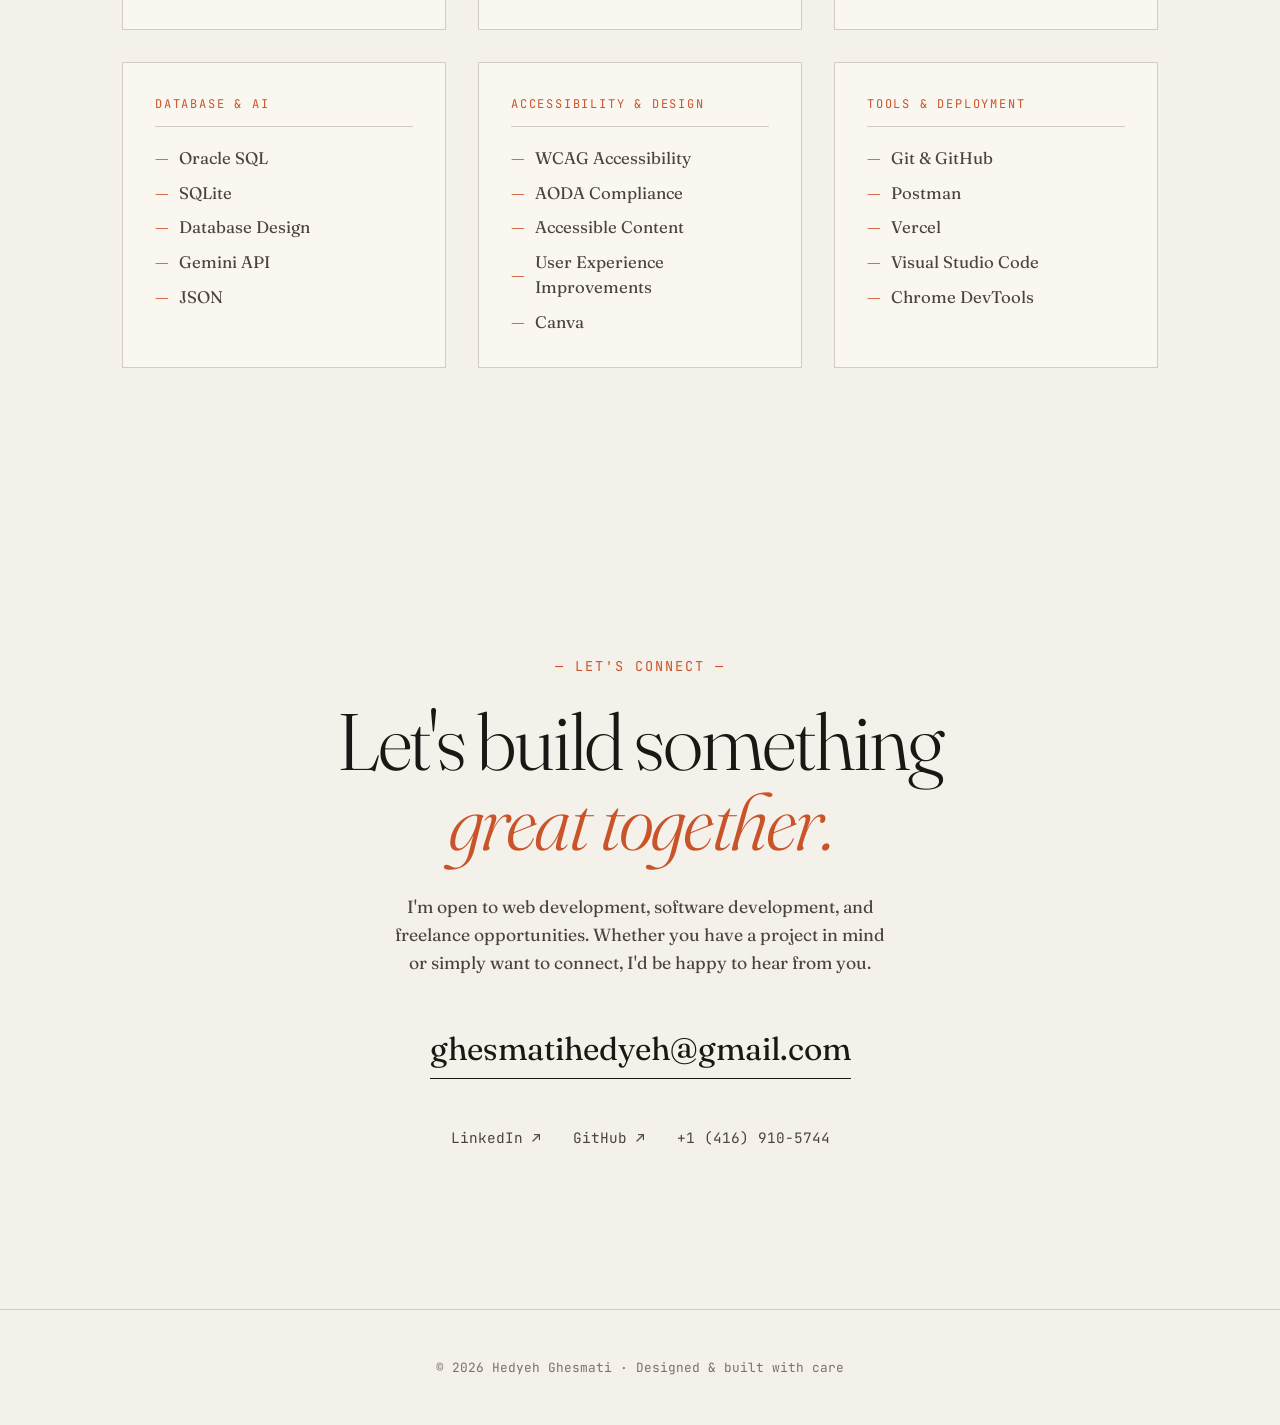
==== commit 33701013: "Add U+ Community project to portfolio" ====
--- a/index.html
+++ b/index.html
@@ -203,9 +203,57 @@
               <div class="project-arrow">↗</div>
             </article>
 
-            <!-- Project 02 -->
+             <!-- Project 02 -->
+            
+<article class="project reveal">
+  <div class="project-num">02</div>
+
+  <div class="project-content">
+    <h3 class="project-title">
+      U+ Community <em>Growth & Program Discovery</em>
+    </h3>
+
+    <p class="project-description">
+      A full website growth optimization project combining web auditing,
+      Python automation, SQL data modeling, Power BI reporting, UX analysis,
+      and a responsive React-based Program Discovery prototype. The project
+      focused on improving program discoverability, CTA clarity, content
+      quality, accessibility, SEO, and future conversion measurement.
+    </p>
+
+    <div class="project-tags">
+      <span class="tag">React</span>
+      <span class="tag">Python</span>
+      <span class="tag">SQL</span>
+      <span class="tag">Power BI</span>
+      <span class="tag">Figma</span>
+      <span class="tag">Accessibility</span>
+      <span class="tag">SEO</span>
+    </div>
+
+    <div class="project-links">
+      <a href="projects/uplus.html" class="project-link">
+        View Project ↗
+      </a>
+
+      <a
+        href="https://github.com/HedyehGHK/WEB-03-UPlus-Program-Discovery"
+        class="project-link"
+        target="_blank"
+      >
+        GitHub ↗
+      </a>
+    </div>
+  </div>
+
+  <div class="project-arrow">↗</div>
+</article>  
+
+
+
+            <!-- Project 03 -->
             <article class="project reveal">
-              <div class="project-num">02</div>
+              <div class="project-num">03</div>
 
               <div class="project-content">
                 <h3 class="project-title">
@@ -239,9 +287,9 @@
               <div class="project-arrow">↗</div>
             </article>
 
-            <!-- Project 03 -->
+            <!-- Project 04 -->
             <article class="project reveal">
-              <div class="project-num">03</div>
+              <div class="project-num">04</div>
 
               <div class="project-content">
                 <h3 class="project-title">
@@ -275,9 +323,9 @@
               <div class="project-arrow">↗</div>
             </article>
 
-            <!-- Project 04 -->
+            <!-- Project 05 -->
             <article class="project reveal">
-              <div class="project-num">04</div>
+              <div class="project-num">05</div>
 
               <div class="project-content">
                 <h3 class="project-title">CaseNote <em>AI</em></h3>
@@ -310,6 +358,9 @@
           </div>
         </div>
       </section>
+
+
+
 
       <!-- EXPERIENCE -->
       <!-- 
